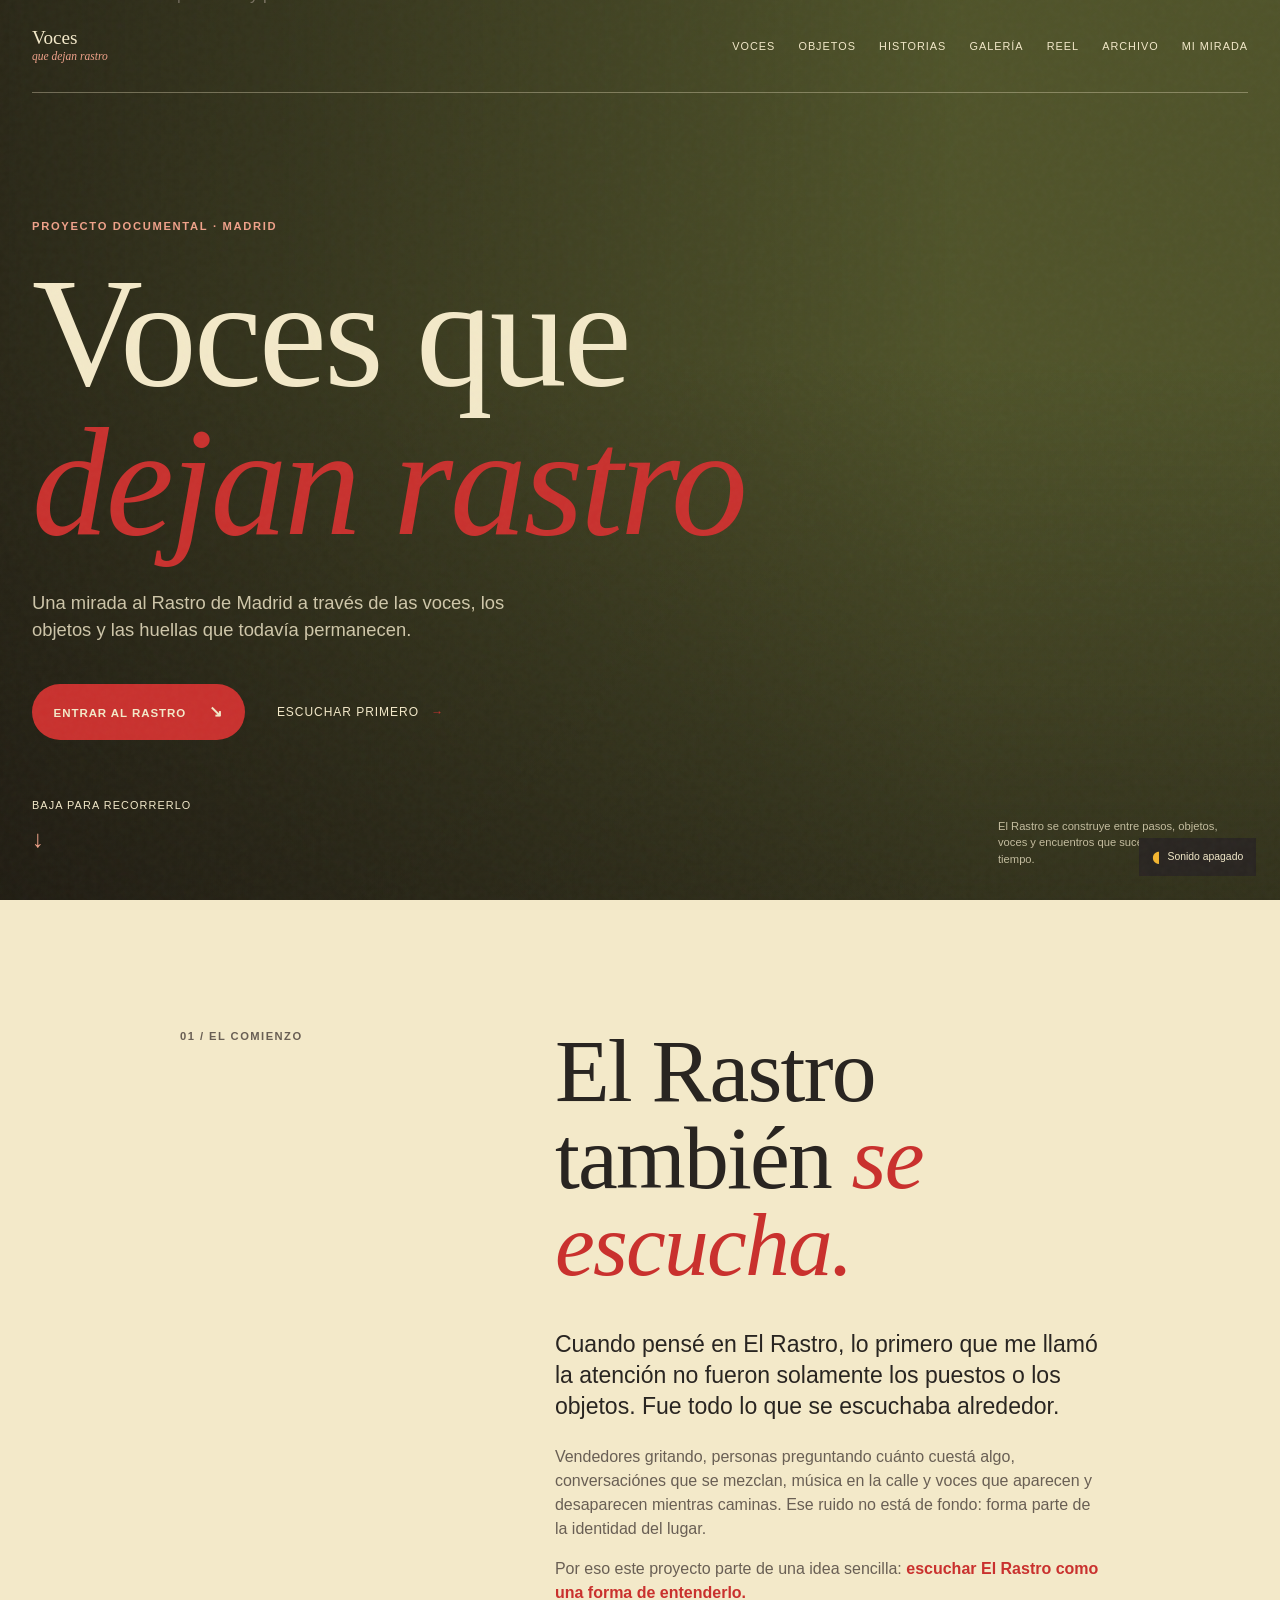
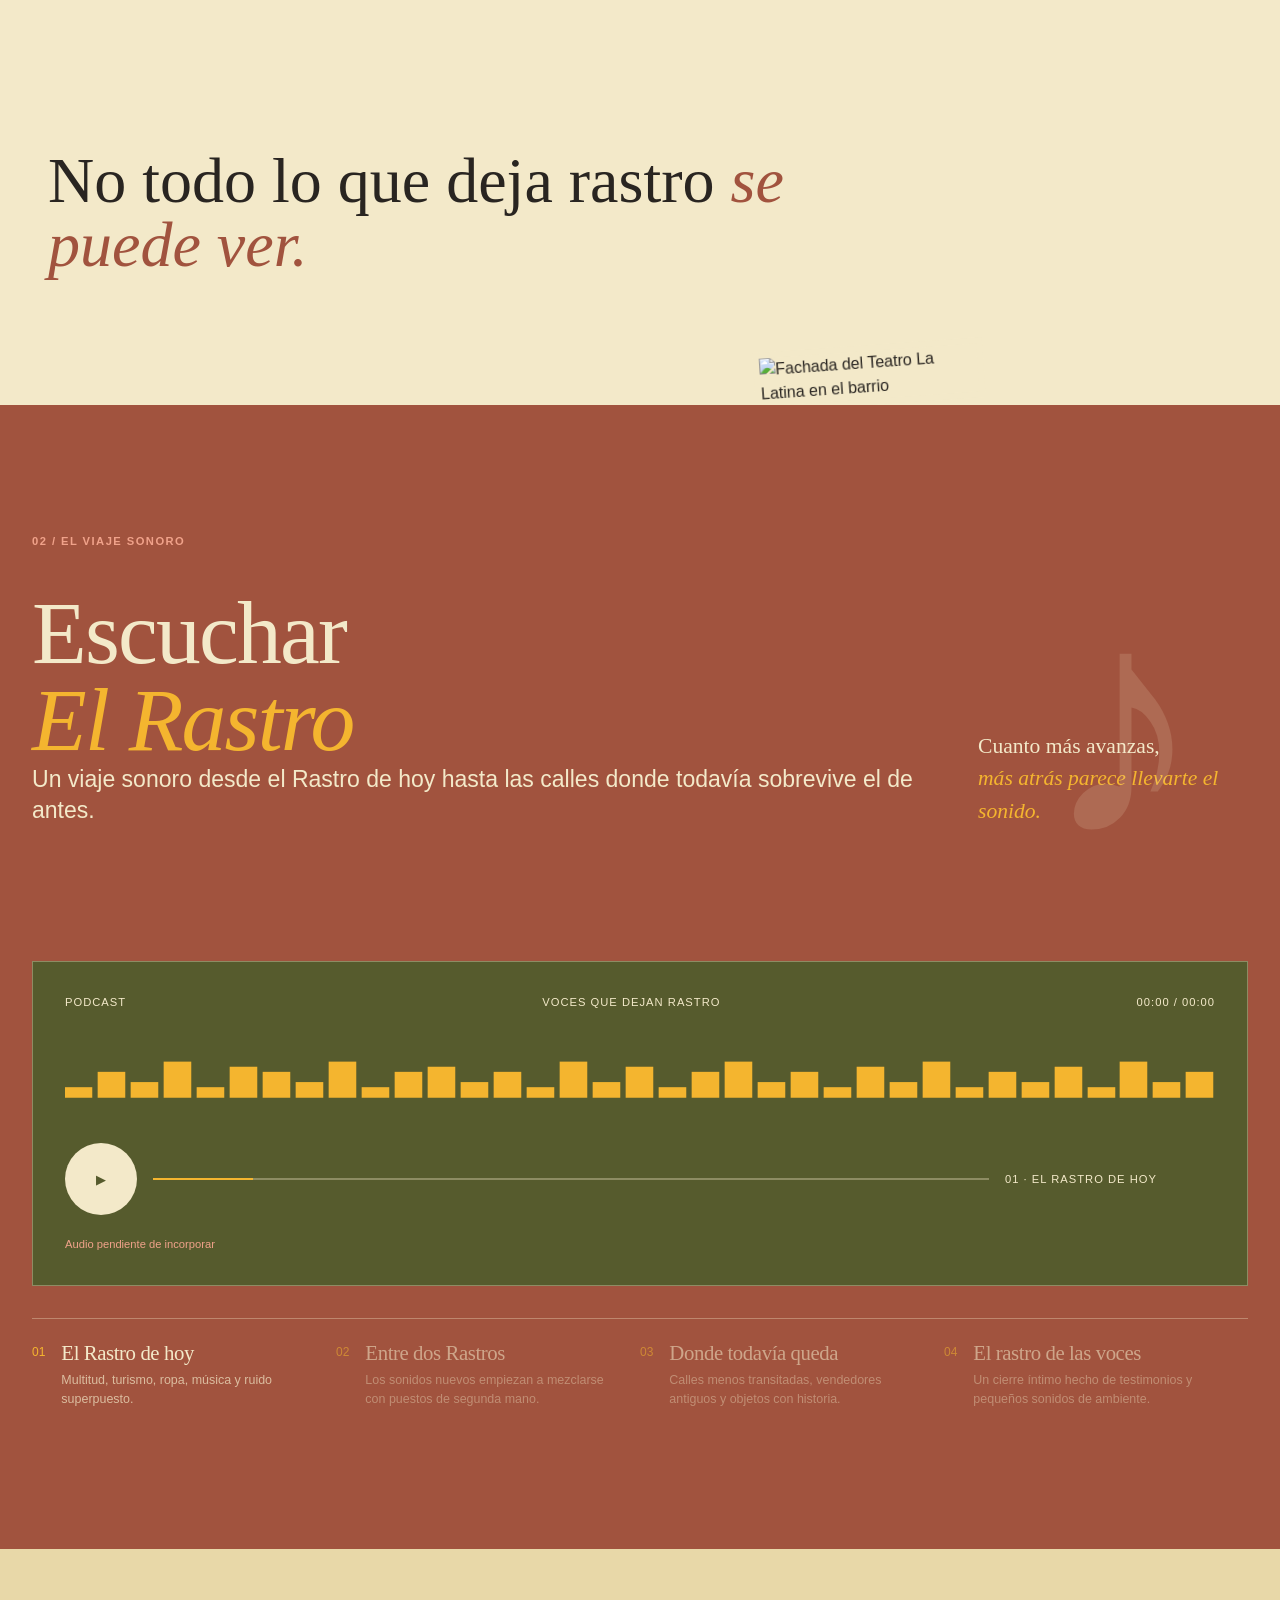
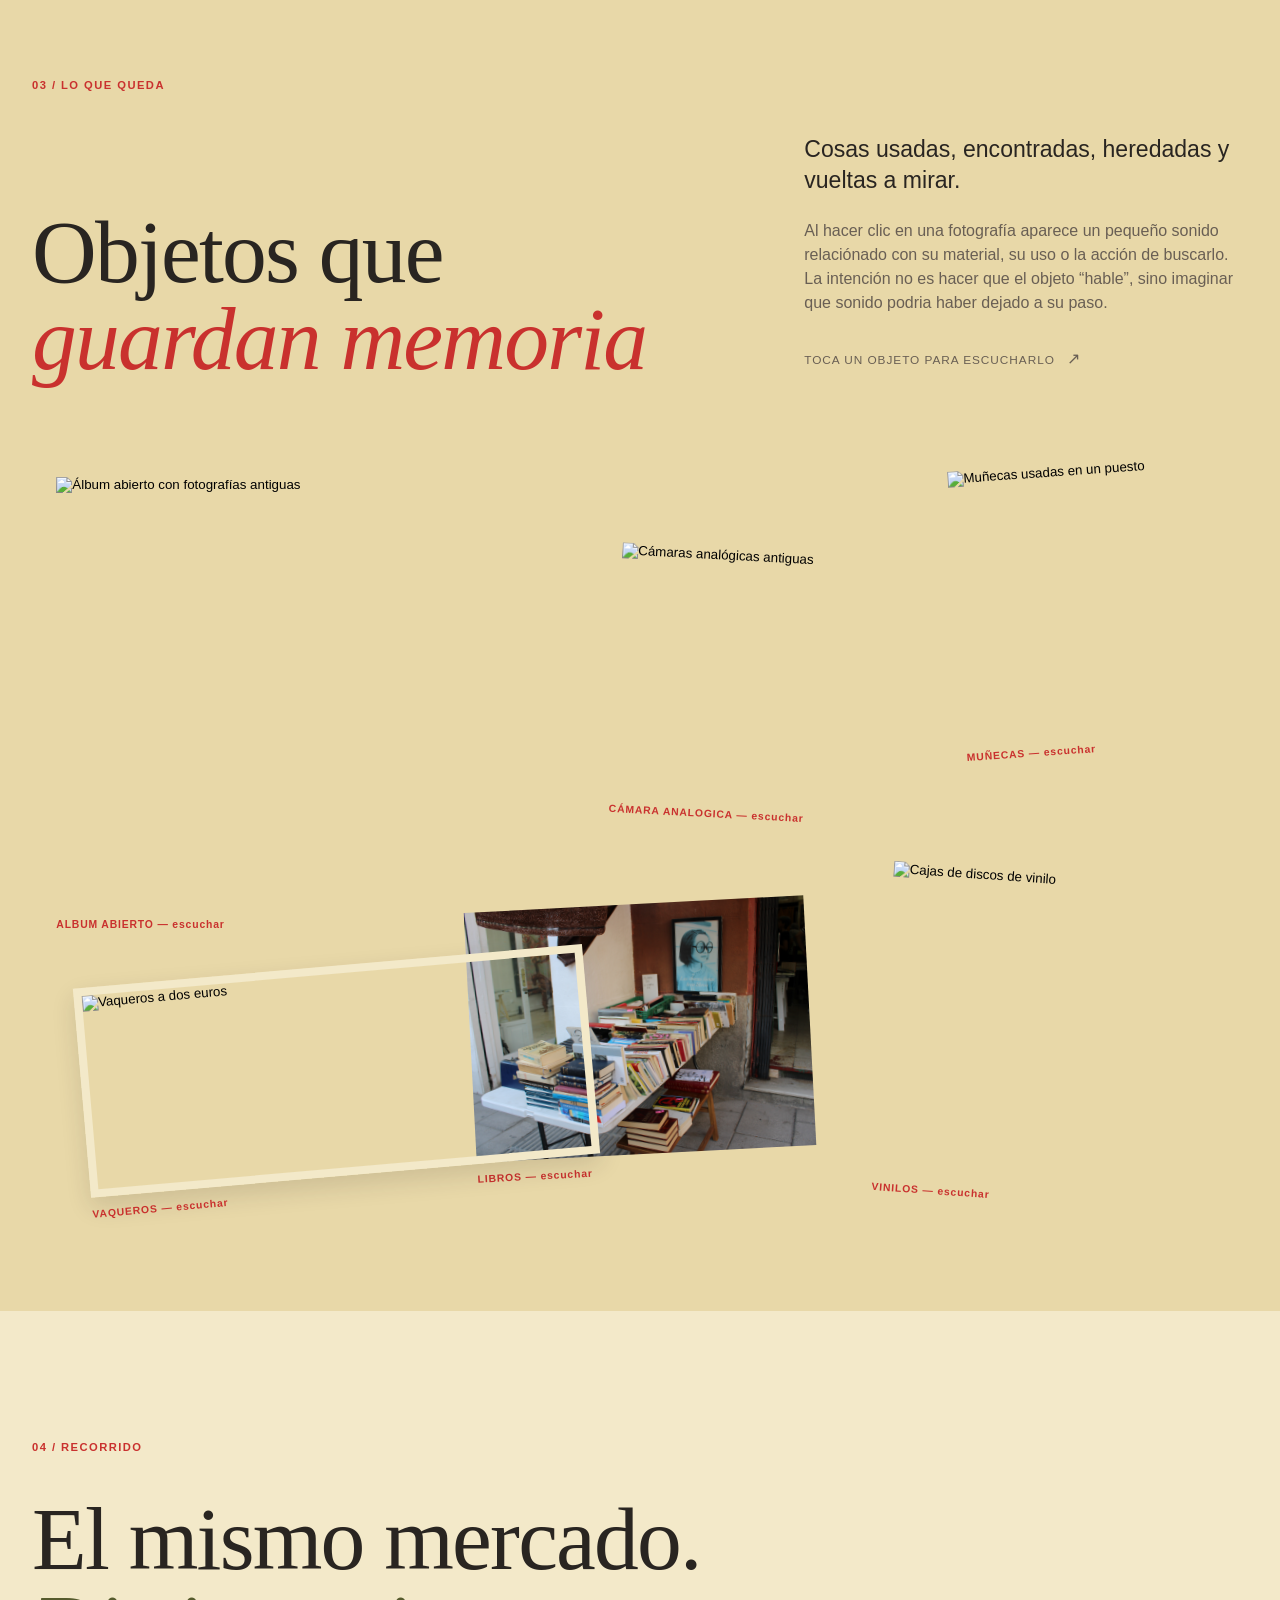
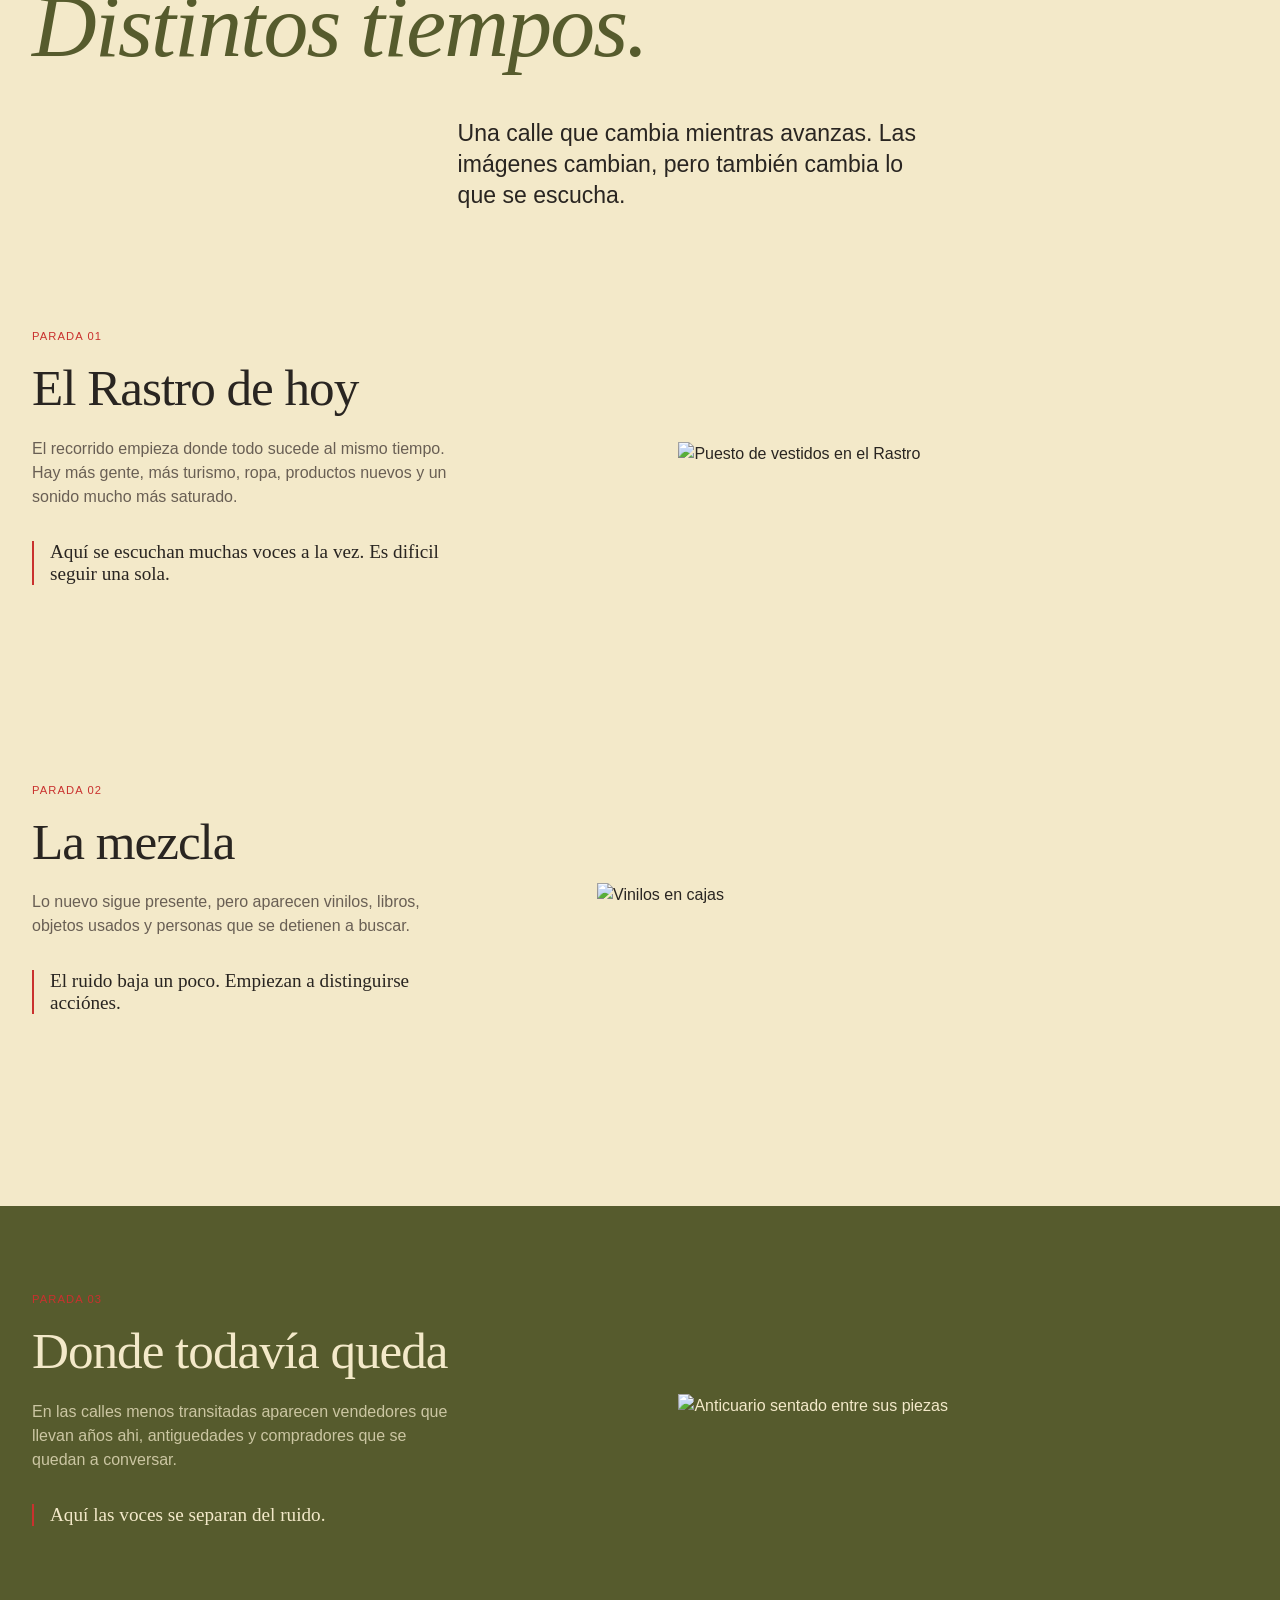
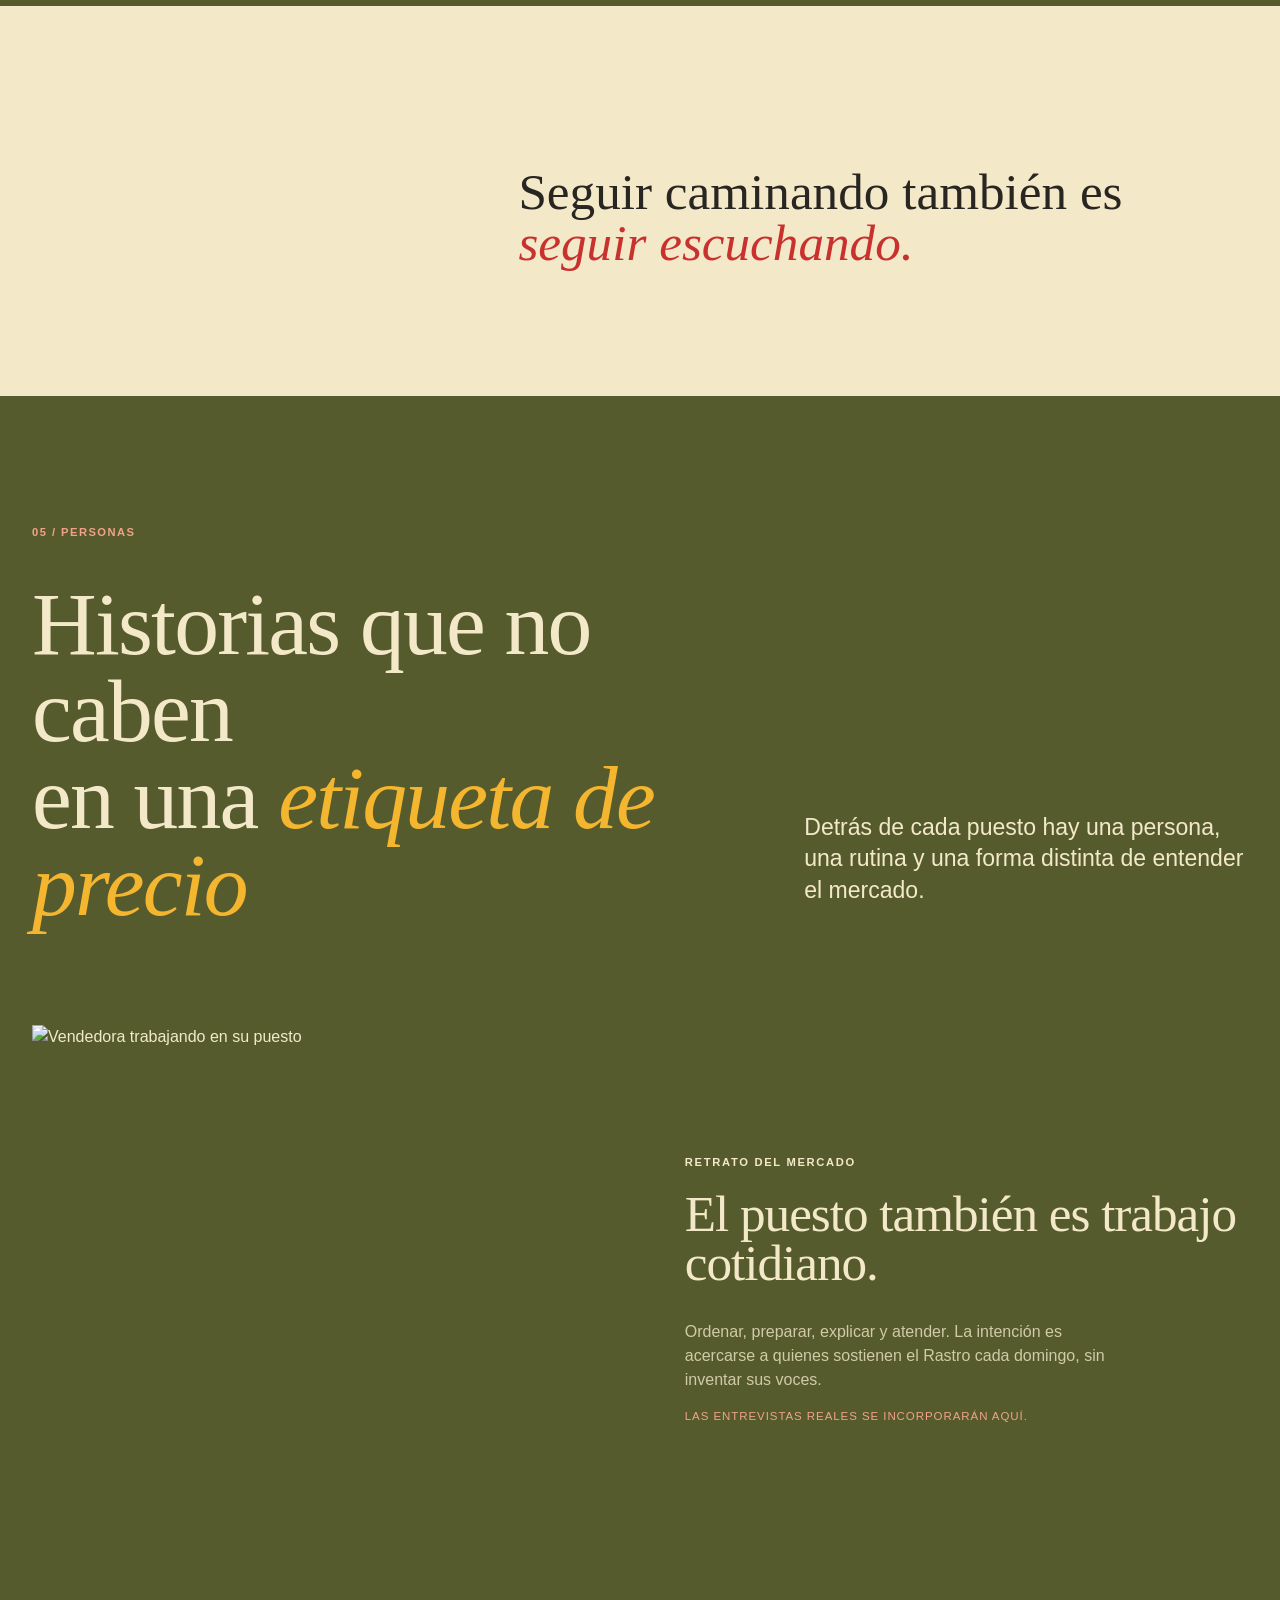
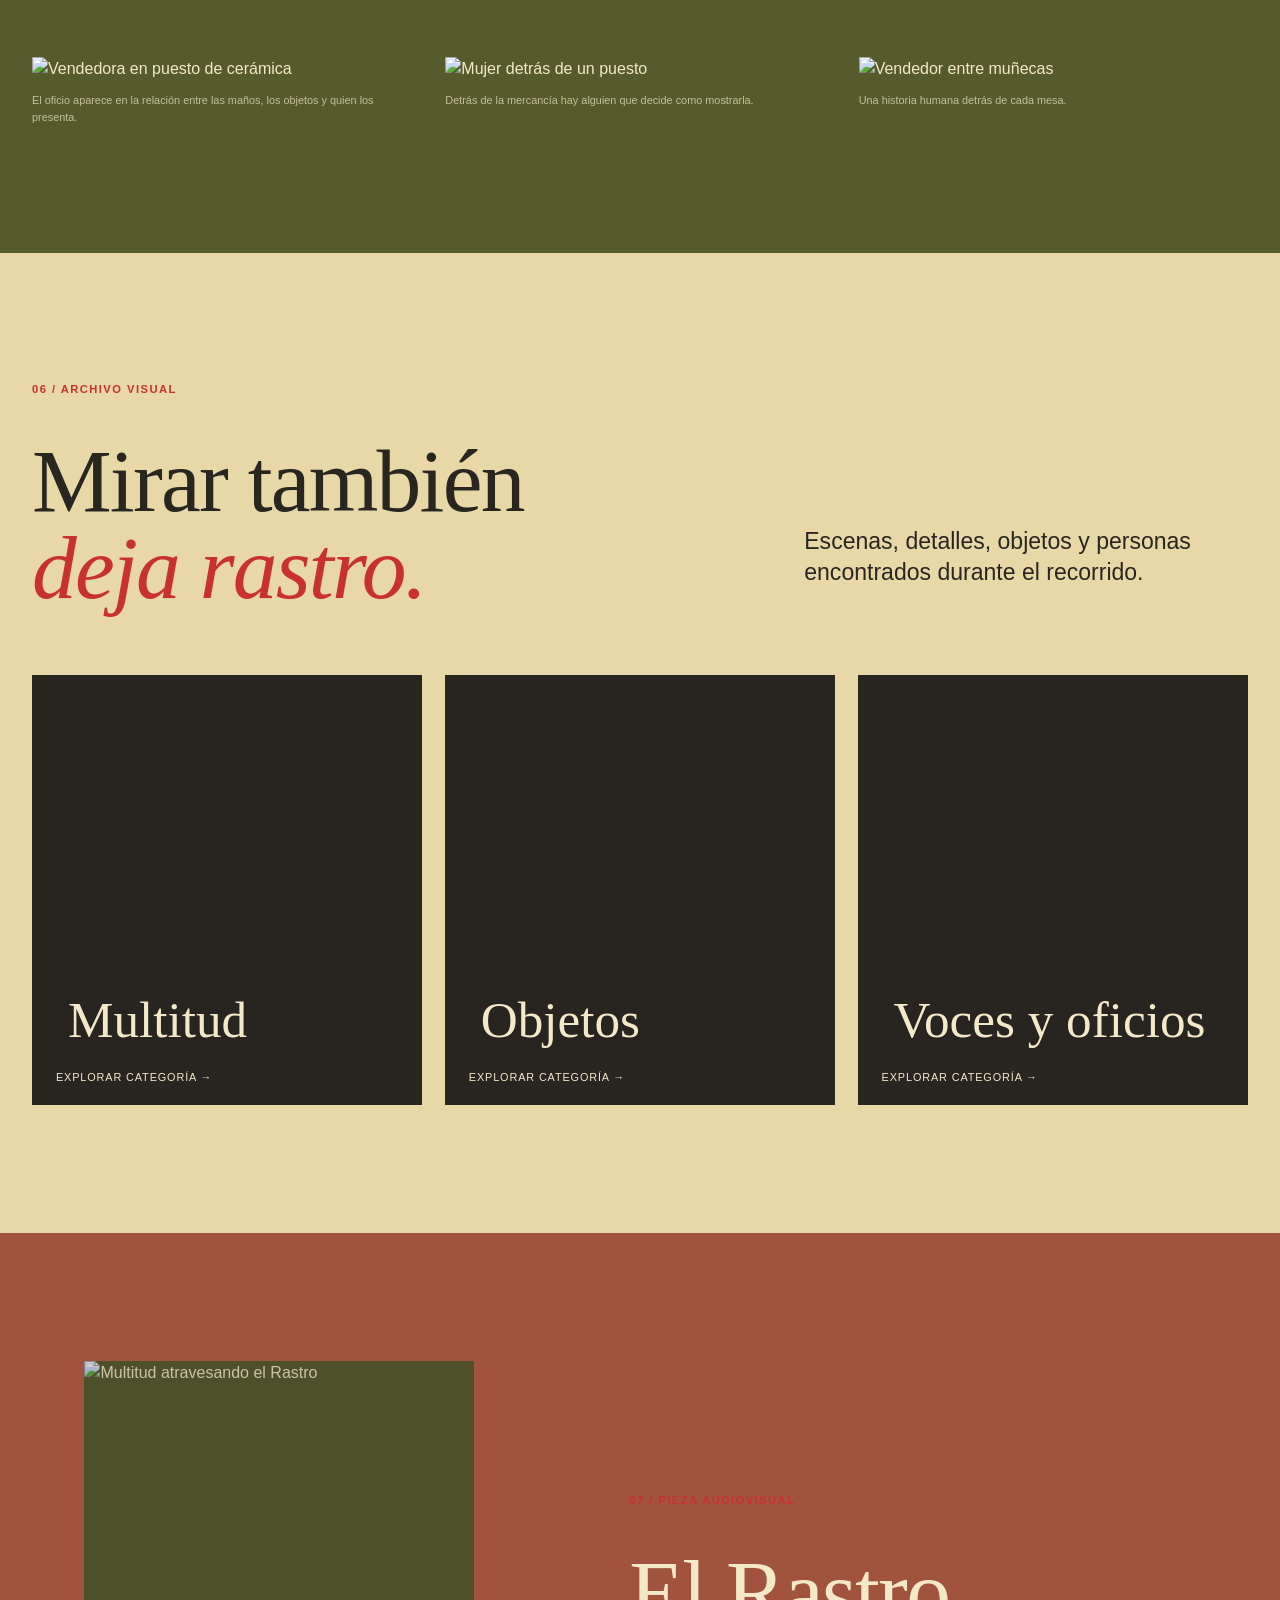
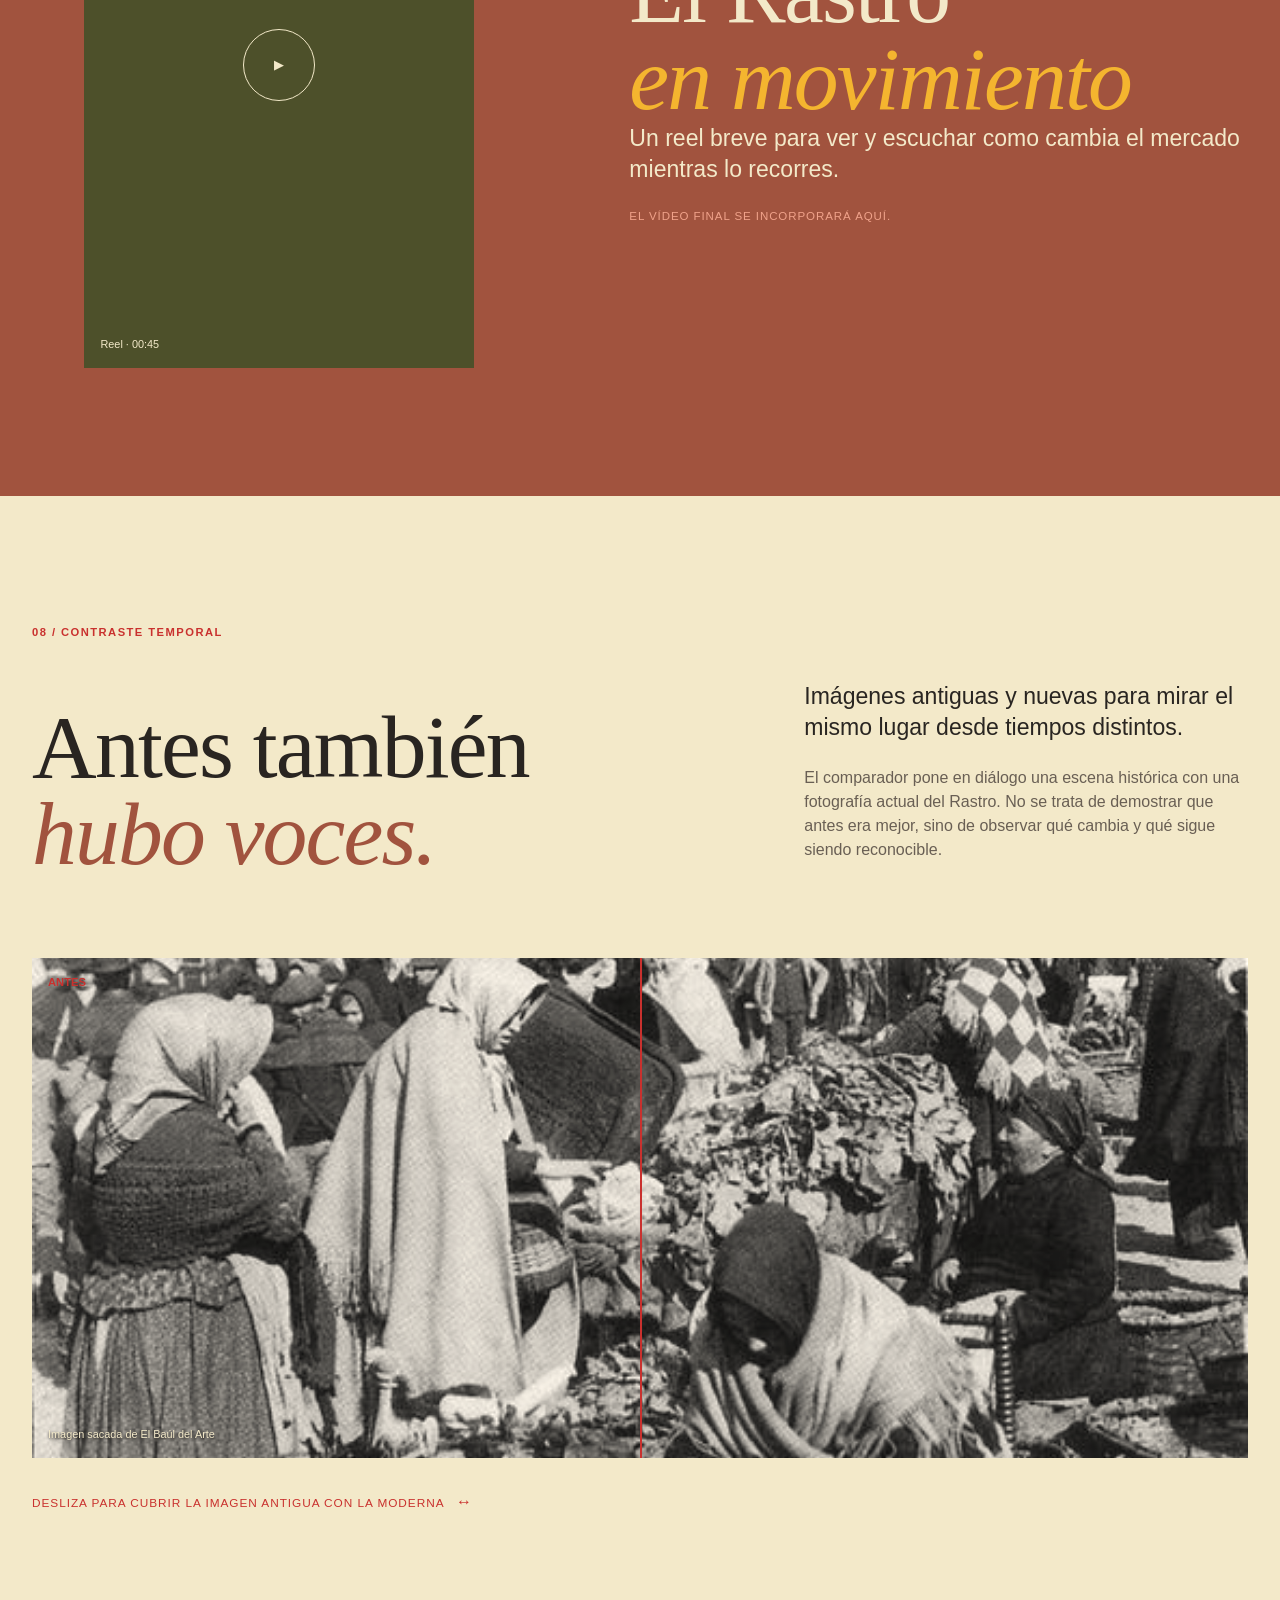
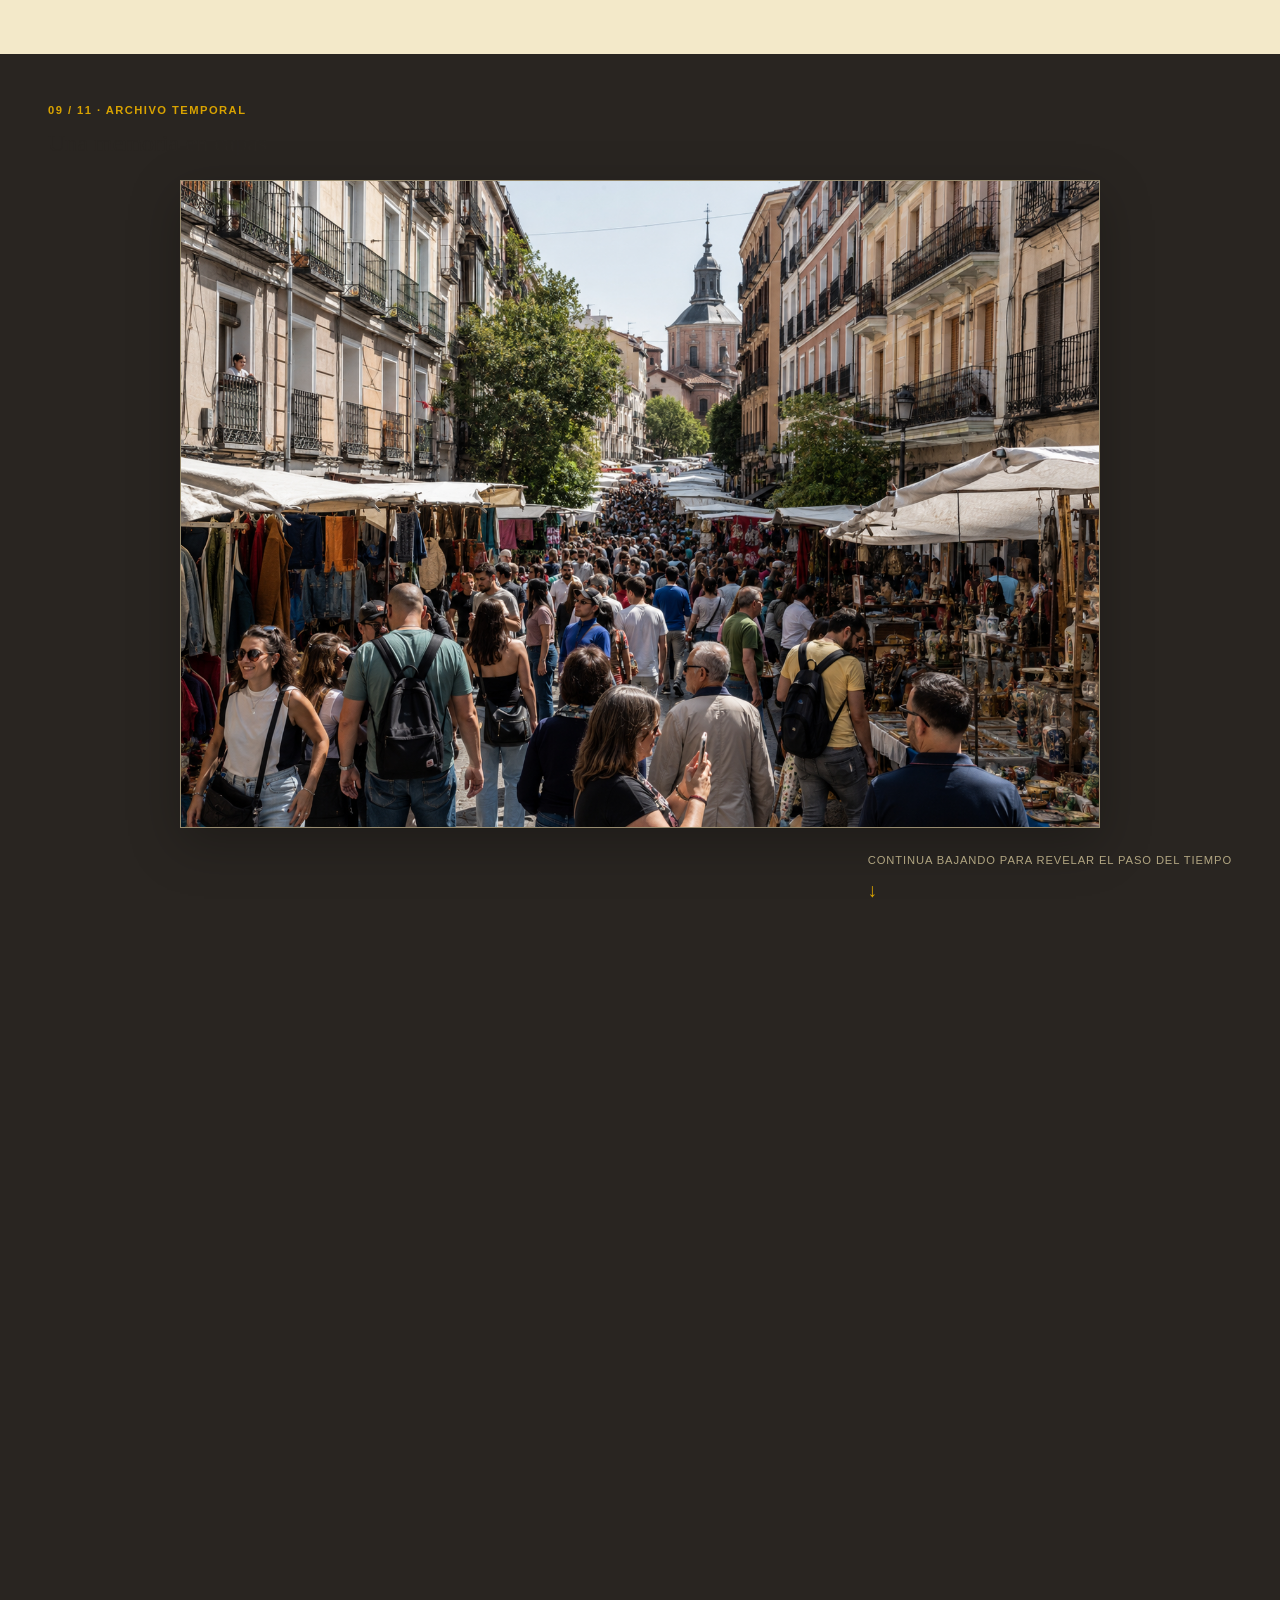
==== index.html @ 16157f44 "pagina web" ====
<!doctype html>
<html lang="es">
<head>
  <meta charset="UTF-8">
  <meta name="viewport" content="width=device-width, initial-scale=1.0">
  <meta name="description" content="Voces que dejan rastro: una mirada al Rastro de Madrid a traves de sus voces, objetos y huellas.">
  <title>Voces que dejan rastro</title>
  <link rel="stylesheet" href="css/styles.css">
  <script src="js/main.js" defer></script>
</head>
<body>
  <header class="site-header" data-header>
    <div class="container header-inner">
      <a class="brand" href="#inicio" aria-label="Voces que dejan rastro, inicio">Voces<br><i>que dejan rastro</i></a>
      <button class="menu-toggle" type="button" aria-expanded="false" aria-controls="site-navigation">Menú</button>
      <nav id="site-navigation" class="site-nav" aria-label="Navegacion principal">
        <a href="#voces">Voces</a><a href="#objetos">Objetos</a><a href="#historias">Historias</a><a href="#galeria">Galería</a><a href="#reel">Reel</a><a href="#archivo">Archivo</a><a href="#mirada">Mi mirada</a>
      </nav>
    </div>
  </header>

  <button class="sound-toggle" type="button" aria-pressed="false" title="Activar sonido"><span class="sound-icon">◖</span><span data-sound-label>Sonido apagado</span></button>

  <main>
    <section id="inicio" class="hero" data-reveal>
      <img class="hero-image" src="assets/fotos/foto_34.JPG" alt="Calle del Rastro llena de personas y puestos">
      <div class="hero-shade"></div>
      <div class="container hero-content">
        <p class="eyebrow">Proyecto documental · Madrid</p>
        <h1>Voces que<br><em>dejan rastro</em></h1>
        <p class="hero-text">Una mirada al Rastro de Madrid a través de las voces, los objetos y las huellas que todavía permanecen.</p>
        <div class="hero-actions"><a class="button" href="#voces">Entrar al Rastro <span>↘</span></a><a class="text-link" href="#voces">Escuchar primero <span>→</span></a></div>
      </div>
      <p class="scroll-note">Baja para recorrerlo <span>↓</span></p>
      <p class="hero-caption">El Rastro se construye entre pasos, objetos, voces y encuentros que suceden al mismo tiempo.</p>
    </section>

    <section class="intro section" data-reveal>
      <div class="container intro-grid"><p class="section-mark">01 / El comienzo</p><div><h2>El Rastro también <em>se escucha.</em></h2><p class="lead">Cuando pensé en El Rastro, lo primero que me llamó la atención no fueron solamente los puestos o los objetos. Fue todo lo que se escuchaba alrededor.</p><p>Vendedores gritando, personas preguntando cuánto cuesta algo, conversaciones que se mezclan, música en la calle y voces que aparecen y desaparecen mientras caminas. Ese ruido no está de fondo: forma parte de la identidad del lugar.</p><p>Por eso este proyecto parte de una idea sencilla: <strong>escuchar El Rastro como una forma de entenderlo.</strong></p></div></div>
      <div class="container quote">No todo lo que deja rastro <em>se puede ver.</em></div>
      <figure class="floating-photo photo-intro"><img src="assets/fotos/foto_35.JPG" alt="Personas avanzando entre puestos de ropa"><figcaption>La multitud convierte el mercado en un paisaje sonoro hecho de muchas voces a la vez.</figcaption></figure>
      <figure class="floating-photo photo-intro-secondary"><img src="assets/fotos/foto_28.JPG" alt="Fachada del Teatro La Latina en el barrio"></figure>
    </section>

    <section id="voces" class="sound-section section" data-reveal>
      <div class="container"><p class="section-mark light">02 / El viaje sonoro</p><div class="sound-heading"><div><h2>Escuchar<br><em>El Rastro</em></h2><p class="lead">Un viaje sonoro desde el Rastro de hoy hasta las calles donde todavía sobrevive el de antes.</p></div><p class="sound-aside">Cuanto más avanzas,<br><em>más atrás parece llevarte el sonido.</em></p></div>
        <div class="podcast-player" data-player><div class="player-top"><span>Podcast</span><span>Voces que dejan rastro</span><span data-time>00:00 / 00:00</span></div><div class="waveform" aria-hidden="true">▂▅▃▇▂▆▅▃▇▂▅▆▃▅▂▇▃▆▂▅▇▃▅▂▆▃▇▂▅▃▆▂▇▃▅▂</div><div class="player-controls"><button class="play-button" type="button" data-play aria-label="Reproducir podcast">▶</button><div class="progress-line"><span></span></div><span class="chapter-label" data-chapter>01 · El Rastro de hoy</span></div><p class="player-note" data-player-note>Audio pendiente de incorporar</p></div>
        <div class="chapters"><article class="chapter active"><span>01</span><div><h3>El Rastro de hoy</h3><p>Multitud, turismo, ropa, música y ruido superpuesto.</p></div></article><article class="chapter"><span>02</span><div><h3>Entre dos Rastros</h3><p>Los sonidos nuevos empiezan a mezclarse con puestos de segunda mano.</p></div></article><article class="chapter"><span>03</span><div><h3>Donde todavía queda</h3><p>Calles menos transitadas, vendedores antiguos y objetos con historia.</p></div></article><article class="chapter"><span>04</span><div><h3>El rastro de las voces</h3><p>Un cierre íntimo hecho de testimonios y pequeños sonidos de ambiente.</p></div></article></div>
      </div>
    </section>

    <section id="objetos" class="objects section" data-reveal><div class="container"><p class="section-mark">03 / Lo que queda</p><div class="section-intro"><h2>Objetos que<br><em>guardan memoria</em></h2><div><p class="lead">Cosas usadas, encontradas, heredadas y vueltas a mirar.</p><p>Al hacer clic en una fotografia aparece un pequeno sonido relacionado con su material, su uso o la accion de buscarlo. La intencion no es hacer que el objeto “hable”, sino imaginar que sonido podria haber dejado a su paso.</p><p class="interaction-note">Toca un objeto para escucharlo <span>↗</span></p></div></div><div class="object-collage"><button class="object-card object-large" data-object="Album abierto" data-caption="Un album abierto convierte el mercado en un encuentro accidental con recuerdos ajenos."><img src="assets/fotos/foto_12.JPG" alt="Album abierto con fotografias antiguas"><span>ALBUM ABIERTO — escuchar</span></button><button class="object-card object-camera" data-object="Camaras analogicas" data-caption="Camaras de otras decadas: objetos que tambien guardan formas antiguas de mirar."><img src="assets/fotos/foto_80.JPG" alt="Camaras analogicas antiguas"><span>CAMARA ANALOGICA — escuchar</span></button><button class="object-card object-dolls" data-object="Munecas en la calle" data-caption="Munecas usadas que sobreviven a su primera historia y entran en otra."><img src="assets/fotos/foto_108.JPG" alt="Munecas usadas en un puesto"><span>MUNECAS — escuchar</span></button><button class="object-card object-books" data-object="Libros usados" data-caption="Libros que salen a la acera y vuelven a circular entre nuevas manos."><img src="assets/fotos/foto_121.JPG" alt="Libros usados en la acera"><span>LIBROS — escuchar</span></button><button class="object-card object-vinyl" data-object="Vinilos" data-caption="Buscar disco por disco es tambien una forma de escuchar el pasado."><img src="assets/fotos/foto_16.JPG" alt="Cajas de discos de vinilo"><span>VINILOS — escuchar</span></button></div></div></section>

    <section class="journey section" data-reveal><div class="container"><p class="section-mark">04 / Recorrido</p><h2>El mismo mercado.<br><em>Distintos tiempos.</em></h2><p class="lead journey-lead">Una calle que cambia mientras avanzas. Las imagenes cambian, pero tambien cambia lo que se escucha.</p><div class="stops"><article class="stop stop-now"><div class="stop-copy"><span>Parada 01</span><h3>El Rastro de hoy</h3><p>El recorrido empieza donde todo sucede al mismo tiempo. Hay mas gente, mas turismo, ropa, productos nuevos y un sonido mucho mas saturado.</p><i>Aqui se escuchan muchas voces a la vez. Es dificil seguir una sola.</i></div><img src="assets/fotos/foto_57.JPG" alt="Puesto de vestidos en el Rastro"></article><article class="stop stop-mix"><img src="assets/fotos/foto_16.JPG" alt="Vinilos en cajas"><div class="stop-copy"><span>Parada 02</span><h3>La mezcla</h3><p>Lo nuevo sigue presente, pero aparecen vinilos, libros, objetos usados y personas que se detienen a buscar.</p><i>El ruido baja un poco. Empiezan a distinguirse acciones.</i></div></article><article class="stop stop-old"><div class="stop-copy"><span>Parada 03</span><h3>Donde todavia queda</h3><p>En las calles menos transitadas aparecen vendedores que llevan anos ahi, antiguedades y compradores que se quedan a conversar.</p><i>Aqui las voces se separan del ruido.</i></div><img src="assets/fotos/foto_72.JPG" alt="Anticuario sentado entre sus piezas"></article></div><p class="journey-close">Seguir caminando tambien es <em>seguir escuchando.</em></p></div></section>

    <section id="historias" class="stories section" data-reveal><div class="container"><p class="section-mark light">05 / Personas</p><div class="section-intro"><h2>Historias que no caben<br>en una <em>etiqueta de precio</em></h2><p class="lead">Detras de cada puesto hay una persona, una rutina y una forma distinta de entender el mercado.</p></div><div class="story-feature"><img src="assets/fotos/foto_44.JPG" alt="Vendedora trabajando en su puesto"><div><span class="story-label">Retrato del mercado</span><h3>El puesto tambien es trabajo cotidiano.</h3><p>Ordenar, preparar, explicar y atender. La intencion es acercarse a quienes sostienen el Rastro cada domingo, sin inventar sus voces.</p><p class="pending">Las entrevistas reales se incorporaran aqui.</p></div></div><div class="story-strip"><figure><img src="assets/fotos/foto_50.JPG" alt="Vendedora en puesto de ceramica"><figcaption>El oficio aparece en la relacion entre las manos, los objetos y quien los presenta.</figcaption></figure><figure><img src="assets/fotos/foto_78.JPG" alt="Mujer detras de un puesto"><figcaption>Detras de la mercancia hay alguien que decide como mostrarla.</figcaption></figure><figure><img src="assets/fotos/foto_110.JPG" alt="Vendedor entre munecas"><figcaption>Una historia humana detras de cada mesa.</figcaption></figure></div></div></section>

    <section id="galeria" class="gallery section" data-reveal><div class="container"><p class="section-mark">06 / Archivo visual</p><div class="section-intro"><h2>Mirar tambien<br><em>deja rastro.</em></h2><p class="lead">Escenas, detalles, objetos y personas encontrados durante el recorrido.</p></div><div class="filter-list" role="group" aria-label="Filtrar galeria"><button class="filter active" data-filter="all">Todo</button><button class="filter" data-filter="multitud">Multitud</button><button class="filter" data-filter="objetos">Objetos</button><button class="filter" data-filter="voces">Voces</button><button class="filter" data-filter="antiguedades">Antiguedades</button><button class="filter" data-filter="oficios">Oficios</button><button class="filter" data-filter="ropa">Ropa</button><button class="filter" data-filter="barrio">Barrio</button></div><div class="gallery-grid"><button class="gallery-item gallery-wide" data-category="multitud" data-title="Una plaza convertida en mercado" data-caption="El mercado transforma temporalmente calles y plazas enteras."><img src="assets/fotos/foto_36.JPG" alt="Plaza llena de puestos y personas"></button><button class="gallery-item gallery-tall" data-category="ropa" data-title="Una pared de vestidos" data-caption="Las prendas forman paredes temporales dentro de la calle."><img src="assets/fotos/foto_57.JPG" alt="Puesto lleno de vestidos"></button><button class="gallery-item" data-category="objetos antiguedades" data-title="Mesa de hallazgos pequenos" data-caption="Cada objeto conserva una presencia propia."><img src="assets/fotos/foto_24.JPG" alt="Mesa repleta de objetos antiguos"></button><button class="gallery-item" data-category="barrio" data-title="Teatro La Latina como marco urbano" data-caption="El mercado pertenece a calles concretas y a un tejido urbano con memoria."><img src="assets/fotos/foto_28.JPG" alt="Fachada del Teatro La Latina"></button><button class="gallery-item gallery-wide" data-category="voces multitud" data-title="El flujo del Rastro" data-caption="Muchas voces coexistiendo al mismo tiempo hasta convertirse en una identidad compartida."><img src="assets/fotos/foto_22.JPG" alt="Multitud bajo sombrillas"></button><button class="gallery-item" data-category="oficios voces" data-title="La vendedora trabajando" data-caption="Cada puesto tiene una manera propia de mostrar y dar valor."><img src="assets/fotos/foto_44.JPG" alt="Vendedora trabajando"></button><button class="gallery-item" data-category="antiguedades" data-title="Antiguedades a ras de calle" data-caption="Objetos viejos y colecciones sostienen una memoria fisica del mercado."><img src="assets/fotos/foto_20.JPG" alt="Puesto de antiguedades"></button><button class="gallery-item gallery-tall" data-category="objetos" data-title="Libros usados" data-caption="Libros que vuelven a circular entre nuevas manos."><img src="assets/fotos/foto_121.JPG" alt="Libros usados en la acera"></button></div></div></section>

    <section id="reel" class="reel section" data-reveal><div class="container reel-inner"><div class="reel-frame"><img src="assets/fotos/foto_125.JPG" alt="Multitud atravesando el Rastro"><button type="button" class="reel-play" aria-label="Reproducir reel">▶</button><span>Reel · 00:45</span></div><div class="reel-copy"><p class="section-mark">07 / Pieza audiovisual</p><h2>El Rastro<br><em>en movimiento</em></h2><p class="lead">Un reel breve para ver y escuchar como cambia el mercado mientras lo recorres.</p><p class="pending">El video final se incorporara aqui.</p></div></div></section>

    <section id="archivo" class="archive section" data-reveal><div class="container"><p class="section-mark">08 / Contraste temporal</p><div class="section-intro"><h2>Antes también<br><em>hubo voces.</em></h2><div><p class="lead">Imágenes antiguas y nuevas para mirar el mismo lugar desde tiempos distintos.</p><p>El comparador pone en diálogo una escena histórica con una fotografía actual del Rastro. No se trata de demostrar que antes era mejor, sino de observar qué cambia y qué sigue siendo reconocible.</p></div></div><div class="archive-placeholder"><div class="archive-before"><span>Antes</span><img src="assets/fotos/fotoantigua1.jpg" alt="Mercado antiguo con varios puestos y personas comprando"><small>Imagen sacada de El Baúl del Arte</small></div><div class="archive-after"><span>Ahora</span><img src="assets/fotos/foto_127.JPG" alt="Puestos del Rastro y personas recorriendo el mercado"></div><input type="range" min="0" max="100" value="50" aria-label="Desliza para cubrir la foto antigua con la foto moderna"></div><p class="interaction-note">Desliza para cubrir la imagen antigua con la moderna <span>↔</span></p></div></section>

    <section id="mirada" class="look section" data-reveal><div class="container look-inner"><img src="assets/fotos/foto_80.JPG" alt="Camara analogica del recorrido"><div><p class="section-mark">09 / Mi mirada</p><h2>Por que decidi<br><em>escuchar El Rastro</em></h2><p class="lead">Llegue al Rastro pensando en un mercado y termine interesandome mas por todo lo que pasaba alrededor de los objetos.</p><p>Mientras caminaba, empece a fijarme en las voces: como se anuncia algo, como se pregunta un precio o como una conversacion puede hacer que te detengas aunque no estuvieras buscando nada.</p><p>Quise mirar menos al mercado como postal y mas como un lugar vivo.</p><p class="signature">Proyecto y recorrido visual por<br><strong>Mariana Balado Fernandez</strong></p></div></div></section>

    <section class="closing section" data-reveal><div class="container closing-inner"><p class="section-mark light">10 / Cierre</p><h2>Que queda<br>despues de pasar?</h2><p class="lead">El Rastro cambia cada domingo y, al mismo tiempo, nunca empieza de cero. Quedan objetos, historias, sonidos, costumbres y personas.</p><div class="closing-phrase">Las voces pasan.<br><em>El rastro queda.</em></div><div class="closing-actions"><a class="button" href="#inicio">Volver al inicio ↑</a><a class="text-link" href="#galeria">Ver galeria →</a></div></div></section>
  </main>

  <div class="modal" role="dialog" aria-modal="true" aria-label="Fotografia ampliada"><button class="modal-close" type="button" aria-label="Cerrar">×</button><img src="" alt=""><div class="modal-copy"><span data-modal-category></span><h2 data-modal-title></h2><p data-modal-caption></p></div></div>
  <footer class="site-footer"><div class="container"><span>Voces que dejan rastro</span><span>Madrid · 2026</span></div></footer>
</body>
</html>
---- css/styles.css ----
.time-section { position:relative; height:700vh; color:var(--cream); background:var(--ink); }.time-stage { position:sticky; top:0; display:flex; height:100vh; min-height:620px; align-items:center; justify-content:center; overflow:hidden; }.time-heading { position:absolute; z-index:3; top:3rem; left:3rem; display:flex; flex-direction:column; gap:.7rem; }.time-heading span { color:var(--yellow); font-size:.7rem; font-weight:700; letter-spacing:.13em; text-transform:uppercase; }.time-heading strong { font:1.5rem Fraunces,Georgia,serif; font-weight:400; }.time-frame { position:relative; width:min(72vw,920px); height:min(72vh,650px); overflow:hidden; border:1px solid rgba(232,216,168,.45); background:#514a3d; box-shadow:0 1rem 3rem rgba(0,0,0,.25); }.time-photo { position:absolute; inset:0; width:100%; height:100%; object-fit:cover; opacity:0; transition:opacity .08s linear; }.time-photo.is-visible { opacity:1; }.time-counter { position:absolute; z-index:4; right:1.2rem; bottom:1rem; padding:.35rem .55rem; color:var(--ink); background:var(--cream); font-size:.7rem; font-weight:700; letter-spacing:.08em; }.time-instruction { position:absolute; right:3rem; bottom:3rem; margin:0; color:rgba(232,216,168,.72); font-size:.7rem; letter-spacing:.08em; text-transform:uppercase; }.time-instruction span { display:block; margin-top:.5rem; color:var(--yellow); font-size:1.2rem; }
:root { --ink:#292521; --muted:#695f54; --paper:#e8d8a8; --paper-light:#f3e9c9; --red:#c9312e; --terracotta:#a1533e; --green:#565b2d; --yellow:#d9a300; --orange:#f05a24; --line:rgba(41,37,33,.2); --max-width:1240px; }

* {
  box-sizing: border-box;
}

html {
  scroll-behavior: smooth;
}

body { margin:0; color:var(--ink); background:var(--paper); font-family:'DM Sans',Arial,sans-serif; line-height:1.5; overflow-x:hidden; }
body:before { content:''; position:fixed; inset:0; pointer-events:none; opacity:.16; z-index:20; background-image:url("data:image/svg+xml,%3Csvg viewBox='0 0 180 180' xmlns='http://www.w3.org/2000/svg'%3E%3Cfilter id='n'%3E%3CfeTurbulence type='fractalNoise' baseFrequency='.8' numOctaves='4' stitchTiles='stitch'/%3E%3C/filter%3E%3Crect width='100%25' height='100%25' filter='url(%23n)' opacity='.2'/%3E%3C/svg%3E"); }

a {
  color: inherit;
}

.container { width:min(calc(100% - 4rem),var(--max-width)); margin:0 auto; position:relative; }
.section { padding:clamp(5rem,10vw,10rem) 0; position:relative; }
h1,h2,h3 { font-family:Georgia,'Times New Roman',serif; font-weight:400; line-height:.97; letter-spacing:-.02em; }
h1 em,h2 em,.closing-phrase em { color:var(--red); font-style:italic; }
h2 { font-size:clamp(3.2rem,7vw,7.3rem); margin:0; }
p { margin-top:0; }
.lead { font-size:clamp(1.1rem,1.8vw,1.45rem); line-height:1.35; }
.section-mark { color:var(--red); font-size:.7rem; letter-spacing:.13em; text-transform:uppercase; font-weight:700; margin-bottom:2.5rem; }
.section-mark.light { color:#f0a28a; }
.eyebrow,.story-label { font-size:.7rem; letter-spacing:.15em; text-transform:uppercase; font-weight:700; }

.site-header { position:fixed; z-index:10; top:0; width:100%; color:var(--paper-light); transition:background .3s,color .3s; }
.site-header.scrolled { color:var(--ink); background:rgba(232,216,168,.92); backdrop-filter:blur(8px); }

.header-inner { display:flex; align-items:center; justify-content:space-between; min-height:5.8rem; border-bottom:1px solid rgba(243,233,201,.35); }
.scrolled .header-inner { border-color:var(--line); }

.brand { font-family:Georgia,serif; font-size:1.2rem; line-height:.83; text-decoration:none; }
.brand i { font-size:.72rem; color:#f0a28a; }

.site-nav { display:flex; gap:1.45rem; font-size:.68rem; letter-spacing:.09em; text-transform:uppercase; }

.site-nav a {
  text-decoration: none;
}

.site-nav a { text-decoration:none; } .site-nav a:hover,.site-nav a:focus-visible { color:var(--red); }

.menu-toggle { display:none; color:inherit; background:none; border:1px solid currentColor; padding:.55rem .8rem; font:inherit; font-size:.7rem; text-transform:uppercase; }

.hero { min-height:max(760px,100vh); display:grid; align-items:end; position:relative; color:var(--paper-light); overflow:hidden; background:var(--green); }
.hero-image { position:absolute; inset:0; width:100%; height:100%; object-fit:cover; object-position:center; transform:scale(1.04); animation:hero-in 1.4s ease both; }
.hero-shade { position:absolute; inset:0; background:linear-gradient(90deg,rgba(25,20,16,.72),rgba(25,20,16,.1) 75%),linear-gradient(0deg,rgba(25,20,16,.55),transparent 60%); }

.hero-content { z-index:1; padding-bottom:clamp(6rem,13vw,10rem); animation:rise .9s .2s ease both; }

.hero .eyebrow { color:#f0a28a; margin-bottom:1.5rem; }

.hero h1 { font-size:clamp(5rem,12vw,12rem); max-width:1000px; margin:0 0 2rem; }

.hero-text { max-width:480px; margin-bottom:2.5rem; color:rgba(243,233,201,.82); font-size:1.15rem; }
.hero-actions { display:flex; align-items:center; gap:2rem; }

.button { display:inline-block; padding:1rem 1.35rem; color:var(--paper-light); background:var(--red); font-size:.72rem; font-weight:700; letter-spacing:.08em; text-decoration:none; text-transform:uppercase; border-radius:999px; transition:.25s; }
.button span { margin-left:1.2rem; font-size:1rem; }
.button:hover,.button:focus-visible { background:var(--orange); transform:translateY(-3px); }
.text-link { color:inherit; text-decoration:none; font-size:.75rem; letter-spacing:.08em; text-transform:uppercase; } .text-link span { color:var(--red); margin-left:.5rem; }

.scroll-note { position:absolute; bottom:2rem; left:2rem; z-index:1; font-size:.68rem; text-transform:uppercase; letter-spacing:.1em; }.scroll-note span { display:block; color:#f0a28a; font-size:1.5rem; margin-top:.5rem; }.hero-caption { position:absolute; z-index:1; right:2rem; bottom:2rem; max-width:250px; margin:0; font-size:.7rem; color:rgba(243,233,201,.75); }

.intro { background:var(--paper-light); min-height:800px; }
.intro-grid { display:grid; grid-template-columns:.5fr 1fr; gap:8vw; max-width:920px; }.intro-grid > div { max-width:720px; }.intro-grid h2 { margin-bottom:2.5rem; }.intro-grid p:not(.lead) { color:var(--muted); max-width:590px; }.intro-grid strong { color:var(--red); }
.quote { position:relative; z-index:1; width:min(calc(100% - 4rem),820px); margin:8rem auto 0 3rem; font-family:Georgia,serif; font-size:clamp(2.4rem,5vw,5rem); line-height:1; overflow-wrap:break-word; }.quote em { color:var(--terracotta); }
.floating-photo { position:absolute; z-index:0; right:5vw; bottom:-8rem; width:min(24vw,300px); transform:rotate(4deg); }.floating-photo img { width:100%; aspect-ratio:.78; object-fit:cover; }.floating-photo figcaption { font-size:.66rem; color:var(--muted); margin-top:.6rem; }
.photo-intro-secondary { right:20%; bottom:-1rem; width:min(18vw,230px); transform:rotate(-4deg); }.photo-intro-secondary img { border:6px solid var(--paper-light); }

.sound-section { color:var(--paper-light); background:var(--terracotta); overflow:hidden; }.sound-section:after { content:'♪'; position:absolute; right:6%; top:12%; color:rgba(243,233,201,.15); font:20rem Georgia; }.sound-heading { display:flex; justify-content:space-between; align-items:end; gap:3rem; }.sound-heading h2 em { color:#f4b52f; }.sound-aside { font-family:Georgia,serif; font-size:1.35rem; max-width:270px; }.sound-aside em { color:#f4b52f; }.podcast-player { margin:7rem 0 2rem; padding:2rem; background:var(--green); border:1px solid rgba(243,233,201,.35); position:relative; z-index:1; }.player-top,.player-controls { display:flex; align-items:center; justify-content:space-between; gap:1rem; font-size:.7rem; text-transform:uppercase; letter-spacing:.09em; }.waveform { color:#f4b52f; font-size:2.2rem; letter-spacing:.17em; overflow:hidden; margin:2.5rem 0; white-space:nowrap; }.play-button { width:4.5rem; height:4.5rem; border:0; border-radius:50%; color:var(--green); background:var(--paper-light); cursor:pointer; }.progress-line { height:2px; background:rgba(243,233,201,.35); flex:1; }.progress-line span { display:block; width:12%; height:100%; background:#f4b52f; }.chapter-label { min-width:210px; }.player-note { margin:1.3rem 0 0; color:#f0a28a; font-size:.7rem; }.chapters { display:grid; grid-template-columns:repeat(4,1fr); border-top:1px solid rgba(243,233,201,.35); }.chapter { display:flex; gap:1rem; padding:1.5rem 1rem 0 0; opacity:.55; }.chapter.active { opacity:1; }.chapter span { color:#f4b52f; font-size:.75rem; }.chapter h3 { font-size:1.3rem; margin:0 0 .5rem; }.chapter p { color:rgba(243,233,201,.7); font-size:.78rem; }

.objects { background:var(--paper); }.section-intro { display:grid; grid-template-columns:1fr .65fr; gap:7vw; align-items:end; }.section-intro > div > p:not(.lead) { color:var(--muted); }.interaction-note { color:var(--red); font-size:.74rem; text-transform:uppercase; letter-spacing:.08em; margin-top:2rem; }.interaction-note span { font-size:1rem; margin-left:.5rem; }.object-collage { min-height:720px; position:relative; margin-top:5rem; }.object-card,.gallery-item { border:0; padding:0; background:none; cursor:pointer; text-align:left; }.object-card { position:absolute; transition:transform .35s; }.object-card:hover { transform:rotate(-2deg) scale(1.04); z-index:2; }.object-card img { display:block; width:100%; height:100%; object-fit:cover; }.object-card span { display:block; color:var(--red); font-size:.65rem; font-weight:700; letter-spacing:.08em; margin-top:.7rem; }.object-large { left:2%; top:2%; width:37%; height:430px; }.object-camera { left:48%; top:12%; width:22%; height:250px; transform:rotate(3deg); }.object-dolls { right:4%; top:0; width:20%; height:270px; transform:rotate(-4deg); }.object-books { left:36%; bottom:4%; width:28%; height:250px; transform:rotate(-3deg); }.object-vinyl { right:0; bottom:0; width:30%; height:310px; transform:rotate(4deg); }

.journey { background:var(--paper-light); }.journey h2 em { color:var(--green); }.journey-lead { max-width:480px; margin:3rem 0 7rem 35%; }.stops { display:grid; gap:12rem; }.stop { display:grid; grid-template-columns:1fr 1fr; gap:6vw; align-items:center; }.stop img { width:100%; max-height:560px; object-fit:cover; }.stop-copy { max-width:420px; }.stop-copy span { color:var(--red); font-size:.7rem; letter-spacing:.1em; text-transform:uppercase; }.stop-copy h3 { font-size:clamp(2.6rem,4vw,5rem); margin:1rem 0 1.5rem; }.stop-copy p { color:var(--muted); }.stop-copy i { display:block; border-left:2px solid var(--red); padding-left:1rem; margin-top:2rem; font:1.2rem Georgia,serif; }.stop-mix { grid-template-columns:.75fr 1fr; }.stop-mix img { order:2; max-height:390px; }.stop-old { background:var(--green); color:var(--paper-light); padding:5rem; margin:0 -5rem; }.stop-old .stop-copy p { color:rgba(243,233,201,.75); }.journey-close { margin:10rem 0 0 40%; font:clamp(2rem,4vw,4rem) Georgia,serif; line-height:1; }.journey-close em { color:var(--red); }

.stories { color:var(--paper-light); background:var(--green); }.stories h2 em { color:#f4b52f; }.story-feature { display:grid; grid-template-columns:1fr 1fr; gap:7vw; align-items:center; margin-top:6rem; }.story-feature img { width:100%; aspect-ratio:1.05; object-fit:cover; }.story-feature h3 { font-size:clamp(2rem,4vw,4.3rem); margin:1rem 0 2rem; }.story-feature p { max-width:430px; color:rgba(243,233,201,.78); }.story-feature .pending,.pending { color:#f0a28a; font-size:.72rem; text-transform:uppercase; letter-spacing:.08em; }.story-strip { display:grid; grid-template-columns:repeat(3,1fr); gap:1.5rem; margin-top:6rem; }.story-strip figure { margin:0; }.story-strip img { width:100%; aspect-ratio:1.25; object-fit:cover; }.story-strip figcaption { font-size:.68rem; color:rgba(243,233,201,.7); margin-top:.7rem; }

.gallery { background:var(--paper); }.filter-list { display:flex; flex-wrap:wrap; gap:.5rem; margin:4rem 0 2rem; }.filter { color:var(--ink); background:transparent; border:1px solid var(--line); padding:.55rem .8rem; font:inherit; font-size:.7rem; cursor:pointer; border-radius:99px; }.filter.active,.filter:hover { color:var(--paper-light); background:var(--red); border-color:var(--red); }.gallery-grid { display:grid; grid-template-columns:repeat(4,1fr); grid-auto-rows:180px; gap:1rem; }.gallery-item { overflow:hidden; position:relative; }.gallery-item img { width:100%; height:100%; object-fit:cover; transition:transform .5s; }.gallery-item:hover img { transform:scale(1.06); }.gallery-wide { grid-column:span 2; }.gallery-tall { grid-row:span 2; }.gallery-item:after { content:'Abrir imagen ↗'; position:absolute; left:1rem; bottom:1rem; color:var(--paper-light); opacity:0; font-size:.68rem; transition:.3s; }.gallery-item:hover:after { opacity:1; }
.category-grid { display:grid; grid-template-columns:repeat(3,1fr); gap:1.4rem; margin-top:4rem; }.category-card { position:relative; min-height:430px; padding:0; overflow:hidden; border:0; background:var(--ink); text-align:left; }.category-card img { position:absolute; inset:0; transition:transform .6s; }.category-card::after { content:''; position:absolute; inset:0; background:linear-gradient(0deg,rgba(41,37,33,.9),rgba(41,37,33,.12) 70%); }.category-card:hover img { transform:scale(1.06); }.category-card span,.category-card small { position:absolute; z-index:1; left:1.5rem; }.category-card span { bottom:3.2rem; padding:.3rem .75rem; color:var(--paper-light); background:rgba(41,37,33,.72); font:clamp(2.3rem,4vw,4rem) Fraunces,Georgia,serif; text-shadow:0 1px 1px rgba(41,37,33,.35); }.category-card small { bottom:1.4rem; color:var(--paper-light); font-size:.68rem; text-transform:uppercase; letter-spacing:.08em; }.category-dialog { width:min(92vw,1120px); max-height:92vh; padding:3rem; border:0; color:var(--cream); background:var(--ink); }.category-dialog::backdrop { background:rgba(41,37,33,.84); }.category-close { position:absolute; top:1rem; right:1.5rem; border:0; color:var(--cream); background:none; font-size:2rem; }.category-dialog-head span { color:var(--cream); font-size:.7rem; letter-spacing:.12em; text-transform:uppercase; }.category-dialog-head h2 { margin:.7rem 0; color:var(--cream); font-size:clamp(2.5rem,5vw,5rem); }.category-dialog-head p { max-width:430px; color:rgba(232,216,168,.7); }.category-featured { display:grid; grid-template-columns:minmax(0,1fr) 220px; gap:1.5rem; align-items:end; margin-top:2rem; }.category-featured img { width:100%; height:min(44vh,440px); object-fit:cover; background:#403b33; }.category-featured div { padding-bottom:1rem; }.category-featured strong { display:block; color:var(--paper-light); font:1.8rem Fraunces,Georgia,serif; }.category-featured small { display:block; margin-top:.6rem; color:rgba(232,216,168,.65); font-size:.7rem; text-transform:uppercase; }.category-images { display:grid; grid-template-columns:repeat(5,1fr); gap:.7rem; margin-top:1.5rem; overflow:auto; max-height:18vh; padding-bottom:.4rem; }.category-images figure { margin:0; cursor:pointer; outline:0; }.category-images figure:focus-visible,.category-images figure:hover { opacity:.7; }.category-images img { height:105px; }.category-images figcaption { margin-top:.4rem; color:rgba(232,216,168,.75); font-size:.6rem; white-space:nowrap; overflow:hidden; text-overflow:ellipsis; }
.gallery-grid[hidden], .filter-list[hidden] { display:none !important; }
.object-jeans { left:7%; bottom:-2%; width:20%; height:235px; transform:rotate(-5deg); }.object-jeans img { border:8px solid var(--paper-light); box-shadow:0 10px 25px rgba(41,37,33,.14); }.object-jeans span { color:var(--red); }

.reel { background:var(--terracotta); color:var(--paper-light); }.reel-inner { display:grid; grid-template-columns:.8fr 1fr; gap:8vw; align-items:center; }.reel-frame { width:min(100%,390px); aspect-ratio:9/14; margin:auto; position:relative; overflow:hidden; background:var(--green); }.reel-frame img { width:100%; height:100%; object-fit:cover; }.reel-frame:after { content:''; position:absolute; inset:0; background:rgba(41,37,33,.2); }.reel-play { position:absolute; z-index:1; top:50%; left:50%; translate:-50% -50%; width:4.5rem; height:4.5rem; border:1px solid var(--paper-light); border-radius:50%; color:var(--paper-light); background:transparent; cursor:pointer; }.reel-frame span { position:absolute; z-index:1; left:1rem; bottom:1rem; font-size:.68rem; }.reel h2 em { color:#f4b52f; }

.archive { background:var(--paper-light); }.archive h2 em { color:var(--terracotta); }.archive-placeholder { --split-position:50%; height:500px; margin-top:5rem; position:relative; overflow:hidden; background:#b5a77e; }.archive-placeholder > div { position:absolute; inset:0; overflow:hidden; }.archive-placeholder span { position:absolute; top:1rem; left:1rem; z-index:3; color:var(--red); font-size:.7rem; font-weight:700; text-transform:uppercase; }.archive-placeholder img { width:100%; height:100%; object-fit:cover; }.archive-before img { filter:grayscale(1) sepia(.18); }.archive-after { clip-path:inset(0 0 0 var(--split-position)); }.archive-after span { color:var(--cream); }.archive-before small { position:absolute; right:1rem; bottom:1rem; left:1rem; z-index:3; color:var(--paper-light); font-size:.68rem; text-shadow:0 1px 3px var(--ink); }.archive-placeholder input { position:absolute; z-index:4; inset:0; width:100%; height:100%; opacity:0; cursor:ew-resize; }.archive-placeholder::after { content:''; position:absolute; z-index:3; top:0; bottom:0; left:var(--split-position); width:2px; background:var(--red); pointer-events:none; }

.look { background:var(--paper); }.look-inner { display:grid; grid-template-columns:.7fr 1fr; gap:10vw; align-items:center; max-width:1000px; }.look-inner img { width:100%; aspect-ratio:.8; object-fit:cover; transform:rotate(-3deg); }.look-inner h2 { margin-bottom:2.5rem; }.look-inner p:not(.lead) { color:var(--muted); max-width:500px; }.signature { border-top:1px solid var(--line); padding-top:1.3rem; margin-top:3rem; font-size:.8rem; }.signature strong { color:var(--red); }

.closing { color:var(--paper-light); background:var(--ink); min-height:760px; }.closing h2 { color:var(--paper-light); }.closing .lead { max-width:490px; color:rgba(243,233,201,.7); margin:3rem 0 7rem 33%; }.closing-phrase { font:clamp(3rem,7vw,8rem) Georgia,serif; line-height:.9; margin-left:33%; }.closing-actions { margin:5rem 0 0 33%; display:flex; gap:2rem; align-items:center; }.closing .text-link { color:var(--paper-light); }.sound-toggle { position:fixed; right:1.5rem; bottom:1.5rem; z-index:11; display:flex; align-items:center; gap:.5rem; padding:.6rem .8rem; color:var(--paper-light); background:var(--ink); border:0; font-size:.65rem; cursor:pointer; }.sound-icon { color:#f4b52f; font-size:1rem; }.modal { display:none; position:fixed; z-index:30; inset:0; padding:5vw; color:var(--paper-light); background:rgba(41,37,33,.96); place-items:center; grid-template-columns:minmax(0,1.1fr) .6fr; gap:5vw; }.modal.open { display:grid; }.modal > img { width:100%; max-height:80vh; object-fit:contain; }.modal-copy h2 { font-size:clamp(2.5rem,5vw,5rem); margin:1rem 0; }.modal-copy p { color:rgba(243,233,201,.7); }.modal-copy span { color:#f4b52f; font-size:.7rem; text-transform:uppercase; }.modal-close { position:absolute; right:2rem; top:1rem; color:var(--paper-light); background:none; border:0; font-size:3rem; cursor:pointer; }.site-footer { color:var(--paper-light); background:var(--red); padding:1.5rem 0; font-size:.7rem; }.site-footer .container { display:flex; justify-content:space-between; }

.service-card p { max-width:260px; margin-bottom:0; color:var(--muted); }

.contact-section { padding:5rem 0; color:var(--paper); background:var(--accent); }

.contact-section .eyebrow { color:#572819; }

.contact-section h2 { color:#fff8ec; }

.button-light { color:var(--accent); background:var(--paper); }

.button-light:hover,.button-light:focus-visible { color:var(--paper); background:var(--ink); }

.site-footer { color:var(--paper); background:var(--ink); font-size:.75rem; }

.footer-inner { min-height:4.5rem; }

@keyframes hero-in { from { opacity:0; transform:scale(1.12); } to { opacity:1; transform:scale(1.04); } } @keyframes rise { from { opacity:0; transform:translateY(30px); } to { opacity:1; transform:none; } }
[data-reveal] { opacity:0; transform:translateY(35px); transition:opacity .8s,transform .8s; } [data-reveal].visible { opacity:1; transform:none; }

@media (max-width:700px) { .category-grid { grid-template-columns:1fr; gap:1rem; margin-top:2.5rem; }.category-card { min-height:330px; }.category-dialog { width:94vw; padding:2rem 1rem; }.category-images { grid-template-columns:1fr 1fr; gap:.6rem; max-height:58vh; }.category-images img { height:145px; } }
.object-jeans { left:4%; bottom:1%; width:42%; height:210px; }

@media (max-width:700px) { .time-section { height:700vh; }.time-heading { top:5rem; left:1rem; }.time-heading strong { font-size:1.2rem; }.time-frame { width:calc(100% - 2rem); height:58vh; }.time-instruction { right:1rem; bottom:1.5rem; left:1rem; line-height:1.5; } }

@media (max-width:700px) { .container { width:min(calc(100% - 2rem),var(--max-width)); }.header-inner { min-height:4.6rem; }.brand { font-size:1rem; }.menu-toggle { display:block; }.site-nav { display:none; position:absolute; top:4.6rem; left:0; right:0; padding:2rem 1rem; color:var(--ink); background:var(--paper-light); }.site-nav.is-open { display:grid; gap:1.2rem; }.site-nav a { font:2rem Georgia,serif; text-transform:none; }.hero { min-height:720px; }.hero h1 { font-size:clamp(4.5rem,19vw,7rem); }.hero-caption { right:1rem; bottom:1rem; }.scroll-note { left:1rem; }.hero-actions { align-items:flex-start; flex-direction:column; gap:1.3rem; }.intro-grid,.section-intro,.story-feature,.reel-inner,.look-inner { grid-template-columns:1fr; gap:2.5rem; }.intro { min-height:auto; }.floating-photo { position:relative; right:auto; bottom:auto; width:55%; margin:5rem 0 0 auto; }.photo-intro-secondary { width:45%; margin:-7rem auto 0 10%; }.quote { width:calc(100% - 2rem); margin:6rem auto 0; font-size:clamp(2.3rem,11vw,4rem); }.sound-heading { display:block; }.sound-aside { margin-top:3rem; }.podcast-player { margin-top:4rem; padding:1rem; }.player-top span:nth-child(2) { display:none; }.player-controls { flex-wrap:wrap; }.chapter-label { min-width:0; }.chapters { grid-template-columns:1fr 1fr; }.object-collage { min-height:980px; margin-top:3rem; }.object-large { left:0; top:0; width:65%; height:350px; }.object-camera { left:48%; top:25%; width:48%; height:220px; }.object-dolls { right:0; top:52%; width:44%; height:220px; }.object-books { left:0; bottom:10%; width:48%; height:210px; }.object-vinyl { right:0; bottom:0; width:54%; height:230px; }.journey-lead { margin:2rem 0 5rem; }.stops { gap:6rem; }.stop,.stop-mix { grid-template-columns:1fr; gap:2rem; }.stop-mix img { order:0; }.stop-old { padding:2rem; margin:0; }.journey-close { margin:5rem 0 0; }.story-strip { grid-template-columns:1fr; gap:2rem; }.gallery-grid { grid-template-columns:1fr 1fr; grid-auto-rows:150px; gap:.6rem; }.gallery-wide { grid-column:span 2; }.archive-placeholder { height:340px; }.archive-placeholder p { margin:6rem auto; }.closing .lead,.closing-phrase,.closing-actions { margin-left:0; }.closing .lead { margin:3rem 0 5rem; }.closing-actions { align-items:flex-start; flex-direction:column; }.modal { grid-template-columns:1fr; padding:3rem 1rem; overflow:auto; }.modal > img { max-height:55vh; }.modal-copy h2 { font-size:3rem; }.sound-toggle { right:1rem; bottom:1rem; }.site-footer .container { gap:1rem; flex-direction:column; } }
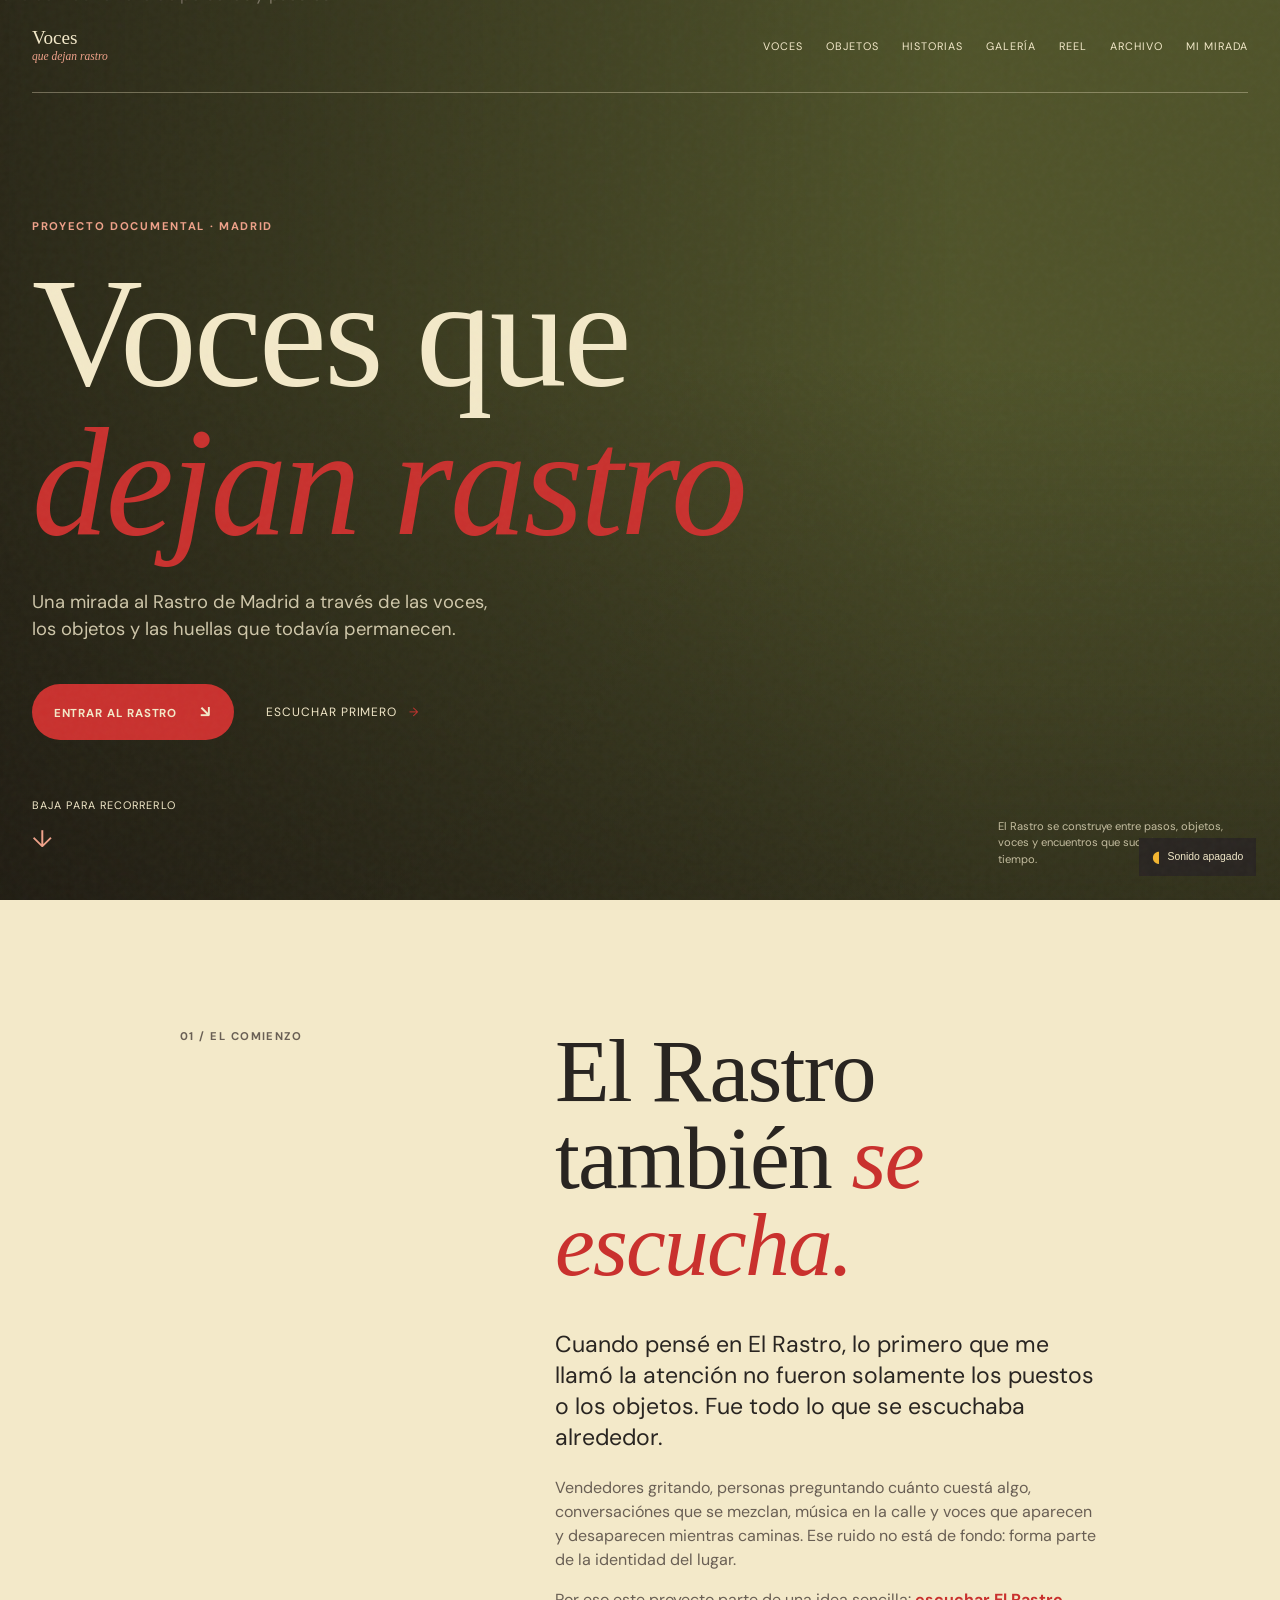
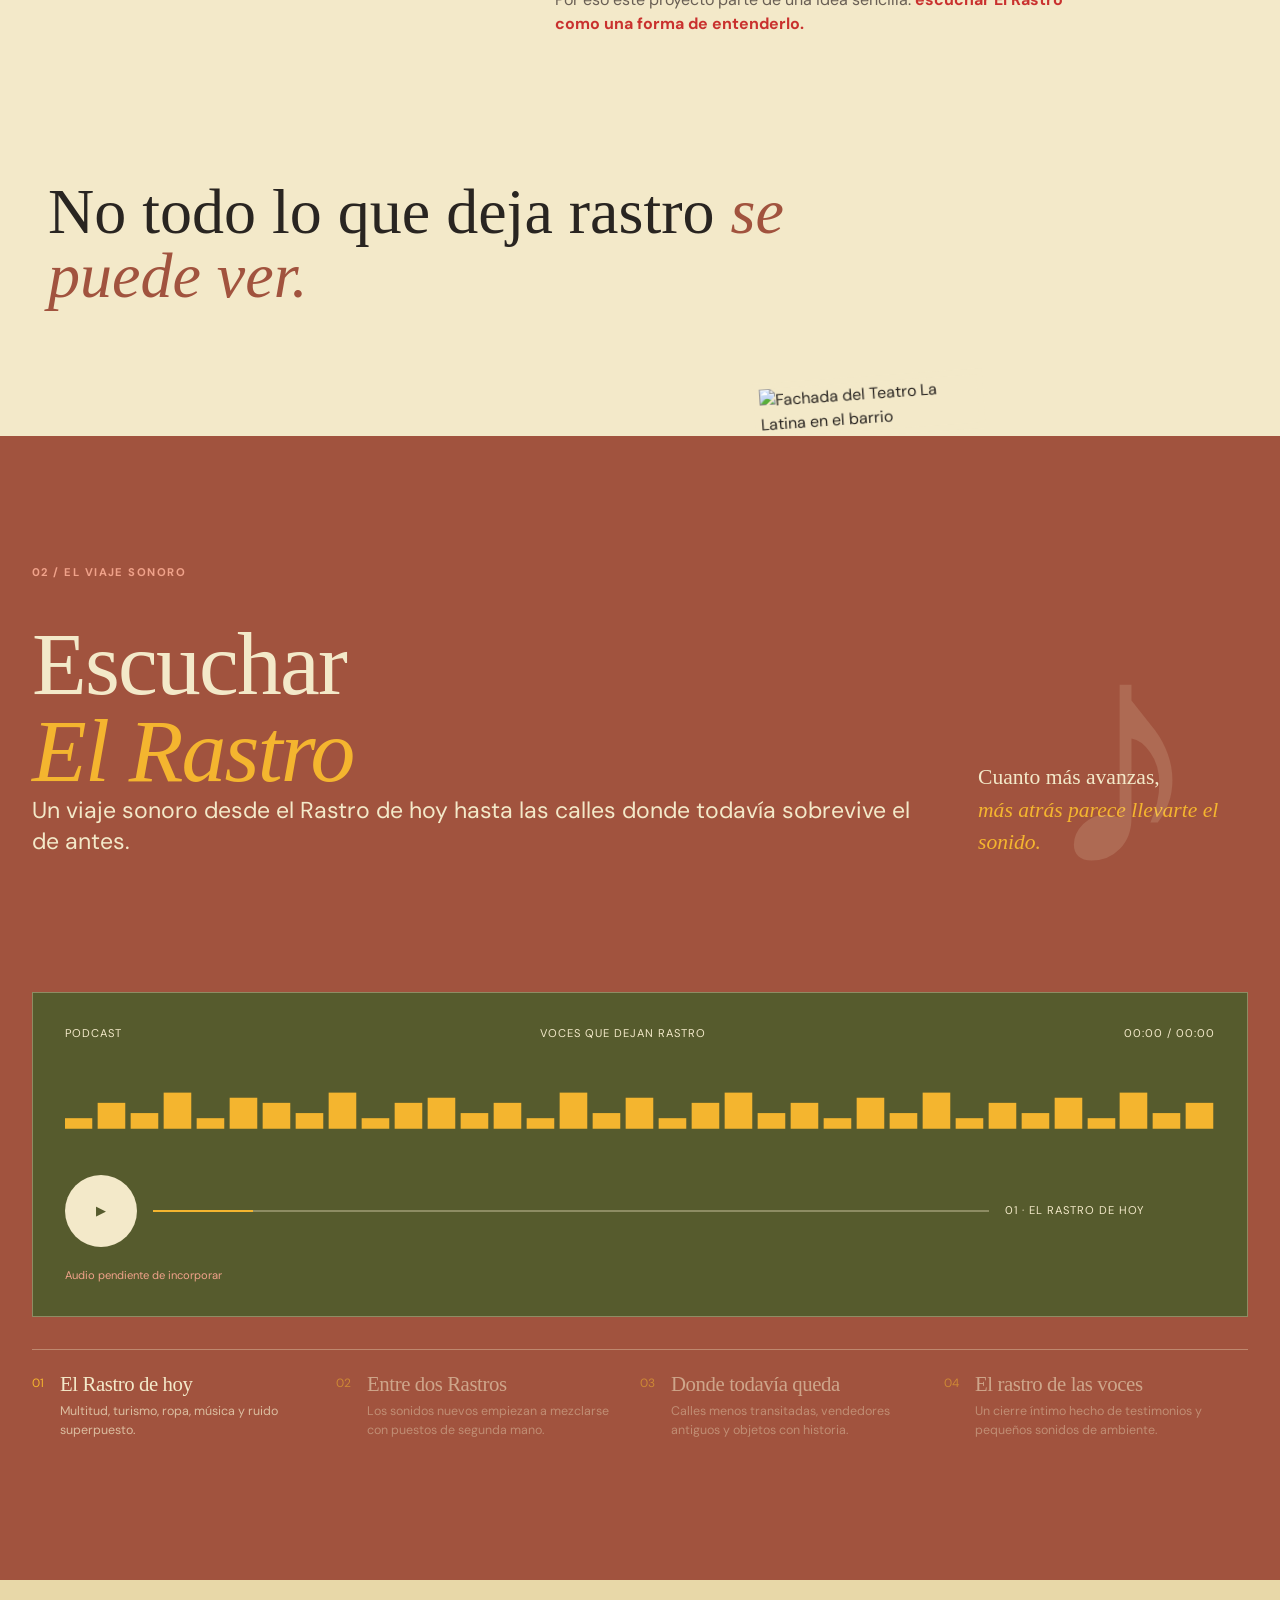
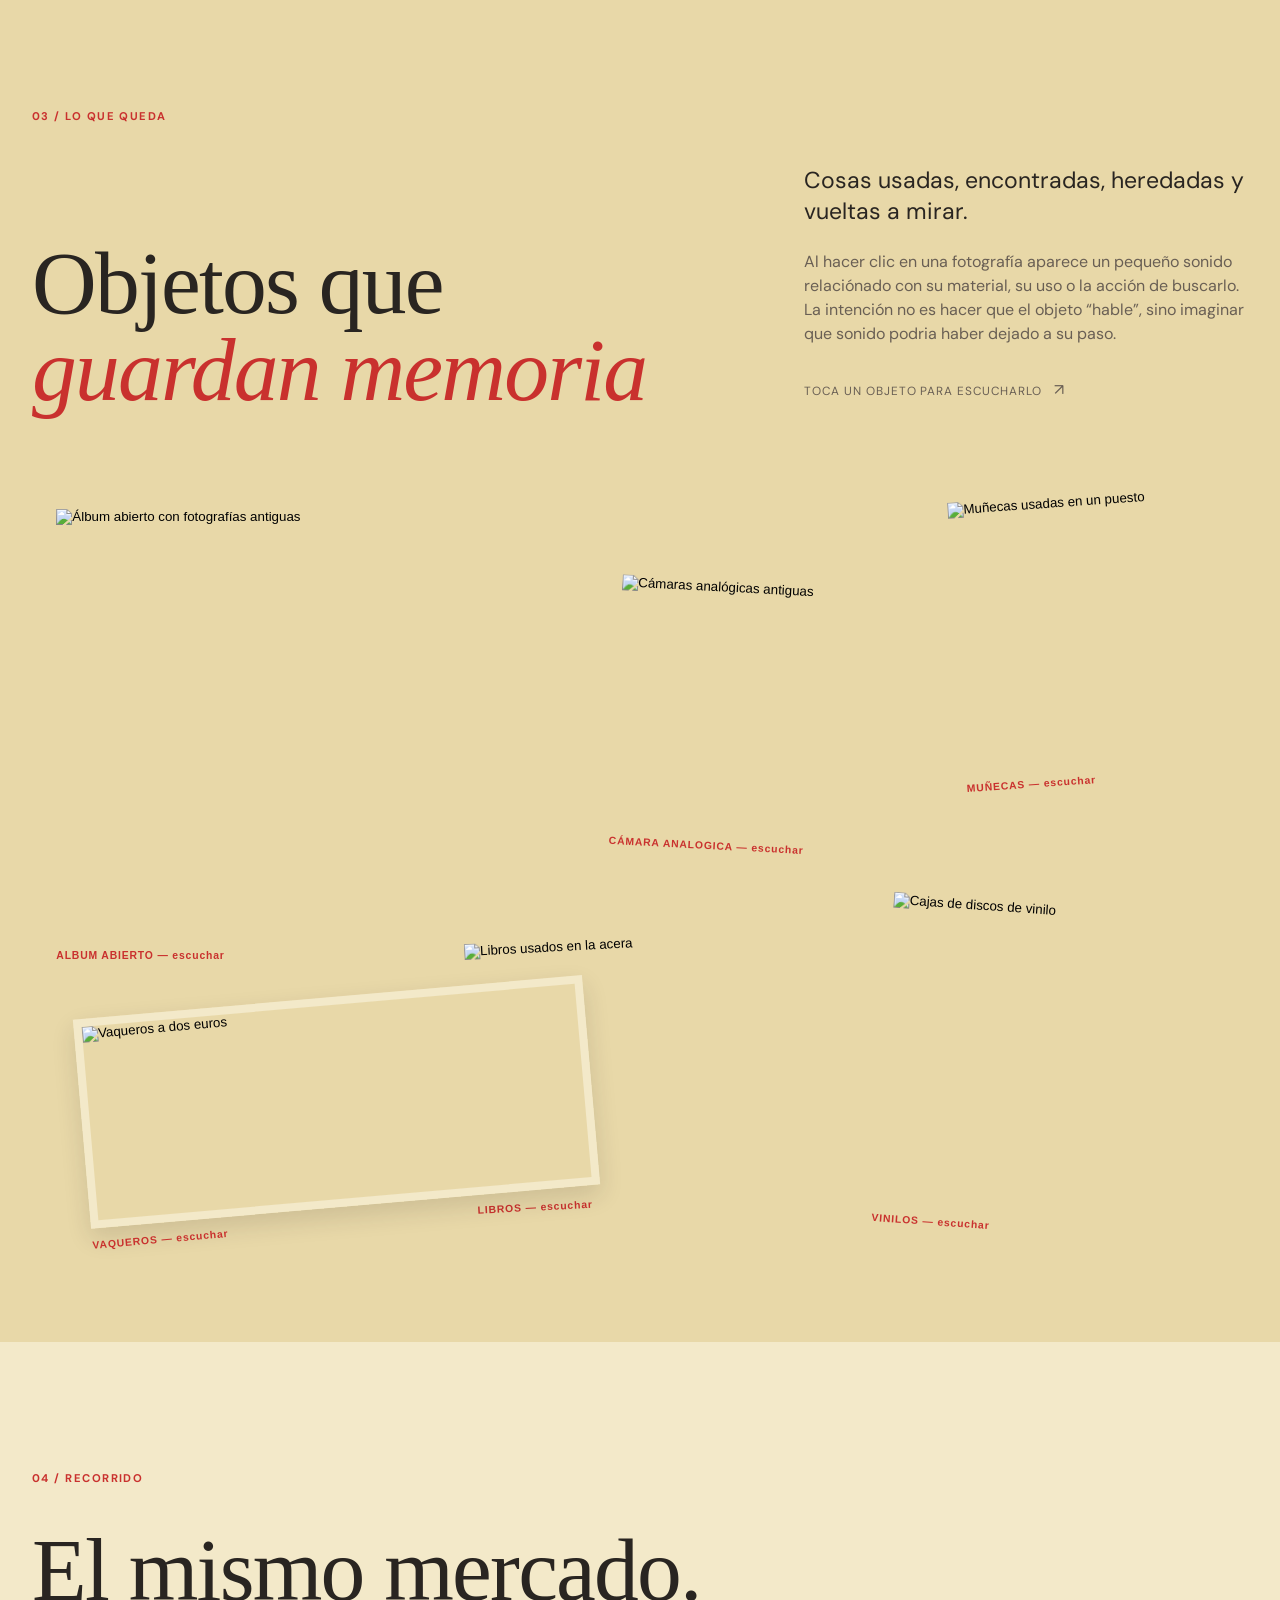
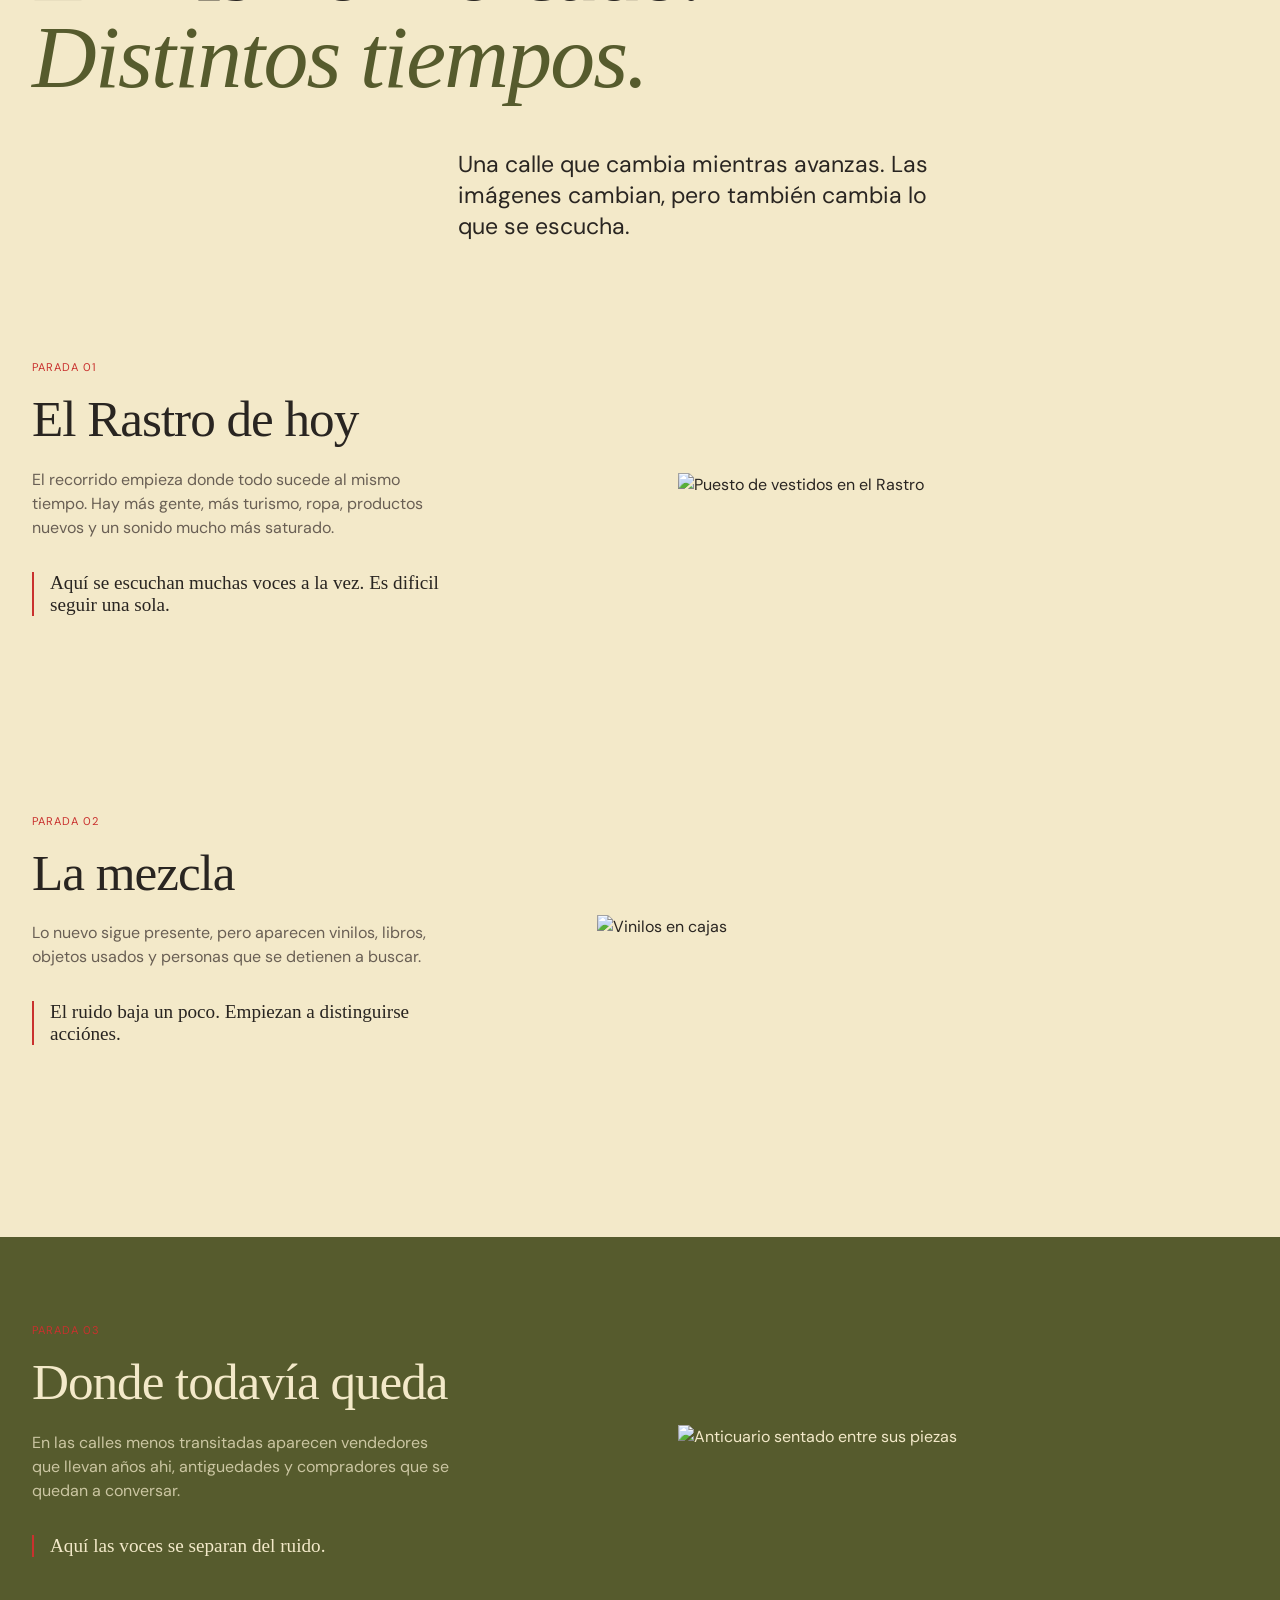
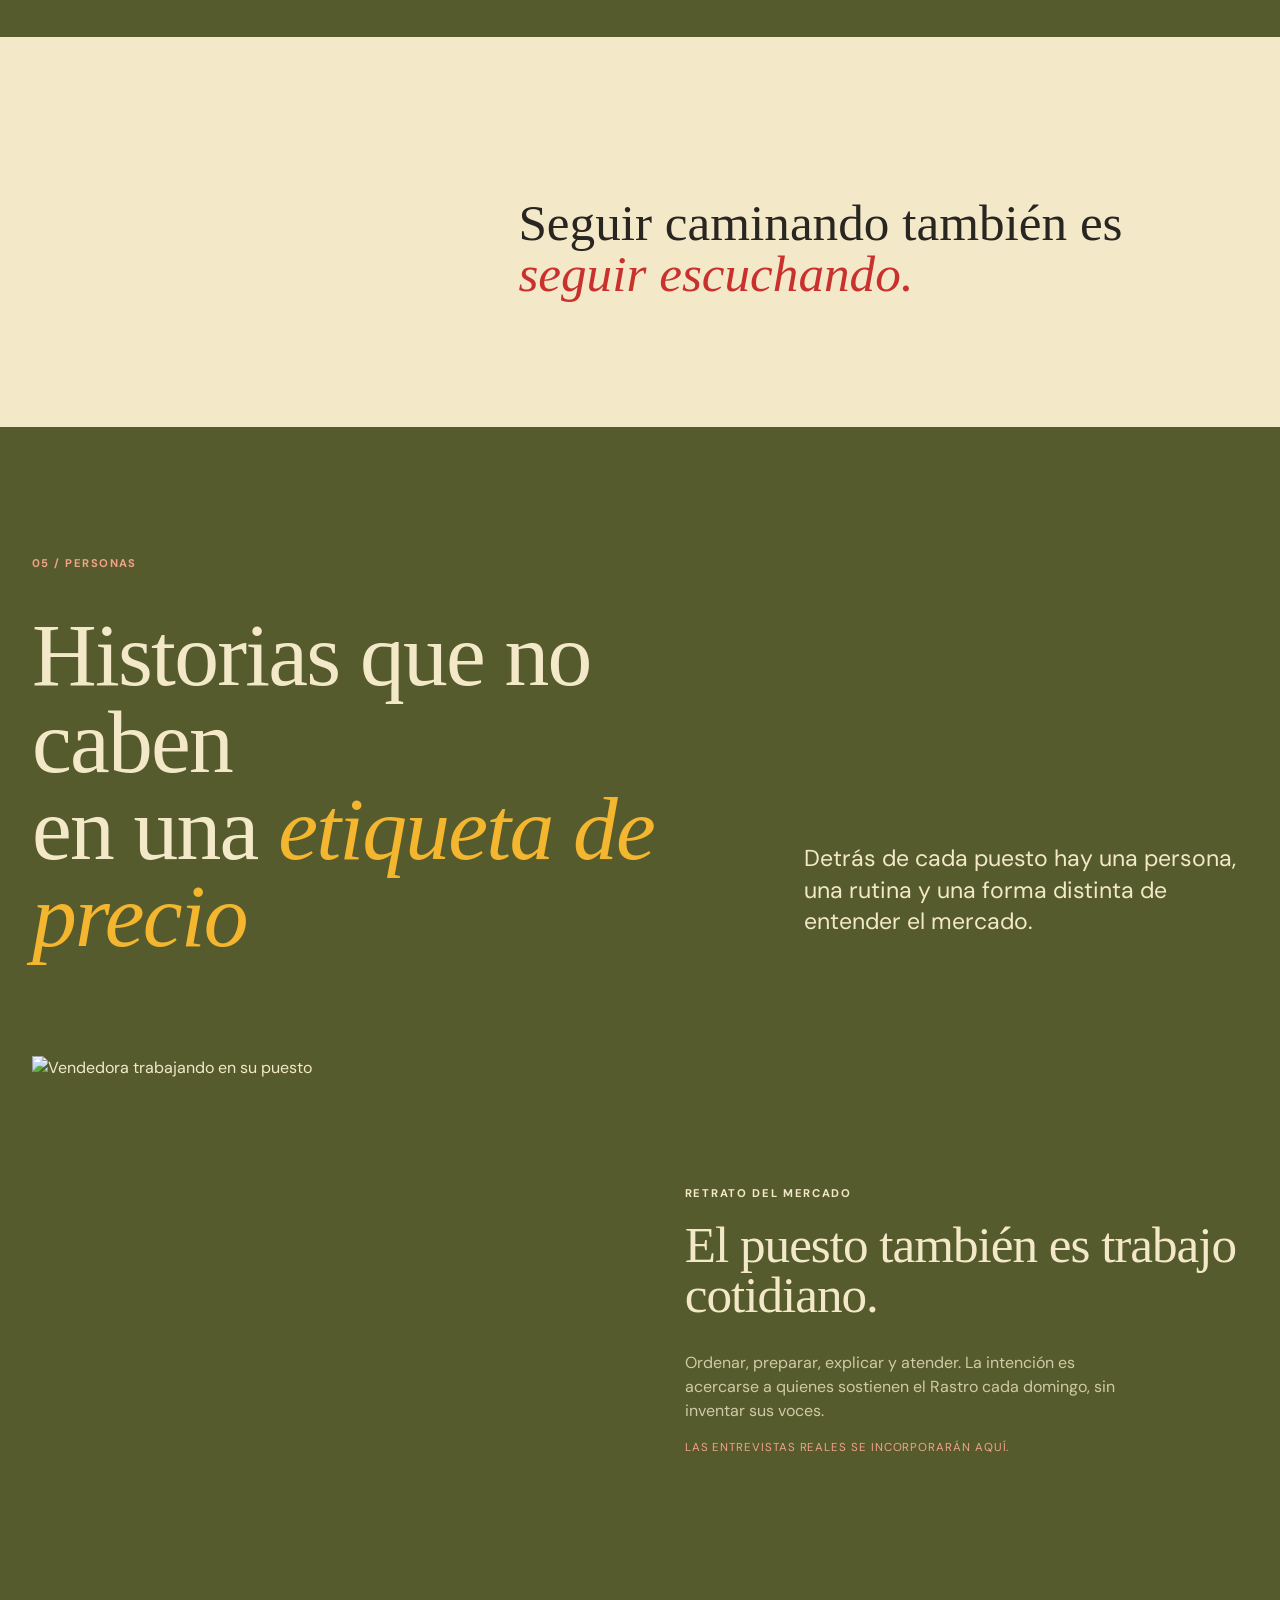
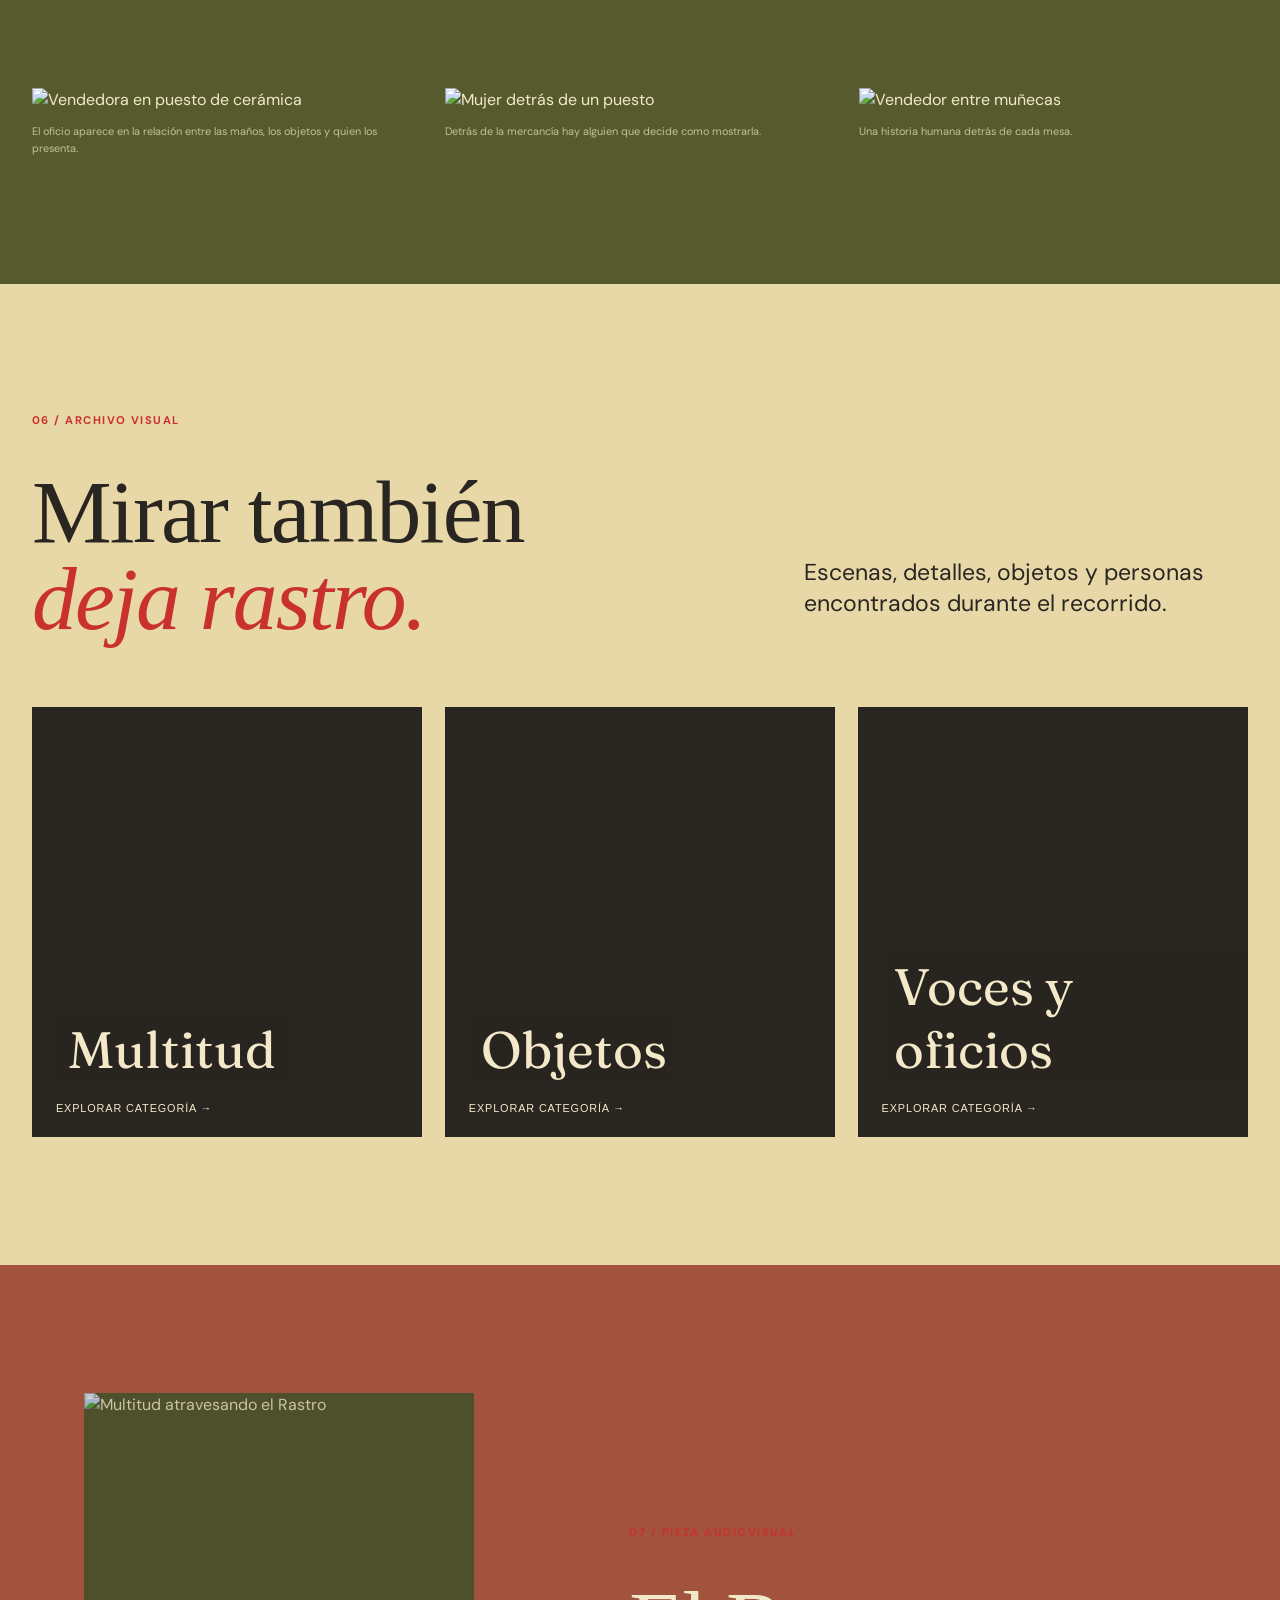
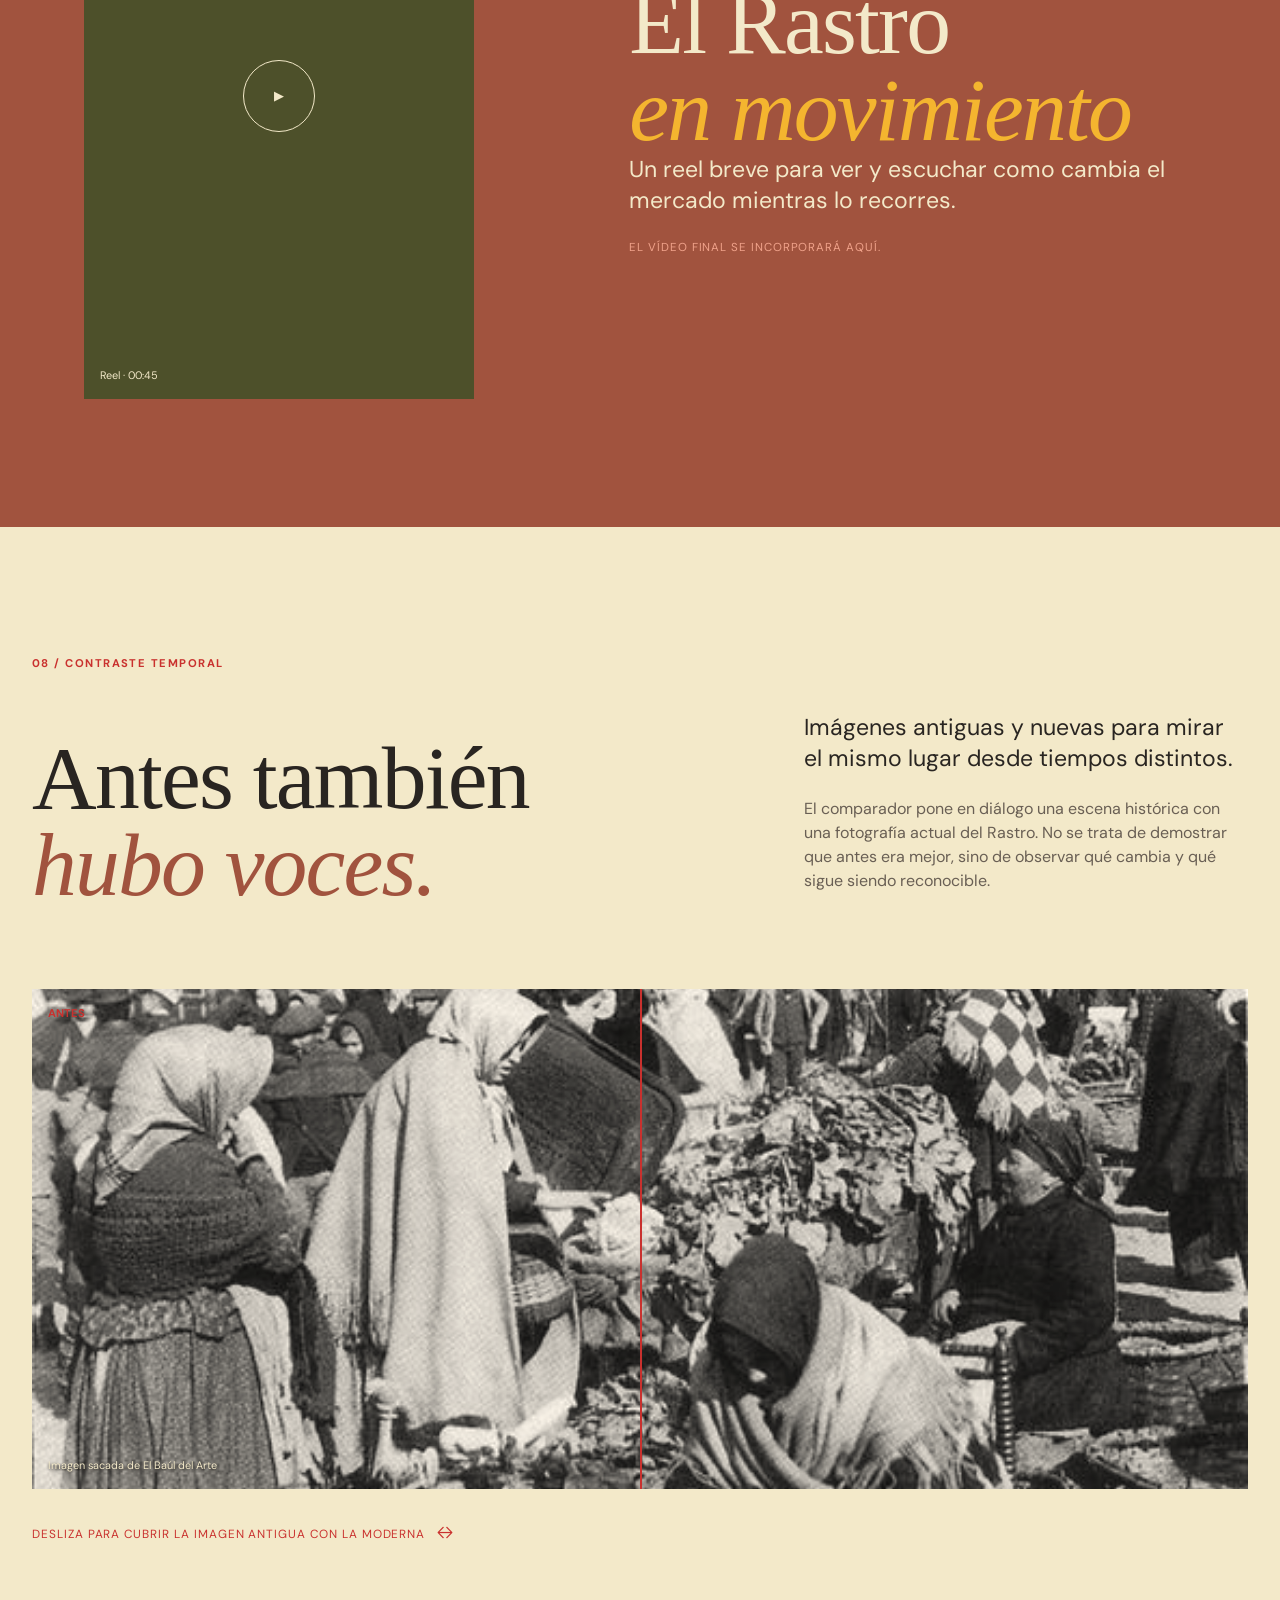
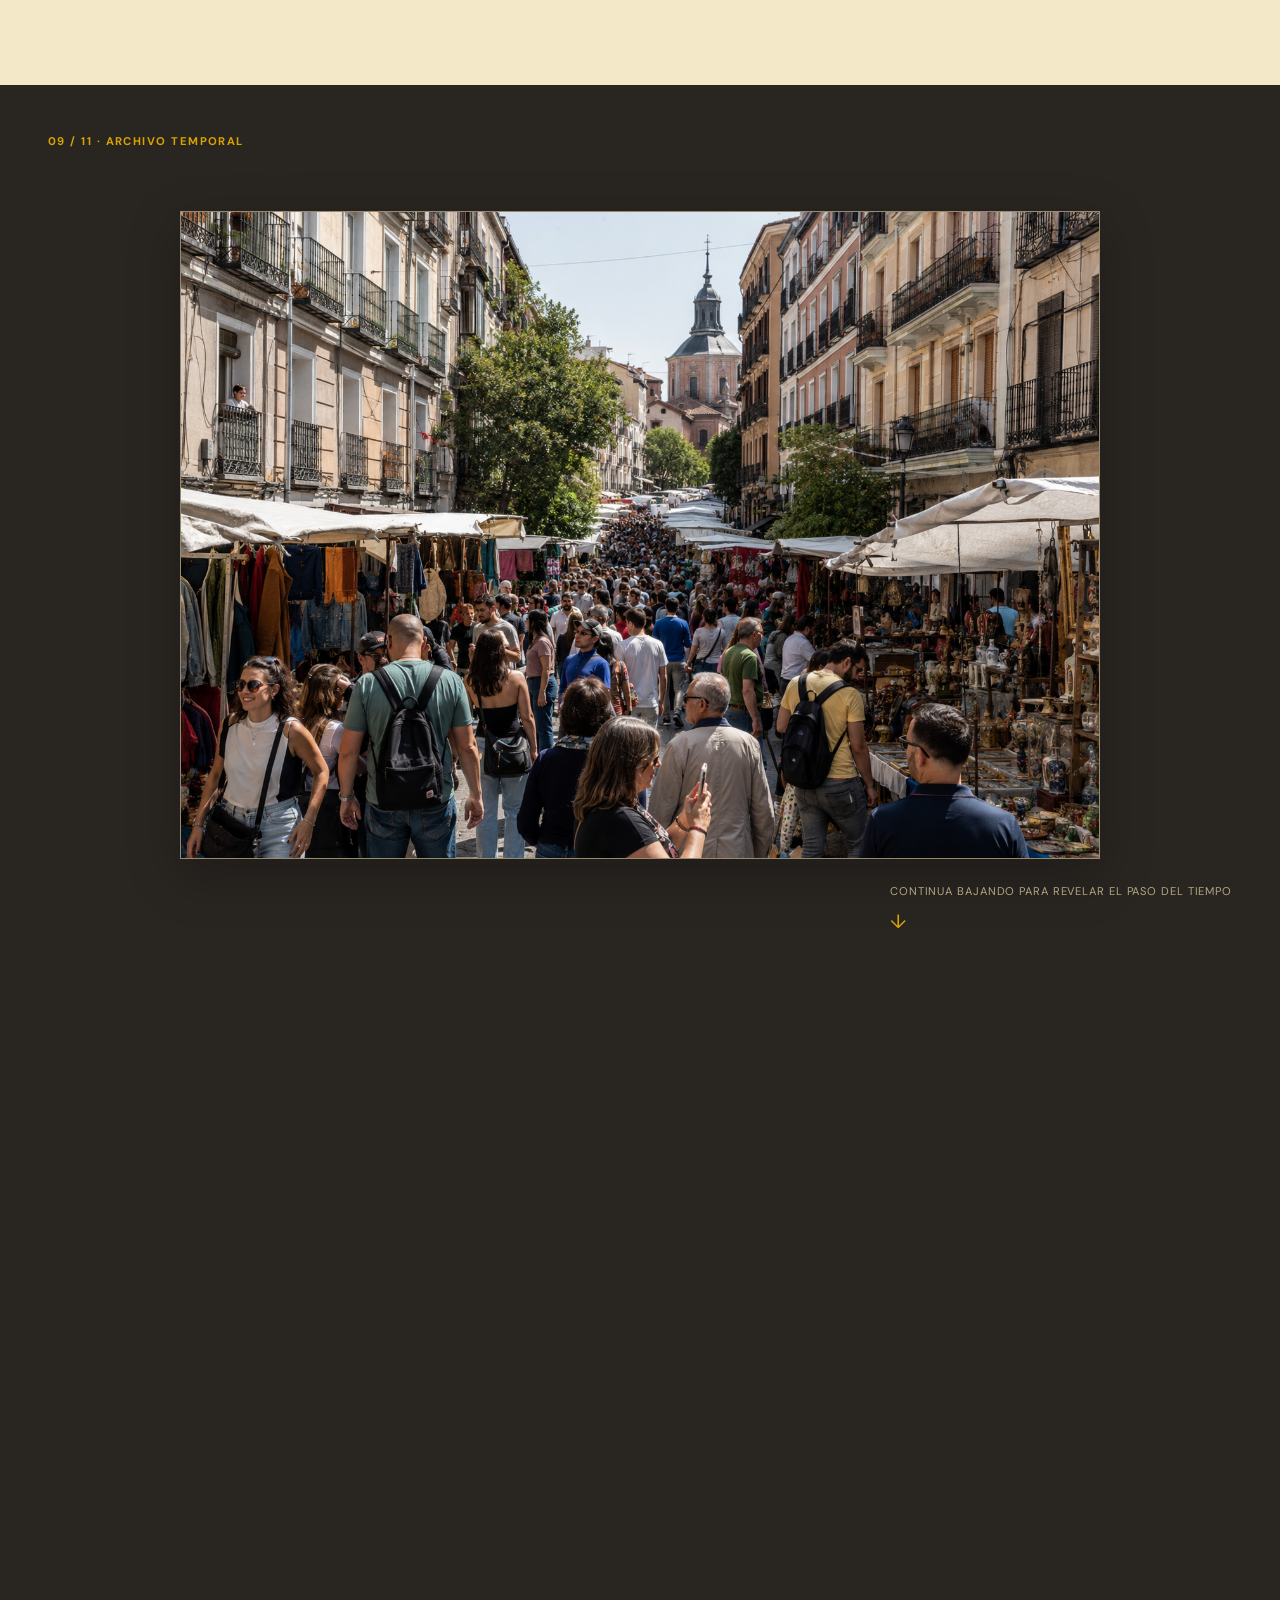
==== commit 68f7fc1e: "update con prompt de tarea" ====
--- a/index.html
+++ b/index.html
@@ -6,6 +6,7 @@
   <meta name="description" content="Voces que dejan rastro: una mirada al Rastro de Madrid a traves de sus voces, objetos y huellas.">
   <title>Voces que dejan rastro</title>
   <link rel="stylesheet" href="css/styles.css">
+  <script src="js/photo-titles.js" defer></script>
   <script src="js/main.js" defer></script>
 </head>
 <body>
@@ -23,7 +24,7 @@
 
   <main>
     <section id="inicio" class="hero" data-reveal>
-      <img class="hero-image" src="assets/fotos/foto_34.JPG" alt="Calle del Rastro llena de personas y puestos">
+      <img class="hero-image" src="assets/fotos/foto_34.jpg" alt="Calle del Rastro llena de personas y puestos">
       <div class="hero-shade"></div>
       <div class="container hero-content">
         <p class="eyebrow">Proyecto documental · Madrid</p>
@@ -38,8 +39,8 @@
     <section class="intro section" data-reveal>
       <div class="container intro-grid"><p class="section-mark">01 / El comienzo</p><div><h2>El Rastro también <em>se escucha.</em></h2><p class="lead">Cuando pensé en El Rastro, lo primero que me llamó la atención no fueron solamente los puestos o los objetos. Fue todo lo que se escuchaba alrededor.</p><p>Vendedores gritando, personas preguntando cuánto cuesta algo, conversaciones que se mezclan, música en la calle y voces que aparecen y desaparecen mientras caminas. Ese ruido no está de fondo: forma parte de la identidad del lugar.</p><p>Por eso este proyecto parte de una idea sencilla: <strong>escuchar El Rastro como una forma de entenderlo.</strong></p></div></div>
       <div class="container quote">No todo lo que deja rastro <em>se puede ver.</em></div>
-      <figure class="floating-photo photo-intro"><img src="assets/fotos/foto_35.JPG" alt="Personas avanzando entre puestos de ropa"><figcaption>La multitud convierte el mercado en un paisaje sonoro hecho de muchas voces a la vez.</figcaption></figure>
-      <figure class="floating-photo photo-intro-secondary"><img src="assets/fotos/foto_28.JPG" alt="Fachada del Teatro La Latina en el barrio"></figure>
+      <figure class="floating-photo photo-intro"><img src="assets/fotos/foto_35.jpg" alt="Personas avanzando entre puestos de ropa"><figcaption>La multitud convierte el mercado en un paisaje sonoro hecho de muchas voces a la vez.</figcaption></figure>
+      <figure class="floating-photo photo-intro-secondary"><img src="assets/fotos/foto_28.jpg" alt="Fachada del Teatro La Latina en el barrio"></figure>
     </section>
 
     <section id="voces" class="sound-section section" data-reveal>
@@ -49,19 +50,19 @@
       </div>
     </section>
 
-    <section id="objetos" class="objects section" data-reveal><div class="container"><p class="section-mark">03 / Lo que queda</p><div class="section-intro"><h2>Objetos que<br><em>guardan memoria</em></h2><div><p class="lead">Cosas usadas, encontradas, heredadas y vueltas a mirar.</p><p>Al hacer clic en una fotografia aparece un pequeno sonido relacionado con su material, su uso o la accion de buscarlo. La intencion no es hacer que el objeto “hable”, sino imaginar que sonido podria haber dejado a su paso.</p><p class="interaction-note">Toca un objeto para escucharlo <span>↗</span></p></div></div><div class="object-collage"><button class="object-card object-large" data-object="Album abierto" data-caption="Un album abierto convierte el mercado en un encuentro accidental con recuerdos ajenos."><img src="assets/fotos/foto_12.JPG" alt="Album abierto con fotografias antiguas"><span>ALBUM ABIERTO — escuchar</span></button><button class="object-card object-camera" data-object="Camaras analogicas" data-caption="Camaras de otras decadas: objetos que tambien guardan formas antiguas de mirar."><img src="assets/fotos/foto_80.JPG" alt="Camaras analogicas antiguas"><span>CAMARA ANALOGICA — escuchar</span></button><button class="object-card object-dolls" data-object="Munecas en la calle" data-caption="Munecas usadas que sobreviven a su primera historia y entran en otra."><img src="assets/fotos/foto_108.JPG" alt="Munecas usadas en un puesto"><span>MUNECAS — escuchar</span></button><button class="object-card object-books" data-object="Libros usados" data-caption="Libros que salen a la acera y vuelven a circular entre nuevas manos."><img src="assets/fotos/foto_121.JPG" alt="Libros usados en la acera"><span>LIBROS — escuchar</span></button><button class="object-card object-vinyl" data-object="Vinilos" data-caption="Buscar disco por disco es tambien una forma de escuchar el pasado."><img src="assets/fotos/foto_16.JPG" alt="Cajas de discos de vinilo"><span>VINILOS — escuchar</span></button></div></div></section>
+    <section id="objetos" class="objects section" data-reveal><div class="container"><p class="section-mark">03 / Lo que queda</p><div class="section-intro"><h2>Objetos que<br><em>guardan memoria</em></h2><div><p class="lead">Cosas usadas, encontradas, heredadas y vueltas a mirar.</p><p>Al hacer clic en una fotografia aparece un pequeno sonido relacionado con su material, su uso o la accion de buscarlo. La intencion no es hacer que el objeto “hable”, sino imaginar que sonido podria haber dejado a su paso.</p><p class="interaction-note">Toca un objeto para escucharlo <span>↗</span></p></div></div><div class="object-collage"><button class="object-card object-large" data-object="Album abierto" data-caption="Un album abierto convierte el mercado en un encuentro accidental con recuerdos ajenos."><img src="assets/fotos/foto_12.jpg" alt="Album abierto con fotografias antiguas"><span>ALBUM ABIERTO — escuchar</span></button><button class="object-card object-camera" data-object="Camaras analogicas" data-caption="Camaras de otras decadas: objetos que tambien guardan formas antiguas de mirar."><img src="assets/fotos/foto_80.jpg" alt="Camaras analogicas antiguas"><span>CAMARA ANALOGICA — escuchar</span></button><button class="object-card object-dolls" data-object="Munecas en la calle" data-caption="Munecas usadas que sobreviven a su primera historia y entran en otra."><img src="assets/fotos/foto_108.jpg" alt="Munecas usadas en un puesto"><span>MUNECAS — escuchar</span></button><button class="object-card object-books" data-object="Libros usados" data-caption="Libros que salen a la acera y vuelven a circular entre nuevas manos."><img src="assets/fotos/foto_121.jpg" alt="Libros usados en la acera"><span>LIBROS — escuchar</span></button><button class="object-card object-vinyl" data-object="Vinilos" data-caption="Buscar disco por disco es tambien una forma de escuchar el pasado."><img src="assets/fotos/foto_16.jpg" alt="Cajas de discos de vinilo"><span>VINILOS — escuchar</span></button></div></div></section>
 
-    <section class="journey section" data-reveal><div class="container"><p class="section-mark">04 / Recorrido</p><h2>El mismo mercado.<br><em>Distintos tiempos.</em></h2><p class="lead journey-lead">Una calle que cambia mientras avanzas. Las imagenes cambian, pero tambien cambia lo que se escucha.</p><div class="stops"><article class="stop stop-now"><div class="stop-copy"><span>Parada 01</span><h3>El Rastro de hoy</h3><p>El recorrido empieza donde todo sucede al mismo tiempo. Hay mas gente, mas turismo, ropa, productos nuevos y un sonido mucho mas saturado.</p><i>Aqui se escuchan muchas voces a la vez. Es dificil seguir una sola.</i></div><img src="assets/fotos/foto_57.JPG" alt="Puesto de vestidos en el Rastro"></article><article class="stop stop-mix"><img src="assets/fotos/foto_16.JPG" alt="Vinilos en cajas"><div class="stop-copy"><span>Parada 02</span><h3>La mezcla</h3><p>Lo nuevo sigue presente, pero aparecen vinilos, libros, objetos usados y personas que se detienen a buscar.</p><i>El ruido baja un poco. Empiezan a distinguirse acciones.</i></div></article><article class="stop stop-old"><div class="stop-copy"><span>Parada 03</span><h3>Donde todavia queda</h3><p>En las calles menos transitadas aparecen vendedores que llevan anos ahi, antiguedades y compradores que se quedan a conversar.</p><i>Aqui las voces se separan del ruido.</i></div><img src="assets/fotos/foto_72.JPG" alt="Anticuario sentado entre sus piezas"></article></div><p class="journey-close">Seguir caminando tambien es <em>seguir escuchando.</em></p></div></section>
+    <section class="journey section" data-reveal><div class="container"><p class="section-mark">04 / Recorrido</p><h2>El mismo mercado.<br><em>Distintos tiempos.</em></h2><p class="lead journey-lead">Una calle que cambia mientras avanzas. Las imagenes cambian, pero tambien cambia lo que se escucha.</p><div class="stops"><article class="stop stop-now"><div class="stop-copy"><span>Parada 01</span><h3>El Rastro de hoy</h3><p>El recorrido empieza donde todo sucede al mismo tiempo. Hay mas gente, mas turismo, ropa, productos nuevos y un sonido mucho mas saturado.</p><i>Aqui se escuchan muchas voces a la vez. Es dificil seguir una sola.</i></div><img src="assets/fotos/foto_57.jpg" alt="Puesto de vestidos en el Rastro"></article><article class="stop stop-mix"><img src="assets/fotos/foto_16.jpg" alt="Vinilos en cajas"><div class="stop-copy"><span>Parada 02</span><h3>La mezcla</h3><p>Lo nuevo sigue presente, pero aparecen vinilos, libros, objetos usados y personas que se detienen a buscar.</p><i>El ruido baja un poco. Empiezan a distinguirse acciones.</i></div></article><article class="stop stop-old"><div class="stop-copy"><span>Parada 03</span><h3>Donde todavia queda</h3><p>En las calles menos transitadas aparecen vendedores que llevan anos ahi, antiguedades y compradores que se quedan a conversar.</p><i>Aqui las voces se separan del ruido.</i></div><img src="assets/fotos/foto_72.jpg" alt="Anticuario sentado entre sus piezas"></article></div><p class="journey-close">Seguir caminando tambien es <em>seguir escuchando.</em></p></div></section>
 
-    <section id="historias" class="stories section" data-reveal><div class="container"><p class="section-mark light">05 / Personas</p><div class="section-intro"><h2>Historias que no caben<br>en una <em>etiqueta de precio</em></h2><p class="lead">Detras de cada puesto hay una persona, una rutina y una forma distinta de entender el mercado.</p></div><div class="story-feature"><img src="assets/fotos/foto_44.JPG" alt="Vendedora trabajando en su puesto"><div><span class="story-label">Retrato del mercado</span><h3>El puesto tambien es trabajo cotidiano.</h3><p>Ordenar, preparar, explicar y atender. La intencion es acercarse a quienes sostienen el Rastro cada domingo, sin inventar sus voces.</p><p class="pending">Las entrevistas reales se incorporaran aqui.</p></div></div><div class="story-strip"><figure><img src="assets/fotos/foto_50.JPG" alt="Vendedora en puesto de ceramica"><figcaption>El oficio aparece en la relacion entre las manos, los objetos y quien los presenta.</figcaption></figure><figure><img src="assets/fotos/foto_78.JPG" alt="Mujer detras de un puesto"><figcaption>Detras de la mercancia hay alguien que decide como mostrarla.</figcaption></figure><figure><img src="assets/fotos/foto_110.JPG" alt="Vendedor entre munecas"><figcaption>Una historia humana detras de cada mesa.</figcaption></figure></div></div></section>
+    <section id="historias" class="stories section" data-reveal><div class="container"><p class="section-mark light">05 / Personas</p><div class="section-intro"><h2>Historias que no caben<br>en una <em>etiqueta de precio</em></h2><p class="lead">Detras de cada puesto hay una persona, una rutina y una forma distinta de entender el mercado.</p></div><div class="story-feature"><img src="assets/fotos/foto_44.jpg" alt="Vendedora trabajando en su puesto"><div><span class="story-label">Retrato del mercado</span><h3>El puesto tambien es trabajo cotidiano.</h3><p>Ordenar, preparar, explicar y atender. La intencion es acercarse a quienes sostienen el Rastro cada domingo, sin inventar sus voces.</p><p class="pending">Las entrevistas reales se incorporaran aqui.</p></div></div><div class="story-strip"><figure><img src="assets/fotos/foto_50.jpg" alt="Vendedora en puesto de ceramica"><figcaption>El oficio aparece en la relacion entre las manos, los objetos y quien los presenta.</figcaption></figure><figure><img src="assets/fotos/foto_78.jpg" alt="Mujer detras de un puesto"><figcaption>Detras de la mercancia hay alguien que decide como mostrarla.</figcaption></figure><figure><img src="assets/fotos/foto_110.jpg" alt="Vendedor entre munecas"><figcaption>Una historia humana detras de cada mesa.</figcaption></figure></div></div></section>
 
-    <section id="galeria" class="gallery section" data-reveal><div class="container"><p class="section-mark">06 / Archivo visual</p><div class="section-intro"><h2>Mirar tambien<br><em>deja rastro.</em></h2><p class="lead">Escenas, detalles, objetos y personas encontrados durante el recorrido.</p></div><div class="filter-list" role="group" aria-label="Filtrar galeria"><button class="filter active" data-filter="all">Todo</button><button class="filter" data-filter="multitud">Multitud</button><button class="filter" data-filter="objetos">Objetos</button><button class="filter" data-filter="voces">Voces</button><button class="filter" data-filter="antiguedades">Antiguedades</button><button class="filter" data-filter="oficios">Oficios</button><button class="filter" data-filter="ropa">Ropa</button><button class="filter" data-filter="barrio">Barrio</button></div><div class="gallery-grid"><button class="gallery-item gallery-wide" data-category="multitud" data-title="Una plaza convertida en mercado" data-caption="El mercado transforma temporalmente calles y plazas enteras."><img src="assets/fotos/foto_36.JPG" alt="Plaza llena de puestos y personas"></button><button class="gallery-item gallery-tall" data-category="ropa" data-title="Una pared de vestidos" data-caption="Las prendas forman paredes temporales dentro de la calle."><img src="assets/fotos/foto_57.JPG" alt="Puesto lleno de vestidos"></button><button class="gallery-item" data-category="objetos antiguedades" data-title="Mesa de hallazgos pequenos" data-caption="Cada objeto conserva una presencia propia."><img src="assets/fotos/foto_24.JPG" alt="Mesa repleta de objetos antiguos"></button><button class="gallery-item" data-category="barrio" data-title="Teatro La Latina como marco urbano" data-caption="El mercado pertenece a calles concretas y a un tejido urbano con memoria."><img src="assets/fotos/foto_28.JPG" alt="Fachada del Teatro La Latina"></button><button class="gallery-item gallery-wide" data-category="voces multitud" data-title="El flujo del Rastro" data-caption="Muchas voces coexistiendo al mismo tiempo hasta convertirse en una identidad compartida."><img src="assets/fotos/foto_22.JPG" alt="Multitud bajo sombrillas"></button><button class="gallery-item" data-category="oficios voces" data-title="La vendedora trabajando" data-caption="Cada puesto tiene una manera propia de mostrar y dar valor."><img src="assets/fotos/foto_44.JPG" alt="Vendedora trabajando"></button><button class="gallery-item" data-category="antiguedades" data-title="Antiguedades a ras de calle" data-caption="Objetos viejos y colecciones sostienen una memoria fisica del mercado."><img src="assets/fotos/foto_20.JPG" alt="Puesto de antiguedades"></button><button class="gallery-item gallery-tall" data-category="objetos" data-title="Libros usados" data-caption="Libros que vuelven a circular entre nuevas manos."><img src="assets/fotos/foto_121.JPG" alt="Libros usados en la acera"></button></div></div></section>
+    <section id="galeria" class="gallery section" data-reveal><div class="container"><p class="section-mark">06 / Archivo visual</p><div class="section-intro"><h2>Mirar tambien<br><em>deja rastro.</em></h2><p class="lead">Escenas, detalles, objetos y personas encontrados durante el recorrido.</p></div><div class="filter-list" role="group" aria-label="Filtrar galeria"><button class="filter active" data-filter="all">Todo</button><button class="filter" data-filter="multitud">Multitud</button><button class="filter" data-filter="objetos">Objetos</button><button class="filter" data-filter="voces">Voces</button><button class="filter" data-filter="antiguedades">Antiguedades</button><button class="filter" data-filter="oficios">Oficios</button><button class="filter" data-filter="ropa">Ropa</button><button class="filter" data-filter="barrio">Barrio</button></div><div class="gallery-grid"><button class="gallery-item gallery-wide" data-category="multitud" data-title="Una plaza convertida en mercado" data-caption="El mercado transforma temporalmente calles y plazas enteras."><img src="assets/fotos/foto_36.jpg" alt="Plaza llena de puestos y personas"></button><button class="gallery-item gallery-tall" data-category="ropa" data-title="Una pared de vestidos" data-caption="Las prendas forman paredes temporales dentro de la calle."><img src="assets/fotos/foto_57.jpg" alt="Puesto lleno de vestidos"></button><button class="gallery-item" data-category="objetos antiguedades" data-title="Mesa de hallazgos pequenos" data-caption="Cada objeto conserva una presencia propia."><img src="assets/fotos/foto_24.jpg" alt="Mesa repleta de objetos antiguos"></button><button class="gallery-item" data-category="barrio" data-title="Teatro La Latina como marco urbano" data-caption="El mercado pertenece a calles concretas y a un tejido urbano con memoria."><img src="assets/fotos/foto_28.jpg" alt="Fachada del Teatro La Latina"></button><button class="gallery-item gallery-wide" data-category="voces multitud" data-title="El flujo del Rastro" data-caption="Muchas voces coexistiendo al mismo tiempo hasta convertirse en una identidad compartida."><img src="assets/fotos/foto_22.jpg" alt="Multitud bajo sombrillas"></button><button class="gallery-item" data-category="oficios voces" data-title="La vendedora trabajando" data-caption="Cada puesto tiene una manera propia de mostrar y dar valor."><img src="assets/fotos/foto_44.jpg" alt="Vendedora trabajando"></button><button class="gallery-item" data-category="antiguedades" data-title="Antiguedades a ras de calle" data-caption="Objetos viejos y colecciones sostienen una memoria fisica del mercado."><img src="assets/fotos/foto_20.jpg" alt="Puesto de antiguedades"></button><button class="gallery-item gallery-tall" data-category="objetos" data-title="Libros usados" data-caption="Libros que vuelven a circular entre nuevas manos."><img src="assets/fotos/foto_121.jpg" alt="Libros usados en la acera"></button></div></div></section>
 
-    <section id="reel" class="reel section" data-reveal><div class="container reel-inner"><div class="reel-frame"><img src="assets/fotos/foto_125.JPG" alt="Multitud atravesando el Rastro"><button type="button" class="reel-play" aria-label="Reproducir reel">▶</button><span>Reel · 00:45</span></div><div class="reel-copy"><p class="section-mark">07 / Pieza audiovisual</p><h2>El Rastro<br><em>en movimiento</em></h2><p class="lead">Un reel breve para ver y escuchar como cambia el mercado mientras lo recorres.</p><p class="pending">El video final se incorporara aqui.</p></div></div></section>
+    <section id="reel" class="reel section" data-reveal><div class="container reel-inner"><div class="reel-frame"><img src="assets/fotos/foto_125.jpg" alt="Multitud atravesando el Rastro"><button type="button" class="reel-play" aria-label="Reproducir reel">▶</button><span>Reel · 00:45</span></div><div class="reel-copy"><p class="section-mark">07 / Pieza audiovisual</p><h2>El Rastro<br><em>en movimiento</em></h2><p class="lead">Un reel breve para ver y escuchar como cambia el mercado mientras lo recorres.</p><p class="pending">El video final se incorporara aqui.</p></div></div></section>
 
-    <section id="archivo" class="archive section" data-reveal><div class="container"><p class="section-mark">08 / Contraste temporal</p><div class="section-intro"><h2>Antes también<br><em>hubo voces.</em></h2><div><p class="lead">Imágenes antiguas y nuevas para mirar el mismo lugar desde tiempos distintos.</p><p>El comparador pone en diálogo una escena histórica con una fotografía actual del Rastro. No se trata de demostrar que antes era mejor, sino de observar qué cambia y qué sigue siendo reconocible.</p></div></div><div class="archive-placeholder"><div class="archive-before"><span>Antes</span><img src="assets/fotos/fotoantigua1.jpg" alt="Mercado antiguo con varios puestos y personas comprando"><small>Imagen sacada de El Baúl del Arte</small></div><div class="archive-after"><span>Ahora</span><img src="assets/fotos/foto_127.JPG" alt="Puestos del Rastro y personas recorriendo el mercado"></div><input type="range" min="0" max="100" value="50" aria-label="Desliza para cubrir la foto antigua con la foto moderna"></div><p class="interaction-note">Desliza para cubrir la imagen antigua con la moderna <span>↔</span></p></div></section>
+    <section id="archivo" class="archive section" data-reveal><div class="container"><p class="section-mark">08 / Contraste temporal</p><div class="section-intro"><h2>Antes también<br><em>hubo voces.</em></h2><div><p class="lead">Imágenes antiguas y nuevas para mirar el mismo lugar desde tiempos distintos.</p><p>El comparador pone en diálogo una escena histórica con una fotografía actual del Rastro. No se trata de demostrar que antes era mejor, sino de observar qué cambia y qué sigue siendo reconocible.</p></div></div><div class="archive-placeholder"><div class="archive-before"><span>Antes</span><img src="assets/fotos/fotoantigua1.jpg" alt="Mercado antiguo con varios puestos y personas comprando"><small>Imagen sacada de El Baúl del Arte</small></div><div class="archive-after"><span>Ahora</span><img src="assets/fotos/foto_127.jpg" alt="Puestos del Rastro y personas recorriendo el mercado"></div><input type="range" min="0" max="100" value="50" aria-label="Desliza para cubrir la foto antigua con la foto moderna"></div><p class="interaction-note">Desliza para cubrir la imagen antigua con la moderna <span>↔</span></p></div></section>
 
-    <section id="mirada" class="look section" data-reveal><div class="container look-inner"><img src="assets/fotos/foto_80.JPG" alt="Camara analogica del recorrido"><div><p class="section-mark">09 / Mi mirada</p><h2>Por que decidi<br><em>escuchar El Rastro</em></h2><p class="lead">Llegue al Rastro pensando en un mercado y termine interesandome mas por todo lo que pasaba alrededor de los objetos.</p><p>Mientras caminaba, empece a fijarme en las voces: como se anuncia algo, como se pregunta un precio o como una conversacion puede hacer que te detengas aunque no estuvieras buscando nada.</p><p>Quise mirar menos al mercado como postal y mas como un lugar vivo.</p><p class="signature">Proyecto y recorrido visual por<br><strong>Mariana Balado Fernandez</strong></p></div></div></section>
+    <section id="mirada" class="look section" data-reveal><div class="container look-inner"><img src="assets/fotos/foto_80.jpg" alt="Camara analogica del recorrido"><div><p class="section-mark">09 / Mi mirada</p><h2>Por que decidi<br><em>escuchar El Rastro</em></h2><p class="lead">Llegue al Rastro pensando en un mercado y termine interesandome mas por todo lo que pasaba alrededor de los objetos.</p><p>Mientras caminaba, empece a fijarme en las voces: como se anuncia algo, como se pregunta un precio o como una conversacion puede hacer que te detengas aunque no estuvieras buscando nada.</p><p>Quise mirar menos al mercado como postal y mas como un lugar vivo.</p><p class="signature">Proyecto y recorrido visual por<br><strong>Mariana Balado Fernandez</strong></p></div></div></section>
 
     <section class="closing section" data-reveal><div class="container closing-inner"><p class="section-mark light">10 / Cierre</p><h2>Que queda<br>despues de pasar?</h2><p class="lead">El Rastro cambia cada domingo y, al mismo tiempo, nunca empieza de cero. Quedan objetos, historias, sonidos, costumbres y personas.</p><div class="closing-phrase">Las voces pasan.<br><em>El rastro queda.</em></div><div class="closing-actions"><a class="button" href="#inicio">Volver al inicio ↑</a><a class="text-link" href="#galeria">Ver galeria →</a></div></div></section>
   </main>
--- a/css/styles.css
+++ b/css/styles.css
@@ -1,3 +1,11 @@
+@font-face { font-family:'DM Sans'; font-style:normal; font-weight:400; font-display:swap; src:url('../fuentes/dm-sans-400.ttf') format('truetype'); }
+@font-face { font-family:'DM Sans'; font-style:normal; font-weight:500; font-display:swap; src:url('../fuentes/dm-sans-500.ttf') format('truetype'); }
+@font-face { font-family:'DM Sans'; font-style:normal; font-weight:600; font-display:swap; src:url('../fuentes/dm-sans-600.ttf') format('truetype'); }
+@font-face { font-family:'DM Sans'; font-style:normal; font-weight:700; font-display:swap; src:url('../fuentes/dm-sans-700.ttf') format('truetype'); }
+@font-face { font-family:'Fraunces'; font-style:normal; font-weight:400; font-display:swap; src:url('../fuentes/fraunces-400.ttf') format('truetype'); }
+@font-face { font-family:'Fraunces'; font-style:normal; font-weight:500; font-display:swap; src:url('../fuentes/fraunces-500.ttf') format('truetype'); }
+@font-face { font-family:'Fraunces'; font-style:normal; font-weight:600; font-display:swap; src:url('../fuentes/fraunces-600.ttf') format('truetype'); }
+
 .time-section { position:relative; height:700vh; color:var(--cream); background:var(--ink); }.time-stage { position:sticky; top:0; display:flex; height:100vh; min-height:620px; align-items:center; justify-content:center; overflow:hidden; }.time-heading { position:absolute; z-index:3; top:3rem; left:3rem; display:flex; flex-direction:column; gap:.7rem; }.time-heading span { color:var(--yellow); font-size:.7rem; font-weight:700; letter-spacing:.13em; text-transform:uppercase; }.time-heading strong { font:1.5rem Fraunces,Georgia,serif; font-weight:400; }.time-frame { position:relative; width:min(72vw,920px); height:min(72vh,650px); overflow:hidden; border:1px solid rgba(232,216,168,.45); background:#514a3d; box-shadow:0 1rem 3rem rgba(0,0,0,.25); }.time-photo { position:absolute; inset:0; width:100%; height:100%; object-fit:cover; opacity:0; transition:opacity .08s linear; }.time-photo.is-visible { opacity:1; }.time-counter { position:absolute; z-index:4; right:1.2rem; bottom:1rem; padding:.35rem .55rem; color:var(--ink); background:var(--cream); font-size:.7rem; font-weight:700; letter-spacing:.08em; }.time-instruction { position:absolute; right:3rem; bottom:3rem; margin:0; color:rgba(232,216,168,.72); font-size:.7rem; letter-spacing:.08em; text-transform:uppercase; }.time-instruction span { display:block; margin-top:.5rem; color:var(--yellow); font-size:1.2rem; }
 :root { --ink:#292521; --muted:#695f54; --paper:#e8d8a8; --paper-light:#f3e9c9; --red:#c9312e; --terracotta:#a1533e; --green:#565b2d; --yellow:#d9a300; --orange:#f05a24; --line:rgba(41,37,33,.2); --max-width:1240px; }
 
@@ -10,7 +18,7 @@
 }
 
 body { margin:0; color:var(--ink); background:var(--paper); font-family:'DM Sans',Arial,sans-serif; line-height:1.5; overflow-x:hidden; }
-body:before { content:''; position:fixed; inset:0; pointer-events:none; opacity:.16; z-index:20; background-image:url("data:image/svg+xml,%3Csvg viewBox='0 0 180 180' xmlns='http://www.w3.org/2000/svg'%3E%3Cfilter id='n'%3E%3CfeTurbulence type='fractalNoise' baseFrequency='.8' numOctaves='4' stitchTiles='stitch'/%3E%3C/filter%3E%3Crect width='100%25' height='100%25' filter='url(%23n)' opacity='.2'/%3E%3C/svg%3E"); }
+body:before { content:''; position:fixed; inset:0; pointer-events:none; opacity:.16; z-index:20; background-image:url("data:image/svg+xml,%3Csvg viewBox='0 0 180 180' xmlns='http%3A%2F%2Fwww.w3.org%2F2000%2Fsvg'%3E%3Cfilter id='n'%3E%3CfeTurbulence type='fractalNoise' baseFrequency='.8' numOctaves='4' stitchTiles='stitch'/%3E%3C/filter%3E%3Crect width='100%25' height='100%25' filter='url(%23n)' opacity='.2'/%3E%3C/svg%3E"); }
 
 a {
   color: inherit;
@@ -90,6 +98,7 @@
 .archive { background:var(--paper-light); }.archive h2 em { color:var(--terracotta); }.archive-placeholder { --split-position:50%; height:500px; margin-top:5rem; position:relative; overflow:hidden; background:#b5a77e; }.archive-placeholder > div { position:absolute; inset:0; overflow:hidden; }.archive-placeholder span { position:absolute; top:1rem; left:1rem; z-index:3; color:var(--red); font-size:.7rem; font-weight:700; text-transform:uppercase; }.archive-placeholder img { width:100%; height:100%; object-fit:cover; }.archive-before img { filter:grayscale(1) sepia(.18); }.archive-after { clip-path:inset(0 0 0 var(--split-position)); }.archive-after span { color:var(--cream); }.archive-before small { position:absolute; right:1rem; bottom:1rem; left:1rem; z-index:3; color:var(--paper-light); font-size:.68rem; text-shadow:0 1px 3px var(--ink); }.archive-placeholder input { position:absolute; z-index:4; inset:0; width:100%; height:100%; opacity:0; cursor:ew-resize; }.archive-placeholder::after { content:''; position:absolute; z-index:3; top:0; bottom:0; left:var(--split-position); width:2px; background:var(--red); pointer-events:none; }
 
 .look { background:var(--paper); }.look-inner { display:grid; grid-template-columns:.7fr 1fr; gap:10vw; align-items:center; max-width:1000px; }.look-inner img { width:100%; aspect-ratio:.8; object-fit:cover; transform:rotate(-3deg); }.look-inner h2 { margin-bottom:2.5rem; }.look-inner p:not(.lead) { color:var(--muted); max-width:500px; }.signature { border-top:1px solid var(--line); padding-top:1.3rem; margin-top:3rem; font-size:.8rem; }.signature strong { color:var(--red); }
+.dedication-copy { color:var(--ink)!important; font-family:Fraunces,Georgia,serif; font-size:1.2rem; line-height:1.35; }.dedication-note { color:var(--terracotta)!important; font-size:.72rem; font-style:italic; }
 
 .closing { color:var(--paper-light); background:var(--ink); min-height:760px; }.closing h2 { color:var(--paper-light); }.closing .lead { max-width:490px; color:rgba(243,233,201,.7); margin:3rem 0 7rem 33%; }.closing-phrase { font:clamp(3rem,7vw,8rem) Georgia,serif; line-height:.9; margin-left:33%; }.closing-actions { margin:5rem 0 0 33%; display:flex; gap:2rem; align-items:center; }.closing .text-link { color:var(--paper-light); }.sound-toggle { position:fixed; right:1.5rem; bottom:1.5rem; z-index:11; display:flex; align-items:center; gap:.5rem; padding:.6rem .8rem; color:var(--paper-light); background:var(--ink); border:0; font-size:.65rem; cursor:pointer; }.sound-icon { color:#f4b52f; font-size:1rem; }.modal { display:none; position:fixed; z-index:30; inset:0; padding:5vw; color:var(--paper-light); background:rgba(41,37,33,.96); place-items:center; grid-template-columns:minmax(0,1.1fr) .6fr; gap:5vw; }.modal.open { display:grid; }.modal > img { width:100%; max-height:80vh; object-fit:contain; }.modal-copy h2 { font-size:clamp(2.5rem,5vw,5rem); margin:1rem 0; }.modal-copy p { color:rgba(243,233,201,.7); }.modal-copy span { color:#f4b52f; font-size:.7rem; text-transform:uppercase; }.modal-close { position:absolute; right:2rem; top:1rem; color:var(--paper-light); background:none; border:0; font-size:3rem; cursor:pointer; }.site-footer { color:var(--paper-light); background:var(--red); padding:1.5rem 0; font-size:.7rem; }.site-footer .container { display:flex; justify-content:space-between; }
 
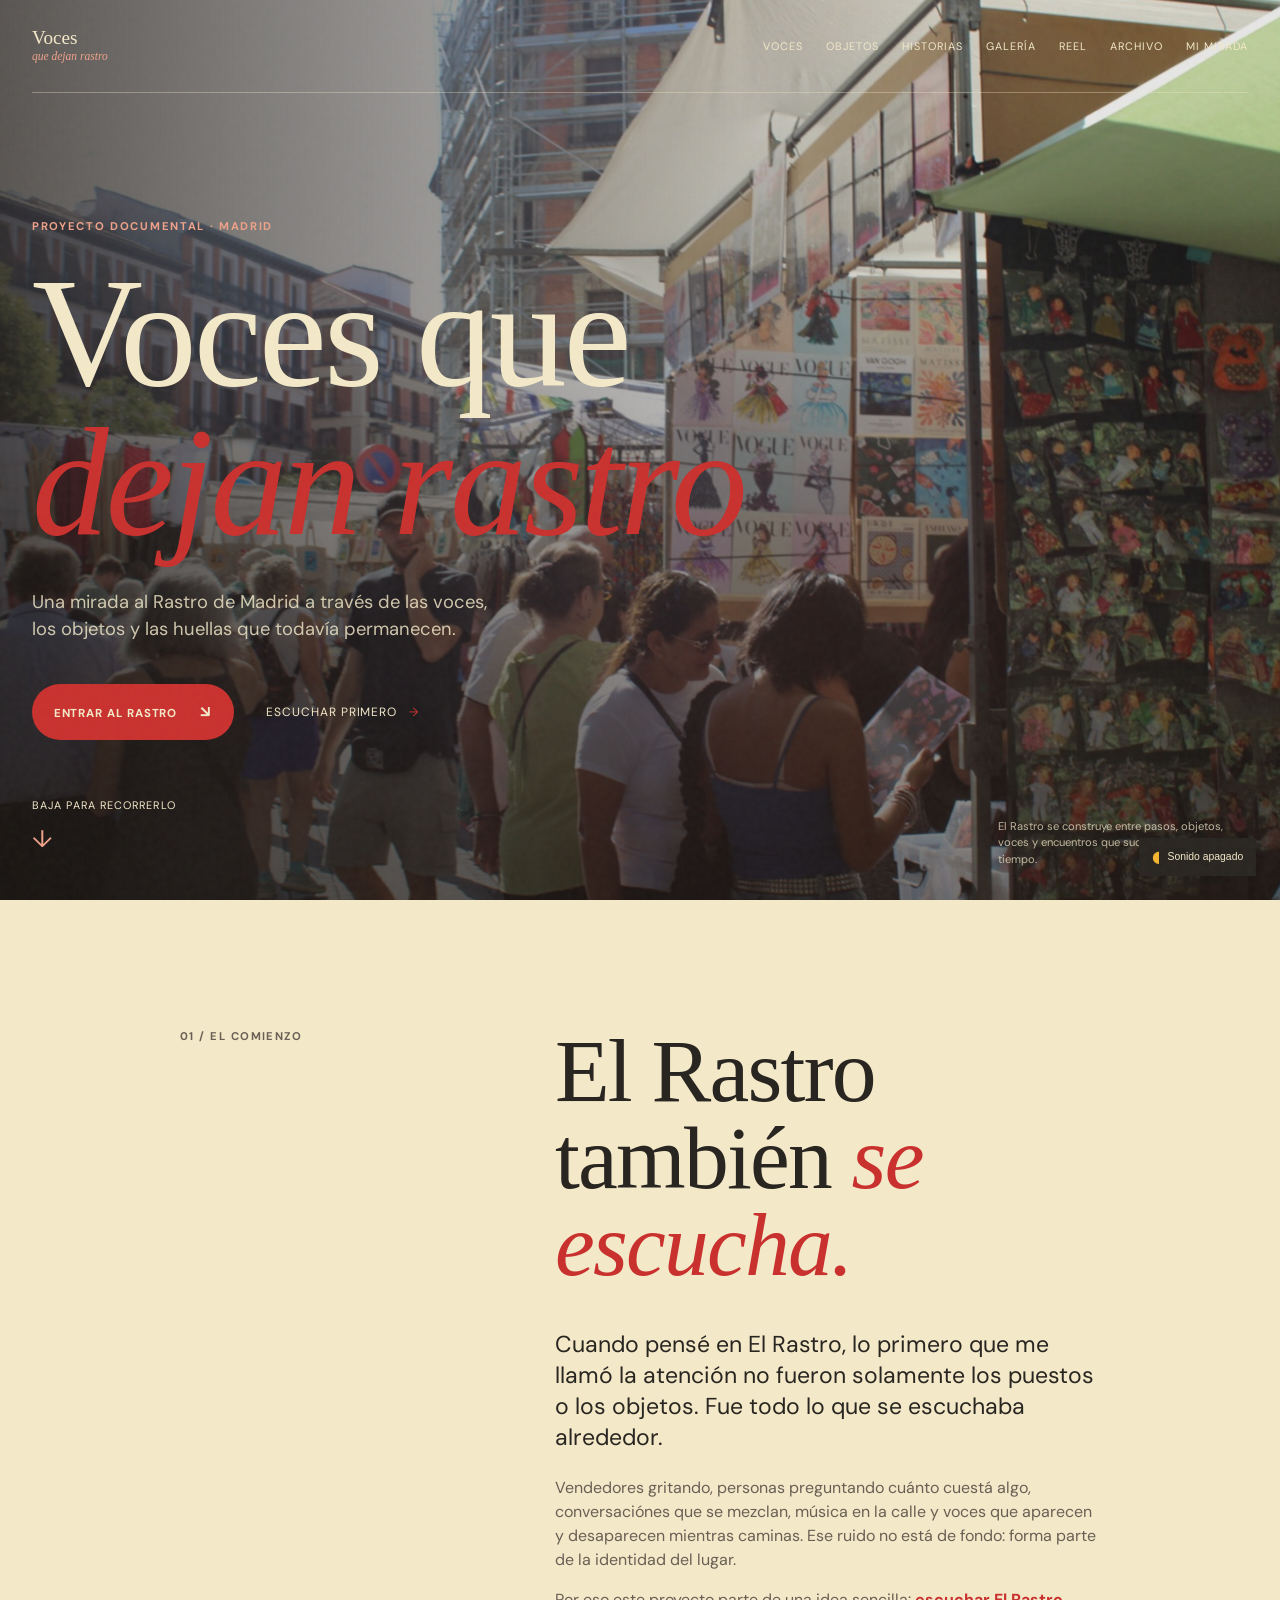
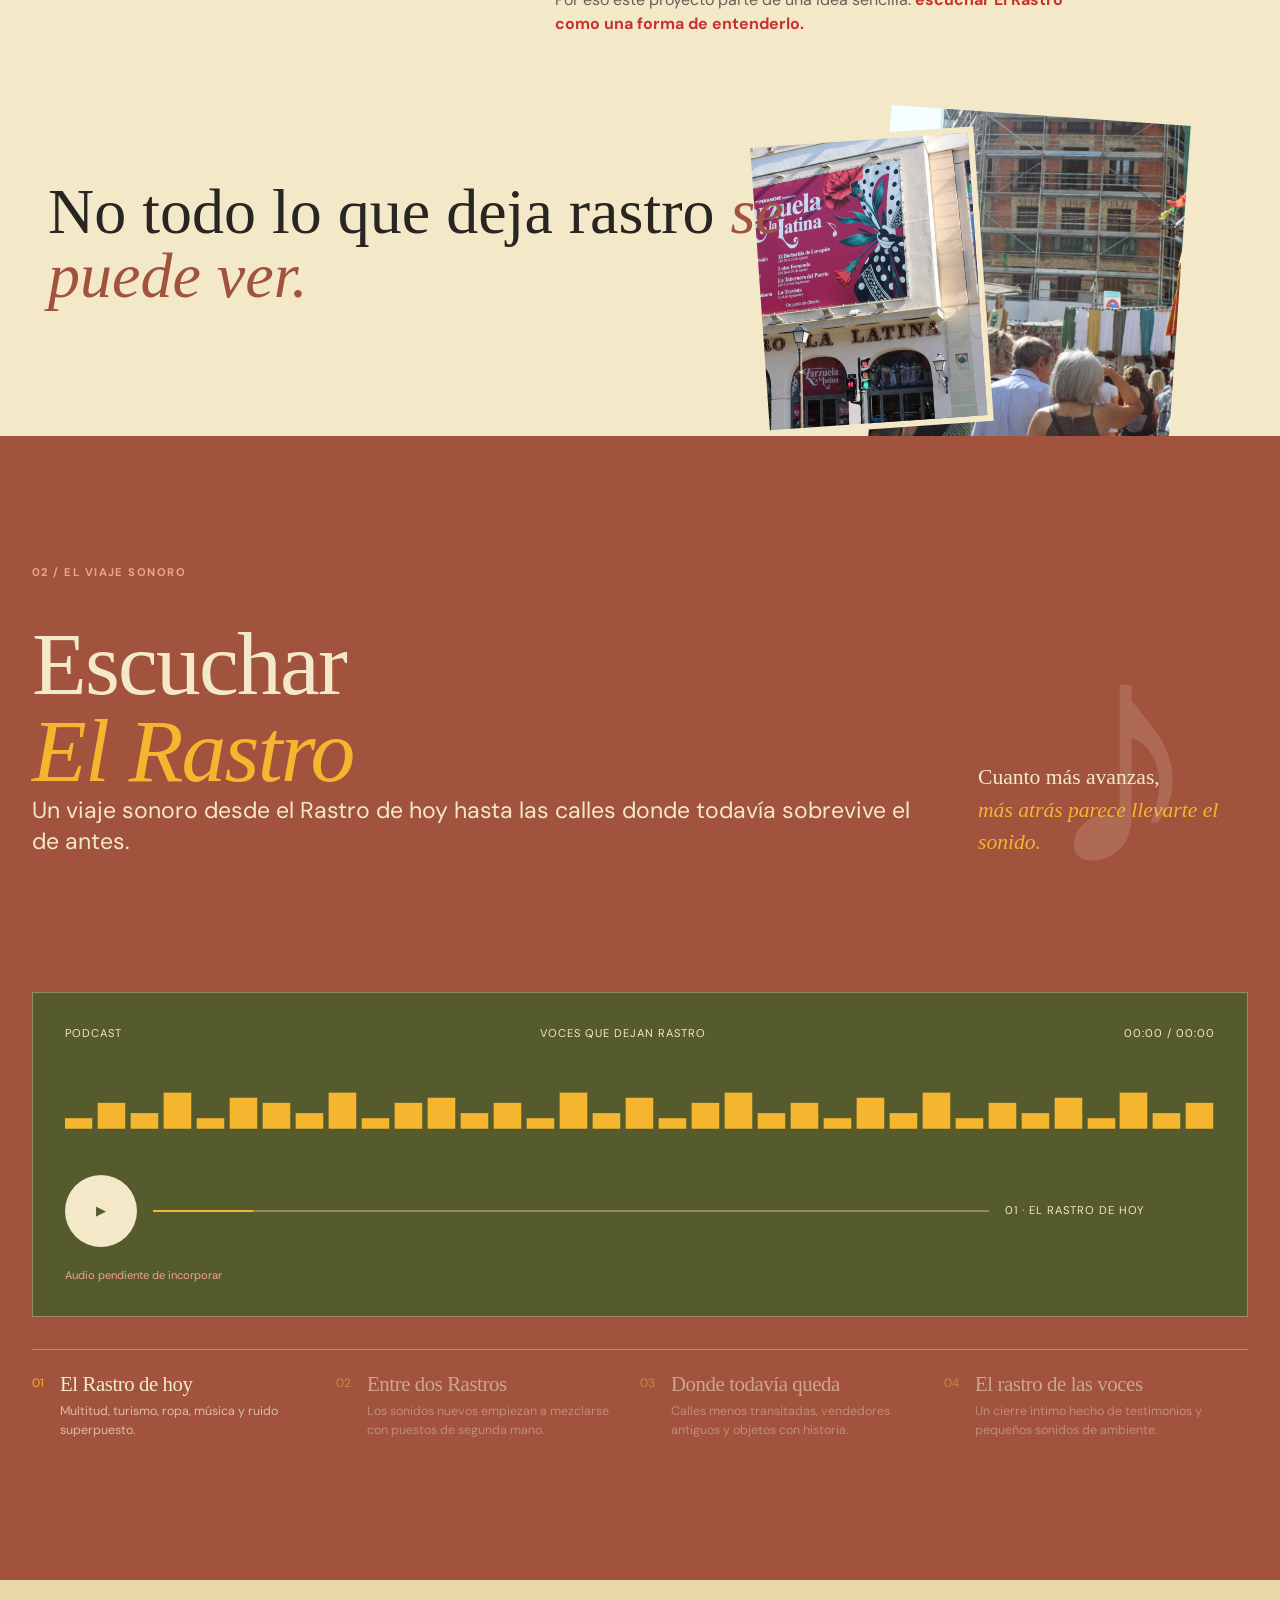
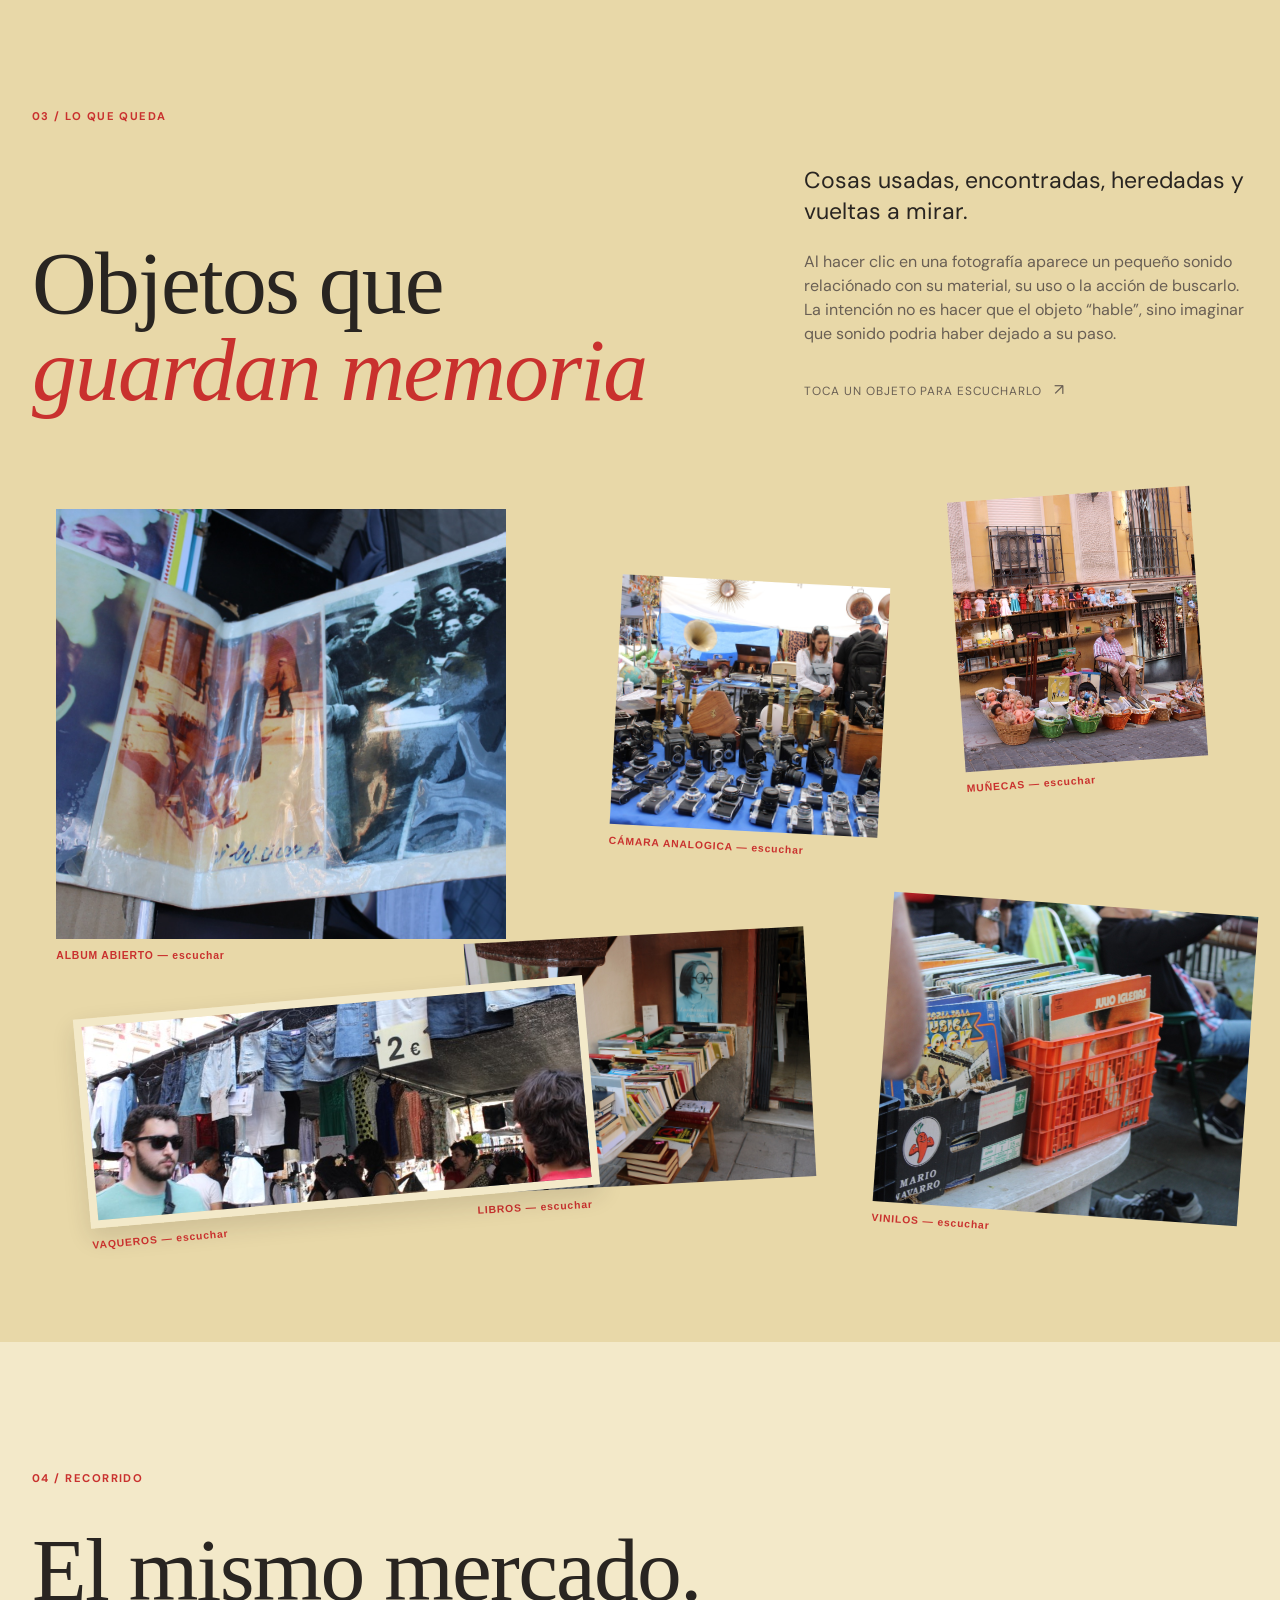
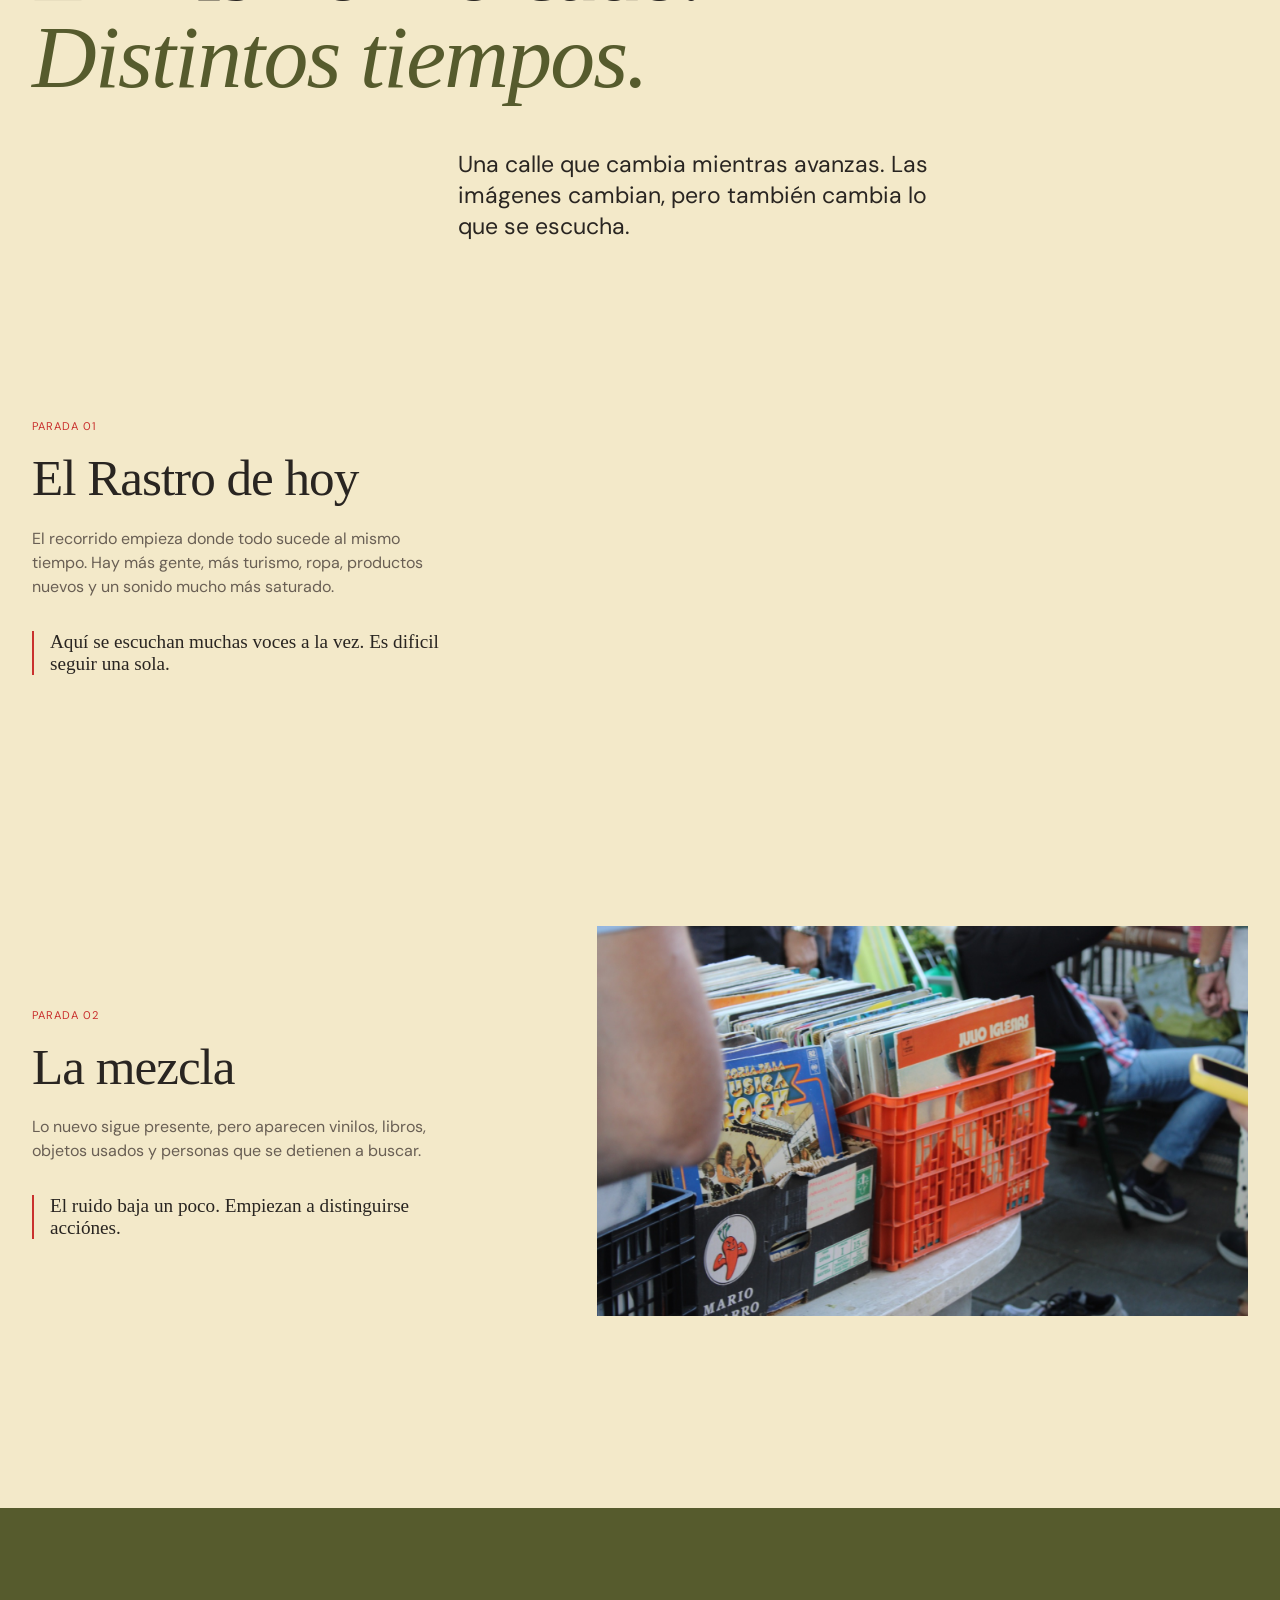
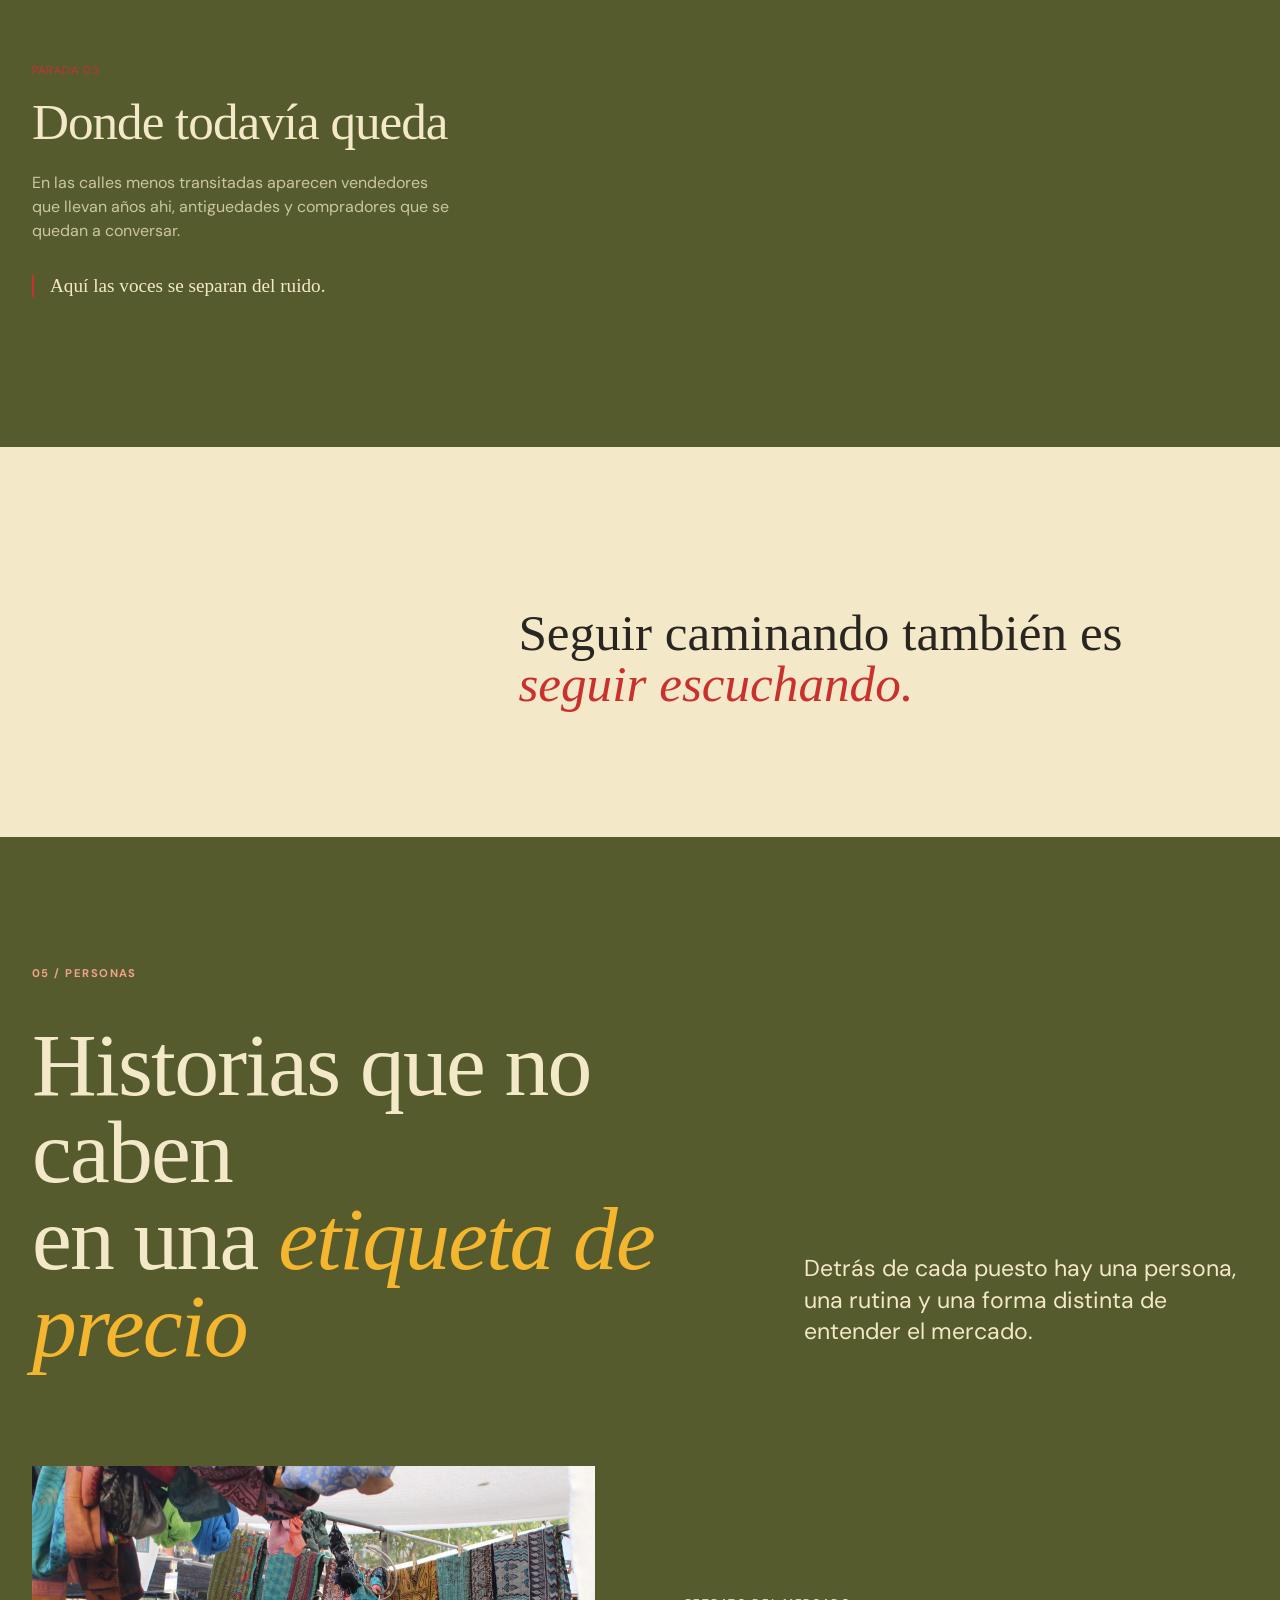
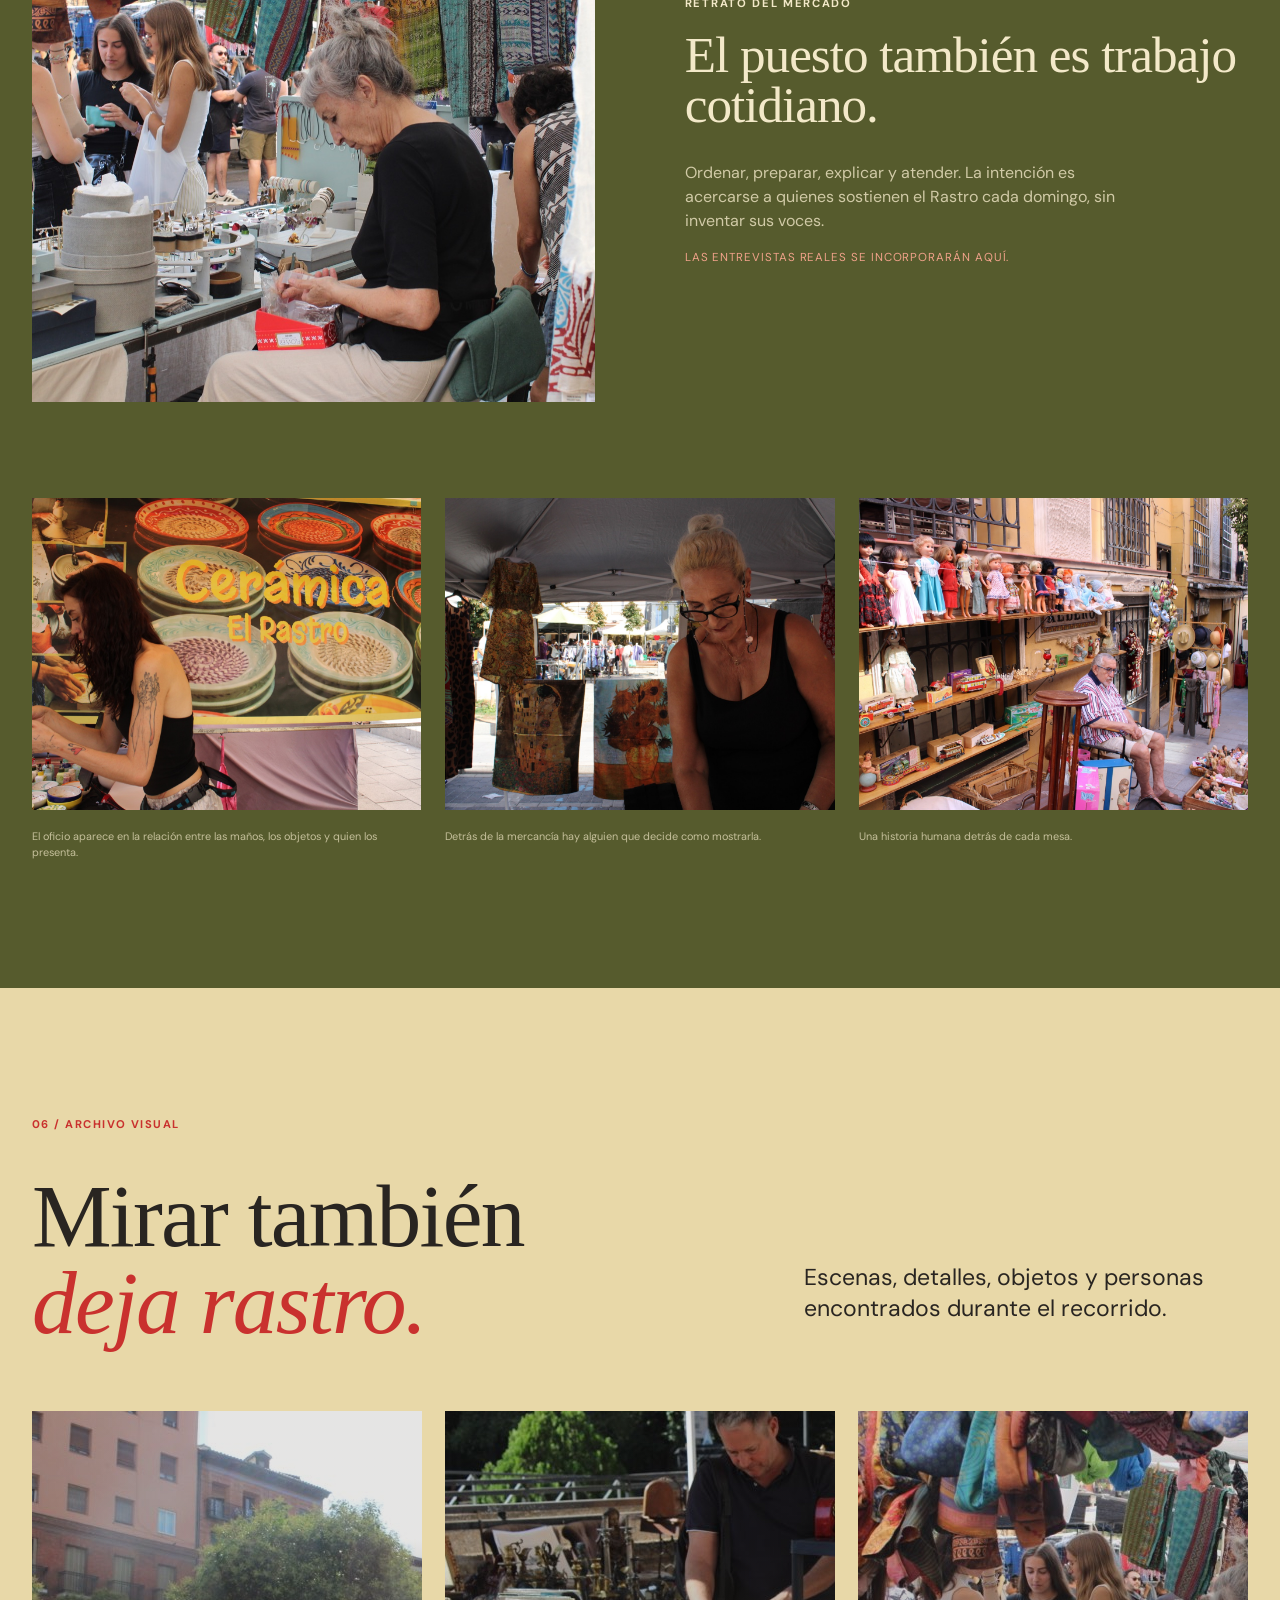
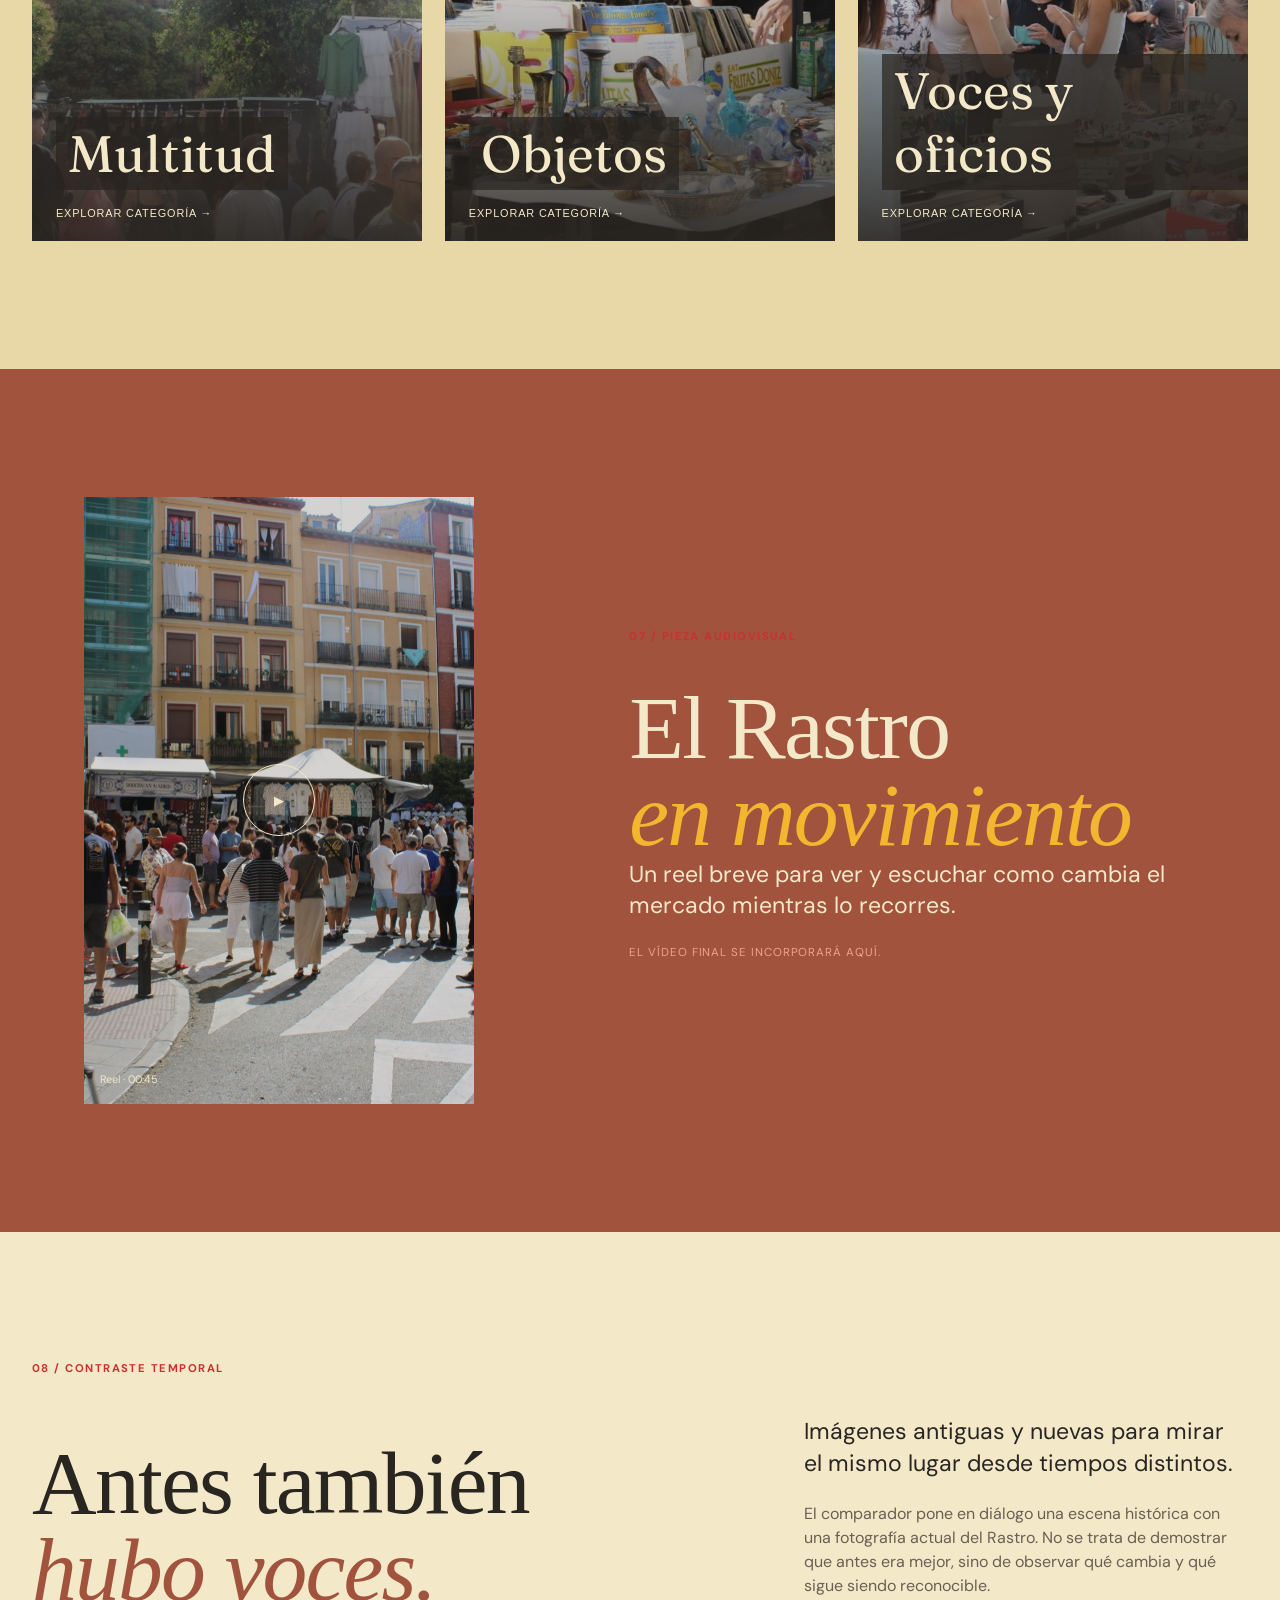
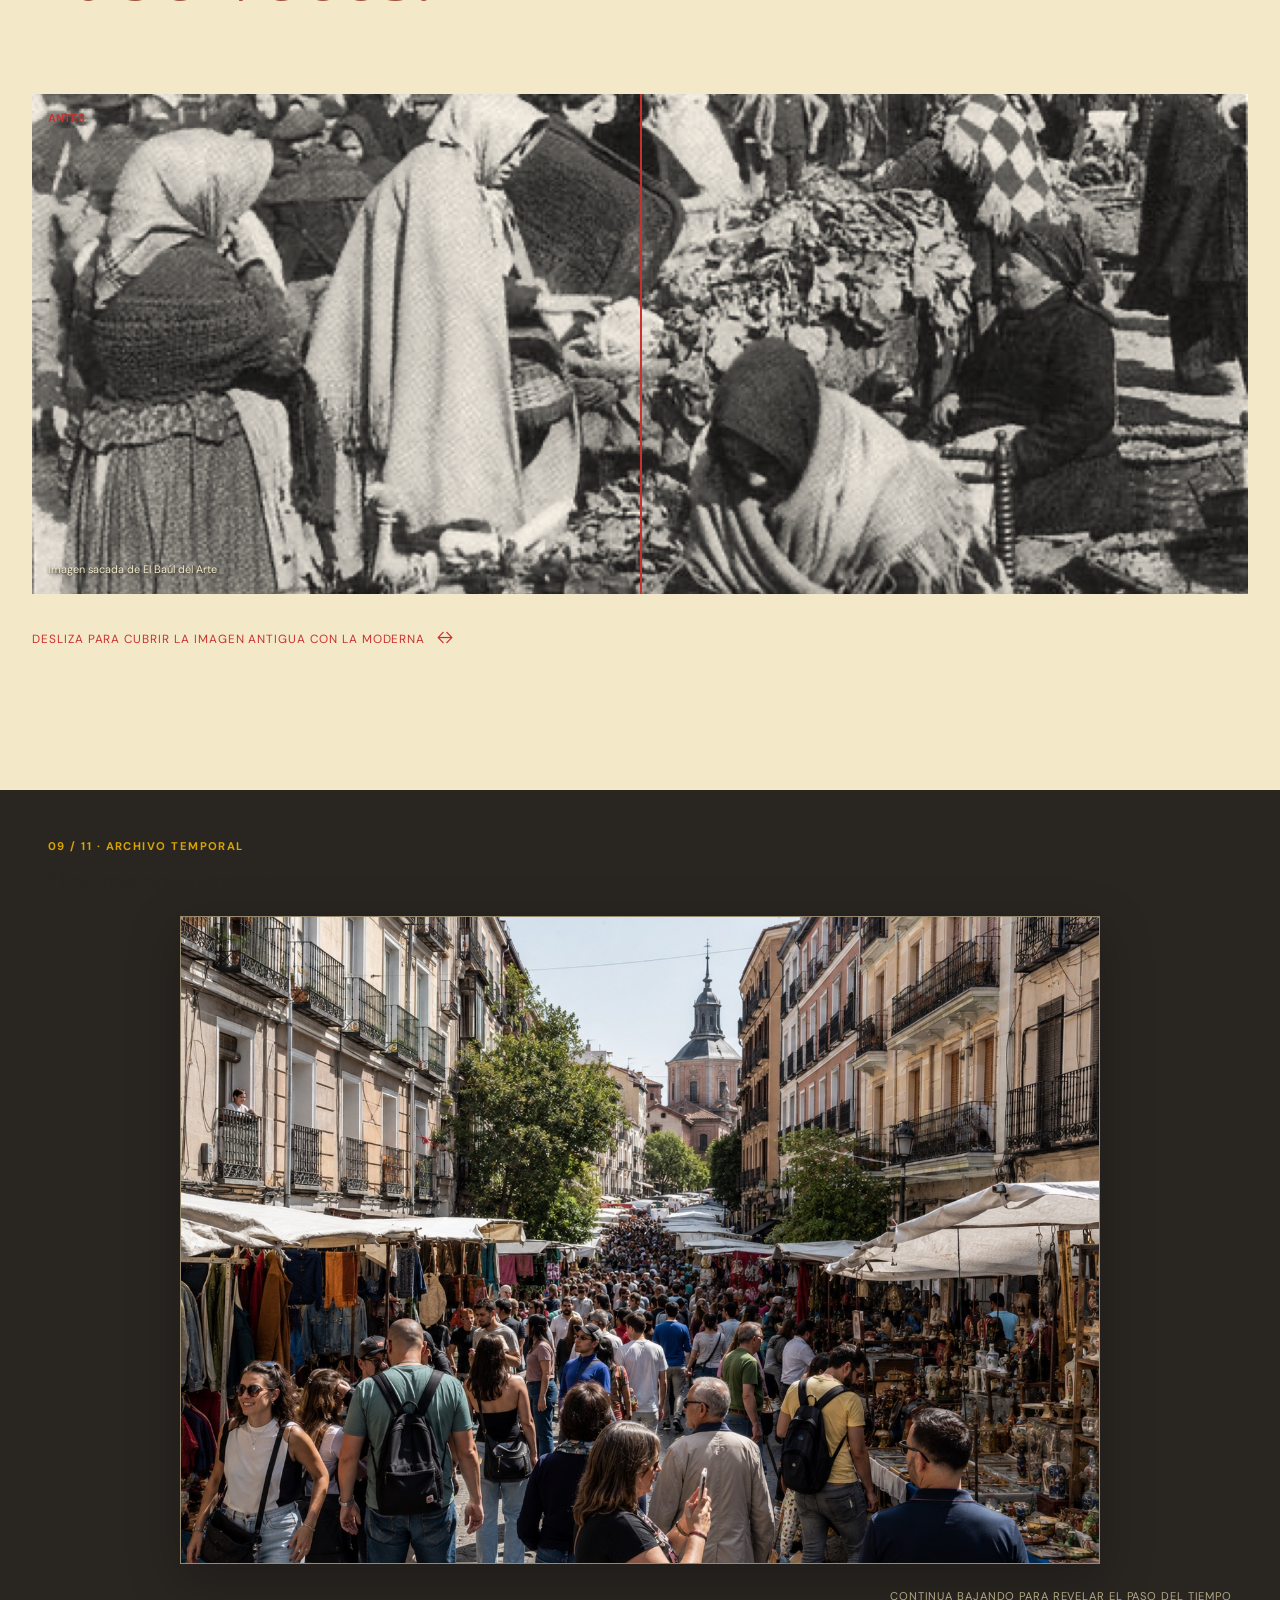
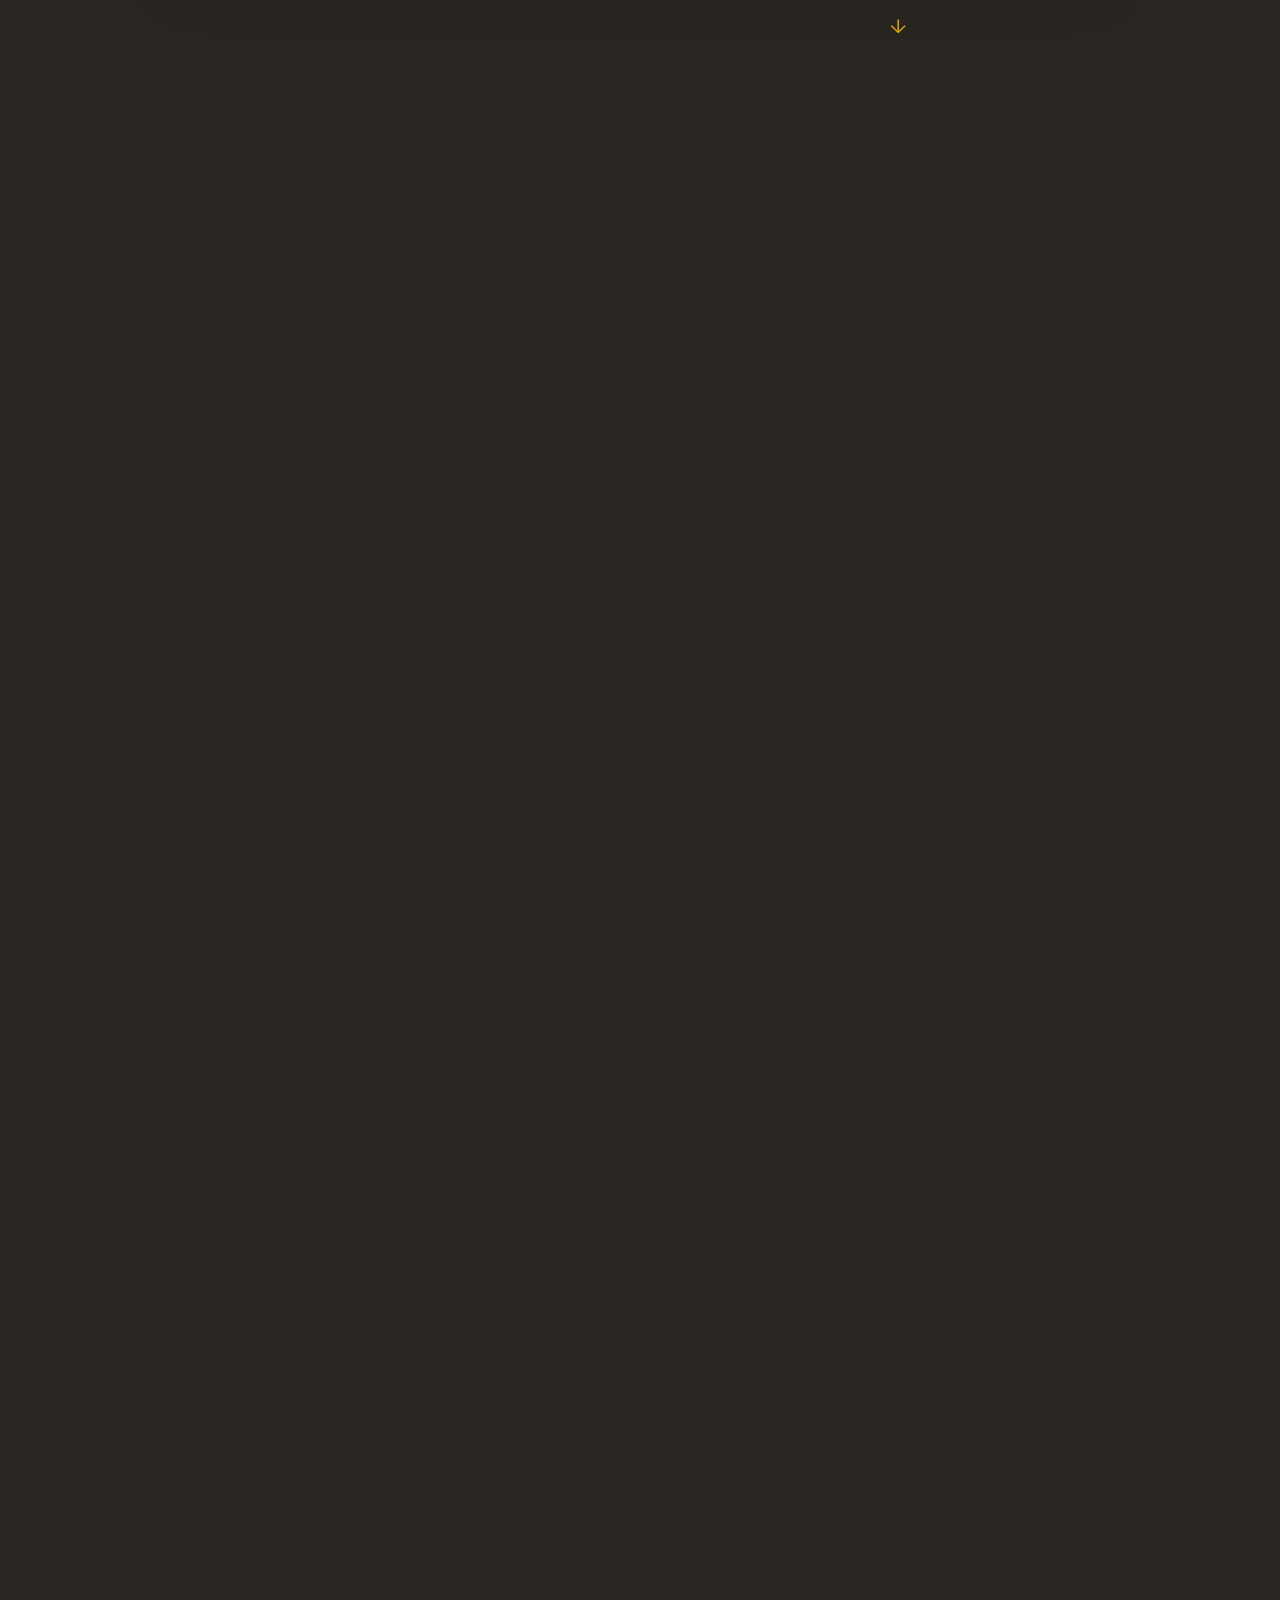
==== commit 3e0a8ce7: "optimization fix" ====
--- a/index.html
+++ b/index.html
@@ -24,7 +24,7 @@
 
   <main>
     <section id="inicio" class="hero" data-reveal>
-      <img class="hero-image" src="assets/fotos/foto_34.jpg" alt="Calle del Rastro llena de personas y puestos">
+      <img class="hero-image" src="assets/imagenes-web/grandes/foto_34.jpg" fetchpriority="high" decoding="async" alt="Calle del Rastro llena de personas y puestos">
       <div class="hero-shade"></div>
       <div class="container hero-content">
         <p class="eyebrow">Proyecto documental · Madrid</p>
@@ -39,8 +39,8 @@
     <section class="intro section" data-reveal>
       <div class="container intro-grid"><p class="section-mark">01 / El comienzo</p><div><h2>El Rastro también <em>se escucha.</em></h2><p class="lead">Cuando pensé en El Rastro, lo primero que me llamó la atención no fueron solamente los puestos o los objetos. Fue todo lo que se escuchaba alrededor.</p><p>Vendedores gritando, personas preguntando cuánto cuesta algo, conversaciones que se mezclan, música en la calle y voces que aparecen y desaparecen mientras caminas. Ese ruido no está de fondo: forma parte de la identidad del lugar.</p><p>Por eso este proyecto parte de una idea sencilla: <strong>escuchar El Rastro como una forma de entenderlo.</strong></p></div></div>
       <div class="container quote">No todo lo que deja rastro <em>se puede ver.</em></div>
-      <figure class="floating-photo photo-intro"><img src="assets/fotos/foto_35.jpg" alt="Personas avanzando entre puestos de ropa"><figcaption>La multitud convierte el mercado en un paisaje sonoro hecho de muchas voces a la vez.</figcaption></figure>
-      <figure class="floating-photo photo-intro-secondary"><img src="assets/fotos/foto_28.jpg" alt="Fachada del Teatro La Latina en el barrio"></figure>
+      <figure class="floating-photo photo-intro"><img src="assets/imagenes-web/grandes/foto_35.jpg" loading="lazy" decoding="async" alt="Personas avanzando entre puestos de ropa"><figcaption>La multitud convierte el mercado en un paisaje sonoro hecho de muchas voces a la vez.</figcaption></figure>
+      <figure class="floating-photo photo-intro-secondary"><img src="assets/imagenes-web/grandes/foto_28.jpg" loading="lazy" decoding="async" alt="Fachada del Teatro La Latina en el barrio"></figure>
     </section>
 
     <section id="voces" class="sound-section section" data-reveal>
@@ -50,19 +50,19 @@
       </div>
     </section>
 
-    <section id="objetos" class="objects section" data-reveal><div class="container"><p class="section-mark">03 / Lo que queda</p><div class="section-intro"><h2>Objetos que<br><em>guardan memoria</em></h2><div><p class="lead">Cosas usadas, encontradas, heredadas y vueltas a mirar.</p><p>Al hacer clic en una fotografia aparece un pequeno sonido relacionado con su material, su uso o la accion de buscarlo. La intencion no es hacer que el objeto “hable”, sino imaginar que sonido podria haber dejado a su paso.</p><p class="interaction-note">Toca un objeto para escucharlo <span>↗</span></p></div></div><div class="object-collage"><button class="object-card object-large" data-object="Album abierto" data-caption="Un album abierto convierte el mercado en un encuentro accidental con recuerdos ajenos."><img src="assets/fotos/foto_12.jpg" alt="Album abierto con fotografias antiguas"><span>ALBUM ABIERTO — escuchar</span></button><button class="object-card object-camera" data-object="Camaras analogicas" data-caption="Camaras de otras decadas: objetos que tambien guardan formas antiguas de mirar."><img src="assets/fotos/foto_80.jpg" alt="Camaras analogicas antiguas"><span>CAMARA ANALOGICA — escuchar</span></button><button class="object-card object-dolls" data-object="Munecas en la calle" data-caption="Munecas usadas que sobreviven a su primera historia y entran en otra."><img src="assets/fotos/foto_108.jpg" alt="Munecas usadas en un puesto"><span>MUNECAS — escuchar</span></button><button class="object-card object-books" data-object="Libros usados" data-caption="Libros que salen a la acera y vuelven a circular entre nuevas manos."><img src="assets/fotos/foto_121.jpg" alt="Libros usados en la acera"><span>LIBROS — escuchar</span></button><button class="object-card object-vinyl" data-object="Vinilos" data-caption="Buscar disco por disco es tambien una forma de escuchar el pasado."><img src="assets/fotos/foto_16.jpg" alt="Cajas de discos de vinilo"><span>VINILOS — escuchar</span></button></div></div></section>
+    <section id="objetos" class="objects section" data-reveal><div class="container"><p class="section-mark">03 / Lo que queda</p><div class="section-intro"><h2>Objetos que<br><em>guardan memoria</em></h2><div><p class="lead">Cosas usadas, encontradas, heredadas y vueltas a mirar.</p><p>Al hacer clic en una fotografia aparece un pequeno sonido relacionado con su material, su uso o la accion de buscarlo. La intencion no es hacer que el objeto “hable”, sino imaginar que sonido podria haber dejado a su paso.</p><p class="interaction-note">Toca un objeto para escucharlo <span>↗</span></p></div></div><div class="object-collage"><button class="object-card object-large" data-object="Album abierto" data-caption="Un album abierto convierte el mercado en un encuentro accidental con recuerdos ajenos."><img src="assets/imagenes-web/grandes/foto_12.jpg" loading="lazy" decoding="async" alt="Album abierto con fotografias antiguas"><span>ALBUM ABIERTO — escuchar</span></button><button class="object-card object-camera" data-object="Camaras analogicas" data-caption="Camaras de otras decadas: objetos que tambien guardan formas antiguas de mirar."><img src="assets/imagenes-web/grandes/foto_80.jpg" loading="lazy" decoding="async" alt="Camaras analogicas antiguas"><span>CAMARA ANALOGICA — escuchar</span></button><button class="object-card object-dolls" data-object="Munecas en la calle" data-caption="Munecas usadas que sobreviven a su primera historia y entran en otra."><img src="assets/imagenes-web/grandes/foto_108.jpg" loading="lazy" decoding="async" alt="Munecas usadas en un puesto"><span>MUNECAS — escuchar</span></button><button class="object-card object-books" data-object="Libros usados" data-caption="Libros que salen a la acera y vuelven a circular entre nuevas manos."><img src="assets/imagenes-web/grandes/foto_121.jpg" loading="lazy" decoding="async" alt="Libros usados en la acera"><span>LIBROS — escuchar</span></button><button class="object-card object-vinyl" data-object="Vinilos" data-caption="Buscar disco por disco es tambien una forma de escuchar el pasado."><img src="assets/imagenes-web/grandes/foto_16.jpg" loading="lazy" decoding="async" alt="Cajas de discos de vinilo"><span>VINILOS — escuchar</span></button></div></div></section>
 
-    <section class="journey section" data-reveal><div class="container"><p class="section-mark">04 / Recorrido</p><h2>El mismo mercado.<br><em>Distintos tiempos.</em></h2><p class="lead journey-lead">Una calle que cambia mientras avanzas. Las imagenes cambian, pero tambien cambia lo que se escucha.</p><div class="stops"><article class="stop stop-now"><div class="stop-copy"><span>Parada 01</span><h3>El Rastro de hoy</h3><p>El recorrido empieza donde todo sucede al mismo tiempo. Hay mas gente, mas turismo, ropa, productos nuevos y un sonido mucho mas saturado.</p><i>Aqui se escuchan muchas voces a la vez. Es dificil seguir una sola.</i></div><img src="assets/fotos/foto_57.jpg" alt="Puesto de vestidos en el Rastro"></article><article class="stop stop-mix"><img src="assets/fotos/foto_16.jpg" alt="Vinilos en cajas"><div class="stop-copy"><span>Parada 02</span><h3>La mezcla</h3><p>Lo nuevo sigue presente, pero aparecen vinilos, libros, objetos usados y personas que se detienen a buscar.</p><i>El ruido baja un poco. Empiezan a distinguirse acciones.</i></div></article><article class="stop stop-old"><div class="stop-copy"><span>Parada 03</span><h3>Donde todavia queda</h3><p>En las calles menos transitadas aparecen vendedores que llevan anos ahi, antiguedades y compradores que se quedan a conversar.</p><i>Aqui las voces se separan del ruido.</i></div><img src="assets/fotos/foto_72.jpg" alt="Anticuario sentado entre sus piezas"></article></div><p class="journey-close">Seguir caminando tambien es <em>seguir escuchando.</em></p></div></section>
+    <section class="journey section" data-reveal><div class="container"><p class="section-mark">04 / Recorrido</p><h2>El mismo mercado.<br><em>Distintos tiempos.</em></h2><p class="lead journey-lead">Una calle que cambia mientras avanzas. Las imagenes cambian, pero tambien cambia lo que se escucha.</p><div class="stops"><article class="stop stop-now"><div class="stop-copy"><span>Parada 01</span><h3>El Rastro de hoy</h3><p>El recorrido empieza donde todo sucede al mismo tiempo. Hay mas gente, mas turismo, ropa, productos nuevos y un sonido mucho mas saturado.</p><i>Aqui se escuchan muchas voces a la vez. Es dificil seguir una sola.</i></div><img src="assets/imagenes-web/grandes/foto_57.jpg" loading="lazy" decoding="async" alt="Puesto de vestidos en el Rastro"></article><article class="stop stop-mix"><img src="assets/imagenes-web/grandes/foto_16.jpg" loading="lazy" decoding="async" alt="Vinilos en cajas"><div class="stop-copy"><span>Parada 02</span><h3>La mezcla</h3><p>Lo nuevo sigue presente, pero aparecen vinilos, libros, objetos usados y personas que se detienen a buscar.</p><i>El ruido baja un poco. Empiezan a distinguirse acciones.</i></div></article><article class="stop stop-old"><div class="stop-copy"><span>Parada 03</span><h3>Donde todavia queda</h3><p>En las calles menos transitadas aparecen vendedores que llevan anos ahi, antiguedades y compradores que se quedan a conversar.</p><i>Aqui las voces se separan del ruido.</i></div><img src="assets/imagenes-web/grandes/foto_72.jpg" loading="lazy" decoding="async" alt="Anticuario sentado entre sus piezas"></article></div><p class="journey-close">Seguir caminando tambien es <em>seguir escuchando.</em></p></div></section>
 
-    <section id="historias" class="stories section" data-reveal><div class="container"><p class="section-mark light">05 / Personas</p><div class="section-intro"><h2>Historias que no caben<br>en una <em>etiqueta de precio</em></h2><p class="lead">Detras de cada puesto hay una persona, una rutina y una forma distinta de entender el mercado.</p></div><div class="story-feature"><img src="assets/fotos/foto_44.jpg" alt="Vendedora trabajando en su puesto"><div><span class="story-label">Retrato del mercado</span><h3>El puesto tambien es trabajo cotidiano.</h3><p>Ordenar, preparar, explicar y atender. La intencion es acercarse a quienes sostienen el Rastro cada domingo, sin inventar sus voces.</p><p class="pending">Las entrevistas reales se incorporaran aqui.</p></div></div><div class="story-strip"><figure><img src="assets/fotos/foto_50.jpg" alt="Vendedora en puesto de ceramica"><figcaption>El oficio aparece en la relacion entre las manos, los objetos y quien los presenta.</figcaption></figure><figure><img src="assets/fotos/foto_78.jpg" alt="Mujer detras de un puesto"><figcaption>Detras de la mercancia hay alguien que decide como mostrarla.</figcaption></figure><figure><img src="assets/fotos/foto_110.jpg" alt="Vendedor entre munecas"><figcaption>Una historia humana detras de cada mesa.</figcaption></figure></div></div></section>
+    <section id="historias" class="stories section" data-reveal><div class="container"><p class="section-mark light">05 / Personas</p><div class="section-intro"><h2>Historias que no caben<br>en una <em>etiqueta de precio</em></h2><p class="lead">Detras de cada puesto hay una persona, una rutina y una forma distinta de entender el mercado.</p></div><div class="story-feature"><img src="assets/imagenes-web/grandes/foto_44.jpg" loading="lazy" decoding="async" alt="Vendedora trabajando en su puesto"><div><span class="story-label">Retrato del mercado</span><h3>El puesto tambien es trabajo cotidiano.</h3><p>Ordenar, preparar, explicar y atender. La intencion es acercarse a quienes sostienen el Rastro cada domingo, sin inventar sus voces.</p><p class="pending">Las entrevistas reales se incorporaran aqui.</p></div></div><div class="story-strip"><figure><img src="assets/imagenes-web/grandes/foto_50.jpg" loading="lazy" decoding="async" alt="Vendedora en puesto de ceramica"><figcaption>El oficio aparece en la relacion entre las manos, los objetos y quien los presenta.</figcaption></figure><figure><img src="assets/imagenes-web/grandes/foto_78.jpg" loading="lazy" decoding="async" alt="Mujer detras de un puesto"><figcaption>Detras de la mercancia hay alguien que decide como mostrarla.</figcaption></figure><figure><img src="assets/imagenes-web/grandes/foto_110.jpg" loading="lazy" decoding="async" alt="Vendedor entre munecas"><figcaption>Una historia humana detras de cada mesa.</figcaption></figure></div></div></section>
 
-    <section id="galeria" class="gallery section" data-reveal><div class="container"><p class="section-mark">06 / Archivo visual</p><div class="section-intro"><h2>Mirar tambien<br><em>deja rastro.</em></h2><p class="lead">Escenas, detalles, objetos y personas encontrados durante el recorrido.</p></div><div class="filter-list" role="group" aria-label="Filtrar galeria"><button class="filter active" data-filter="all">Todo</button><button class="filter" data-filter="multitud">Multitud</button><button class="filter" data-filter="objetos">Objetos</button><button class="filter" data-filter="voces">Voces</button><button class="filter" data-filter="antiguedades">Antiguedades</button><button class="filter" data-filter="oficios">Oficios</button><button class="filter" data-filter="ropa">Ropa</button><button class="filter" data-filter="barrio">Barrio</button></div><div class="gallery-grid"><button class="gallery-item gallery-wide" data-category="multitud" data-title="Una plaza convertida en mercado" data-caption="El mercado transforma temporalmente calles y plazas enteras."><img src="assets/fotos/foto_36.jpg" alt="Plaza llena de puestos y personas"></button><button class="gallery-item gallery-tall" data-category="ropa" data-title="Una pared de vestidos" data-caption="Las prendas forman paredes temporales dentro de la calle."><img src="assets/fotos/foto_57.jpg" alt="Puesto lleno de vestidos"></button><button class="gallery-item" data-category="objetos antiguedades" data-title="Mesa de hallazgos pequenos" data-caption="Cada objeto conserva una presencia propia."><img src="assets/fotos/foto_24.jpg" alt="Mesa repleta de objetos antiguos"></button><button class="gallery-item" data-category="barrio" data-title="Teatro La Latina como marco urbano" data-caption="El mercado pertenece a calles concretas y a un tejido urbano con memoria."><img src="assets/fotos/foto_28.jpg" alt="Fachada del Teatro La Latina"></button><button class="gallery-item gallery-wide" data-category="voces multitud" data-title="El flujo del Rastro" data-caption="Muchas voces coexistiendo al mismo tiempo hasta convertirse en una identidad compartida."><img src="assets/fotos/foto_22.jpg" alt="Multitud bajo sombrillas"></button><button class="gallery-item" data-category="oficios voces" data-title="La vendedora trabajando" data-caption="Cada puesto tiene una manera propia de mostrar y dar valor."><img src="assets/fotos/foto_44.jpg" alt="Vendedora trabajando"></button><button class="gallery-item" data-category="antiguedades" data-title="Antiguedades a ras de calle" data-caption="Objetos viejos y colecciones sostienen una memoria fisica del mercado."><img src="assets/fotos/foto_20.jpg" alt="Puesto de antiguedades"></button><button class="gallery-item gallery-tall" data-category="objetos" data-title="Libros usados" data-caption="Libros que vuelven a circular entre nuevas manos."><img src="assets/fotos/foto_121.jpg" alt="Libros usados en la acera"></button></div></div></section>
+    <section id="galeria" class="gallery section" data-reveal><div class="container"><p class="section-mark">06 / Archivo visual</p><div class="section-intro"><h2>Mirar tambien<br><em>deja rastro.</em></h2><p class="lead">Escenas, detalles, objetos y personas encontrados durante el recorrido.</p></div><div class="filter-list" role="group" aria-label="Filtrar galeria"><button class="filter active" data-filter="all">Todo</button><button class="filter" data-filter="multitud">Multitud</button><button class="filter" data-filter="objetos">Objetos</button><button class="filter" data-filter="voces">Voces</button><button class="filter" data-filter="antiguedades">Antiguedades</button><button class="filter" data-filter="oficios">Oficios</button><button class="filter" data-filter="ropa">Ropa</button><button class="filter" data-filter="barrio">Barrio</button></div><div class="gallery-grid"><button class="gallery-item gallery-wide" data-category="multitud" data-title="Una plaza convertida en mercado" data-caption="El mercado transforma temporalmente calles y plazas enteras."><img src="assets/imagenes-web/grandes/foto_36.jpg" loading="lazy" decoding="async" alt="Plaza llena de puestos y personas"></button><button class="gallery-item gallery-tall" data-category="ropa" data-title="Una pared de vestidos" data-caption="Las prendas forman paredes temporales dentro de la calle."><img src="assets/imagenes-web/grandes/foto_57.jpg" loading="lazy" decoding="async" alt="Puesto lleno de vestidos"></button><button class="gallery-item" data-category="objetos antiguedades" data-title="Mesa de hallazgos pequenos" data-caption="Cada objeto conserva una presencia propia."><img src="assets/imagenes-web/grandes/foto_24.jpg" loading="lazy" decoding="async" alt="Mesa repleta de objetos antiguos"></button><button class="gallery-item" data-category="barrio" data-title="Teatro La Latina como marco urbano" data-caption="El mercado pertenece a calles concretas y a un tejido urbano con memoria."><img src="assets/imagenes-web/grandes/foto_28.jpg" loading="lazy" decoding="async" alt="Fachada del Teatro La Latina"></button><button class="gallery-item gallery-wide" data-category="voces multitud" data-title="El flujo del Rastro" data-caption="Muchas voces coexistiendo al mismo tiempo hasta convertirse en una identidad compartida."><img src="assets/imagenes-web/grandes/foto_22.jpg" loading="lazy" decoding="async" alt="Multitud bajo sombrillas"></button><button class="gallery-item" data-category="oficios voces" data-title="La vendedora trabajando" data-caption="Cada puesto tiene una manera propia de mostrar y dar valor."><img src="assets/imagenes-web/grandes/foto_44.jpg" loading="lazy" decoding="async" alt="Vendedora trabajando"></button><button class="gallery-item" data-category="antiguedades" data-title="Antiguedades a ras de calle" data-caption="Objetos viejos y colecciones sostienen una memoria fisica del mercado."><img src="assets/imagenes-web/grandes/foto_20.jpg" loading="lazy" decoding="async" alt="Puesto de antiguedades"></button><button class="gallery-item gallery-tall" data-category="objetos" data-title="Libros usados" data-caption="Libros que vuelven a circular entre nuevas manos."><img src="assets/imagenes-web/grandes/foto_121.jpg" loading="lazy" decoding="async" alt="Libros usados en la acera"></button></div></div></section>
 
-    <section id="reel" class="reel section" data-reveal><div class="container reel-inner"><div class="reel-frame"><img src="assets/fotos/foto_125.jpg" alt="Multitud atravesando el Rastro"><button type="button" class="reel-play" aria-label="Reproducir reel">▶</button><span>Reel · 00:45</span></div><div class="reel-copy"><p class="section-mark">07 / Pieza audiovisual</p><h2>El Rastro<br><em>en movimiento</em></h2><p class="lead">Un reel breve para ver y escuchar como cambia el mercado mientras lo recorres.</p><p class="pending">El video final se incorporara aqui.</p></div></div></section>
+    <section id="reel" class="reel section" data-reveal><div class="container reel-inner"><div class="reel-frame"><img src="assets/imagenes-web/grandes/foto_125.jpg" loading="lazy" decoding="async" alt="Multitud atravesando el Rastro"><button type="button" class="reel-play" aria-label="Reproducir reel">▶</button><span>Reel · 00:45</span></div><div class="reel-copy"><p class="section-mark">07 / Pieza audiovisual</p><h2>El Rastro<br><em>en movimiento</em></h2><p class="lead">Un reel breve para ver y escuchar como cambia el mercado mientras lo recorres.</p><p class="pending">El video final se incorporara aqui.</p></div></div></section>
 
-    <section id="archivo" class="archive section" data-reveal><div class="container"><p class="section-mark">08 / Contraste temporal</p><div class="section-intro"><h2>Antes también<br><em>hubo voces.</em></h2><div><p class="lead">Imágenes antiguas y nuevas para mirar el mismo lugar desde tiempos distintos.</p><p>El comparador pone en diálogo una escena histórica con una fotografía actual del Rastro. No se trata de demostrar que antes era mejor, sino de observar qué cambia y qué sigue siendo reconocible.</p></div></div><div class="archive-placeholder"><div class="archive-before"><span>Antes</span><img src="assets/fotos/fotoantigua1.jpg" alt="Mercado antiguo con varios puestos y personas comprando"><small>Imagen sacada de El Baúl del Arte</small></div><div class="archive-after"><span>Ahora</span><img src="assets/fotos/foto_127.jpg" alt="Puestos del Rastro y personas recorriendo el mercado"></div><input type="range" min="0" max="100" value="50" aria-label="Desliza para cubrir la foto antigua con la foto moderna"></div><p class="interaction-note">Desliza para cubrir la imagen antigua con la moderna <span>↔</span></p></div></section>
+    <section id="archivo" class="archive section" data-reveal><div class="container"><p class="section-mark">08 / Contraste temporal</p><div class="section-intro"><h2>Antes también<br><em>hubo voces.</em></h2><div><p class="lead">Imágenes antiguas y nuevas para mirar el mismo lugar desde tiempos distintos.</p><p>El comparador pone en diálogo una escena histórica con una fotografía actual del Rastro. No se trata de demostrar que antes era mejor, sino de observar qué cambia y qué sigue siendo reconocible.</p></div></div><div class="archive-placeholder"><div class="archive-before"><span>Antes</span><img src="assets/imagenes-web/grandes/fotoantigua1.jpg" loading="lazy" decoding="async" alt="Mercado antiguo con varios puestos y personas comprando"><small>Imagen sacada de El Baúl del Arte</small></div><div class="archive-after"><span>Ahora</span><img src="assets/imagenes-web/grandes/foto_127.jpg" loading="lazy" decoding="async" alt="Puestos del Rastro y personas recorriendo el mercado"></div><input type="range" min="0" max="100" value="50" aria-label="Desliza para cubrir la foto antigua con la foto moderna"></div><p class="interaction-note">Desliza para cubrir la imagen antigua con la moderna <span>↔</span></p></div></section>
 
-    <section id="mirada" class="look section" data-reveal><div class="container look-inner"><img src="assets/fotos/foto_80.jpg" alt="Camara analogica del recorrido"><div><p class="section-mark">09 / Mi mirada</p><h2>Por que decidi<br><em>escuchar El Rastro</em></h2><p class="lead">Llegue al Rastro pensando en un mercado y termine interesandome mas por todo lo que pasaba alrededor de los objetos.</p><p>Mientras caminaba, empece a fijarme en las voces: como se anuncia algo, como se pregunta un precio o como una conversacion puede hacer que te detengas aunque no estuvieras buscando nada.</p><p>Quise mirar menos al mercado como postal y mas como un lugar vivo.</p><p class="signature">Proyecto y recorrido visual por<br><strong>Mariana Balado Fernandez</strong></p></div></div></section>
+    <section id="mirada" class="look section" data-reveal><div class="container look-inner"><img src="assets/imagenes-web/grandes/foto_80.jpg" loading="lazy" decoding="async" alt="Camara analogica del recorrido"><div><p class="section-mark">09 / Mi mirada</p><h2>Por que decidi<br><em>escuchar El Rastro</em></h2><p class="lead">Llegue al Rastro pensando en un mercado y termine interesandome mas por todo lo que pasaba alrededor de los objetos.</p><p>Mientras caminaba, empece a fijarme en las voces: como se anuncia algo, como se pregunta un precio o como una conversacion puede hacer que te detengas aunque no estuvieras buscando nada.</p><p>Quise mirar menos al mercado como postal y mas como un lugar vivo.</p><p class="signature">Proyecto y recorrido visual por<br><strong>Mariana Balado Fernandez</strong></p></div></div></section>
 
     <section class="closing section" data-reveal><div class="container closing-inner"><p class="section-mark light">10 / Cierre</p><h2>Que queda<br>despues de pasar?</h2><p class="lead">El Rastro cambia cada domingo y, al mismo tiempo, nunca empieza de cero. Quedan objetos, historias, sonidos, costumbres y personas.</p><div class="closing-phrase">Las voces pasan.<br><em>El rastro queda.</em></div><div class="closing-actions"><a class="button" href="#inicio">Volver al inicio ↑</a><a class="text-link" href="#galeria">Ver galeria →</a></div></div></section>
   </main>
